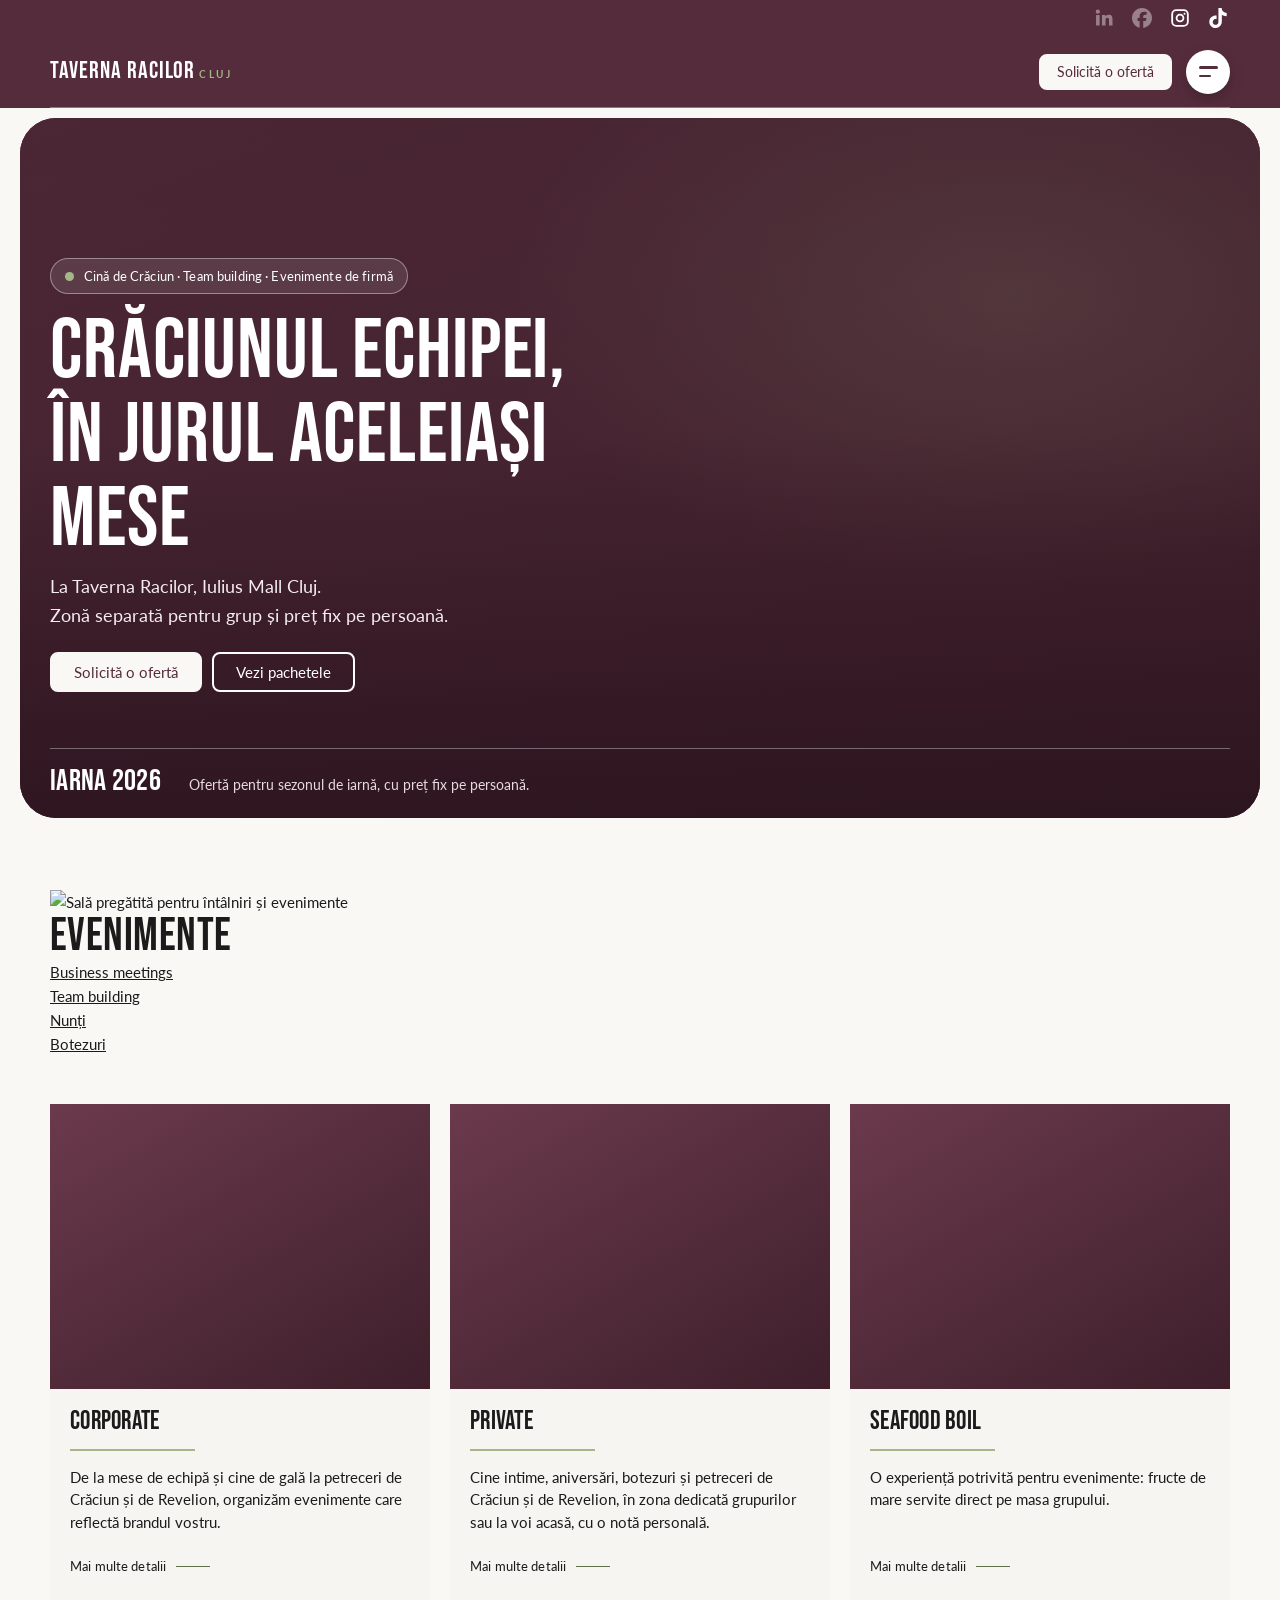
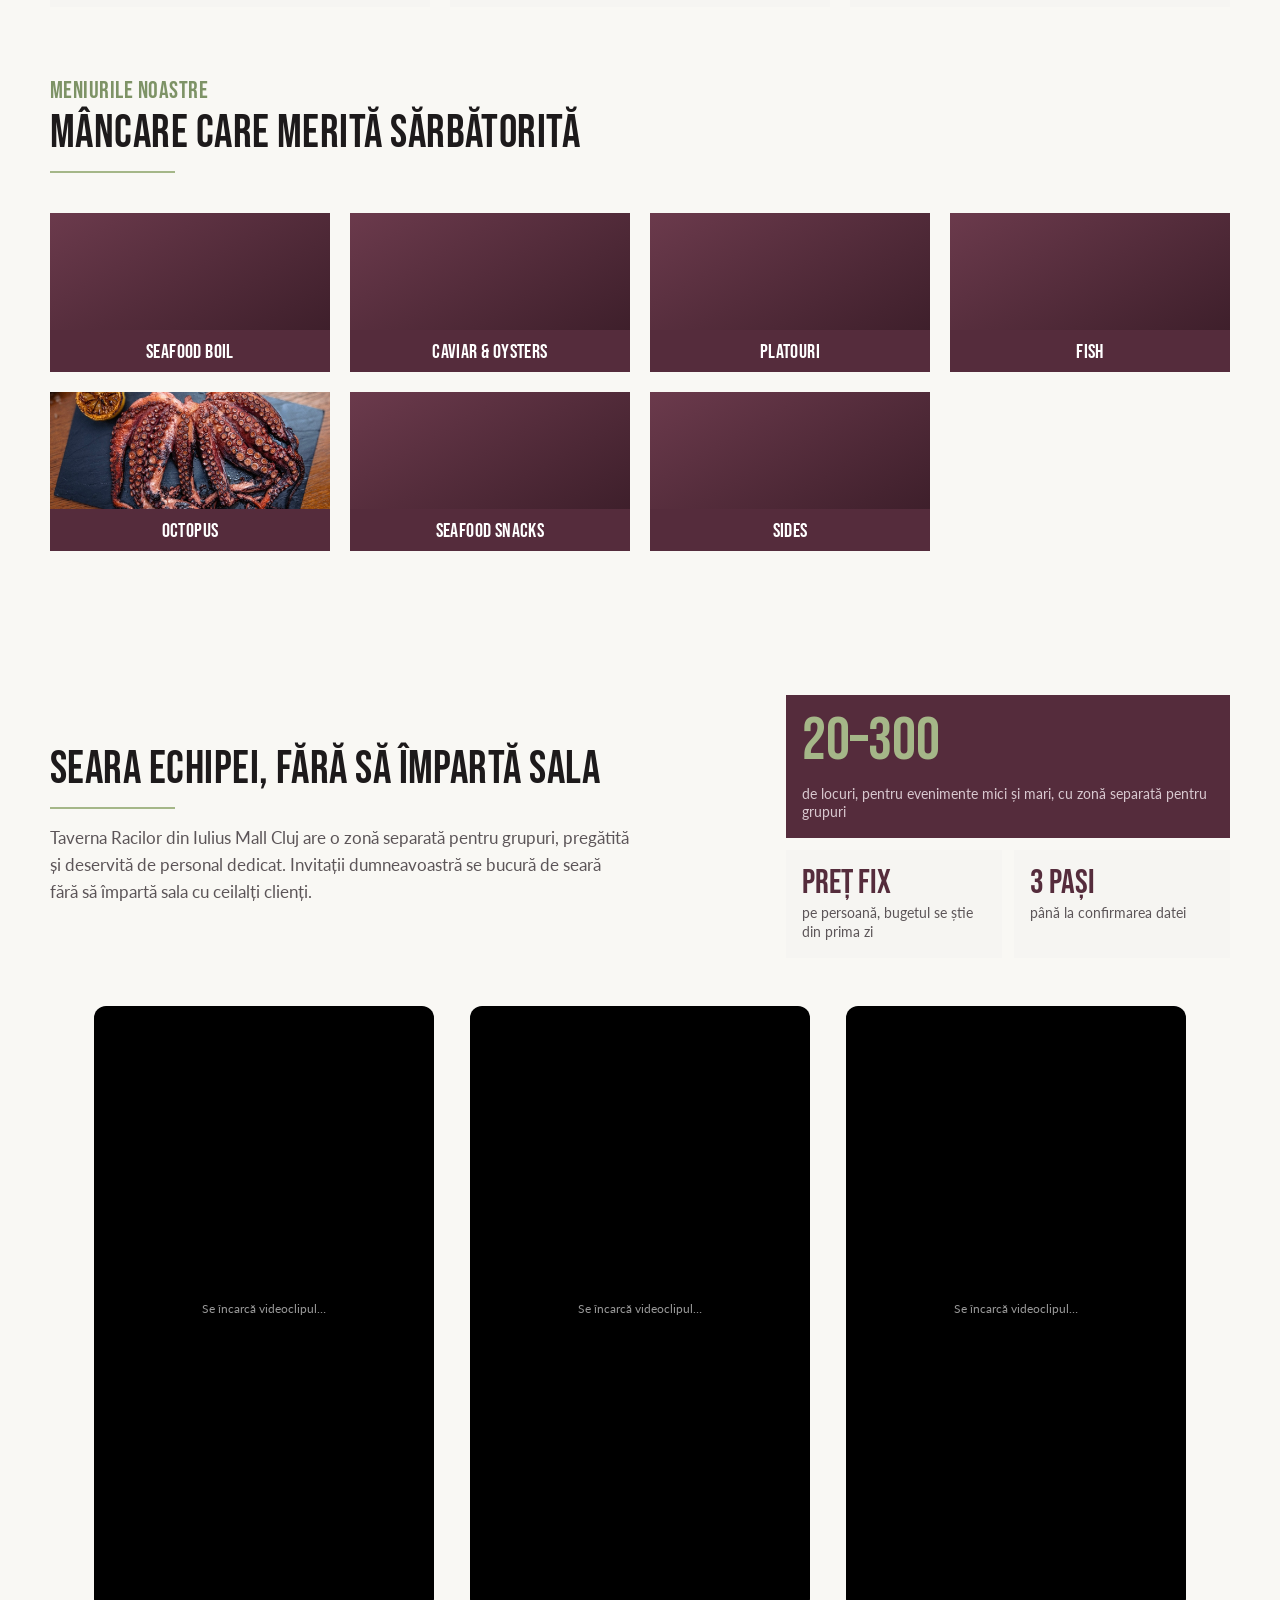
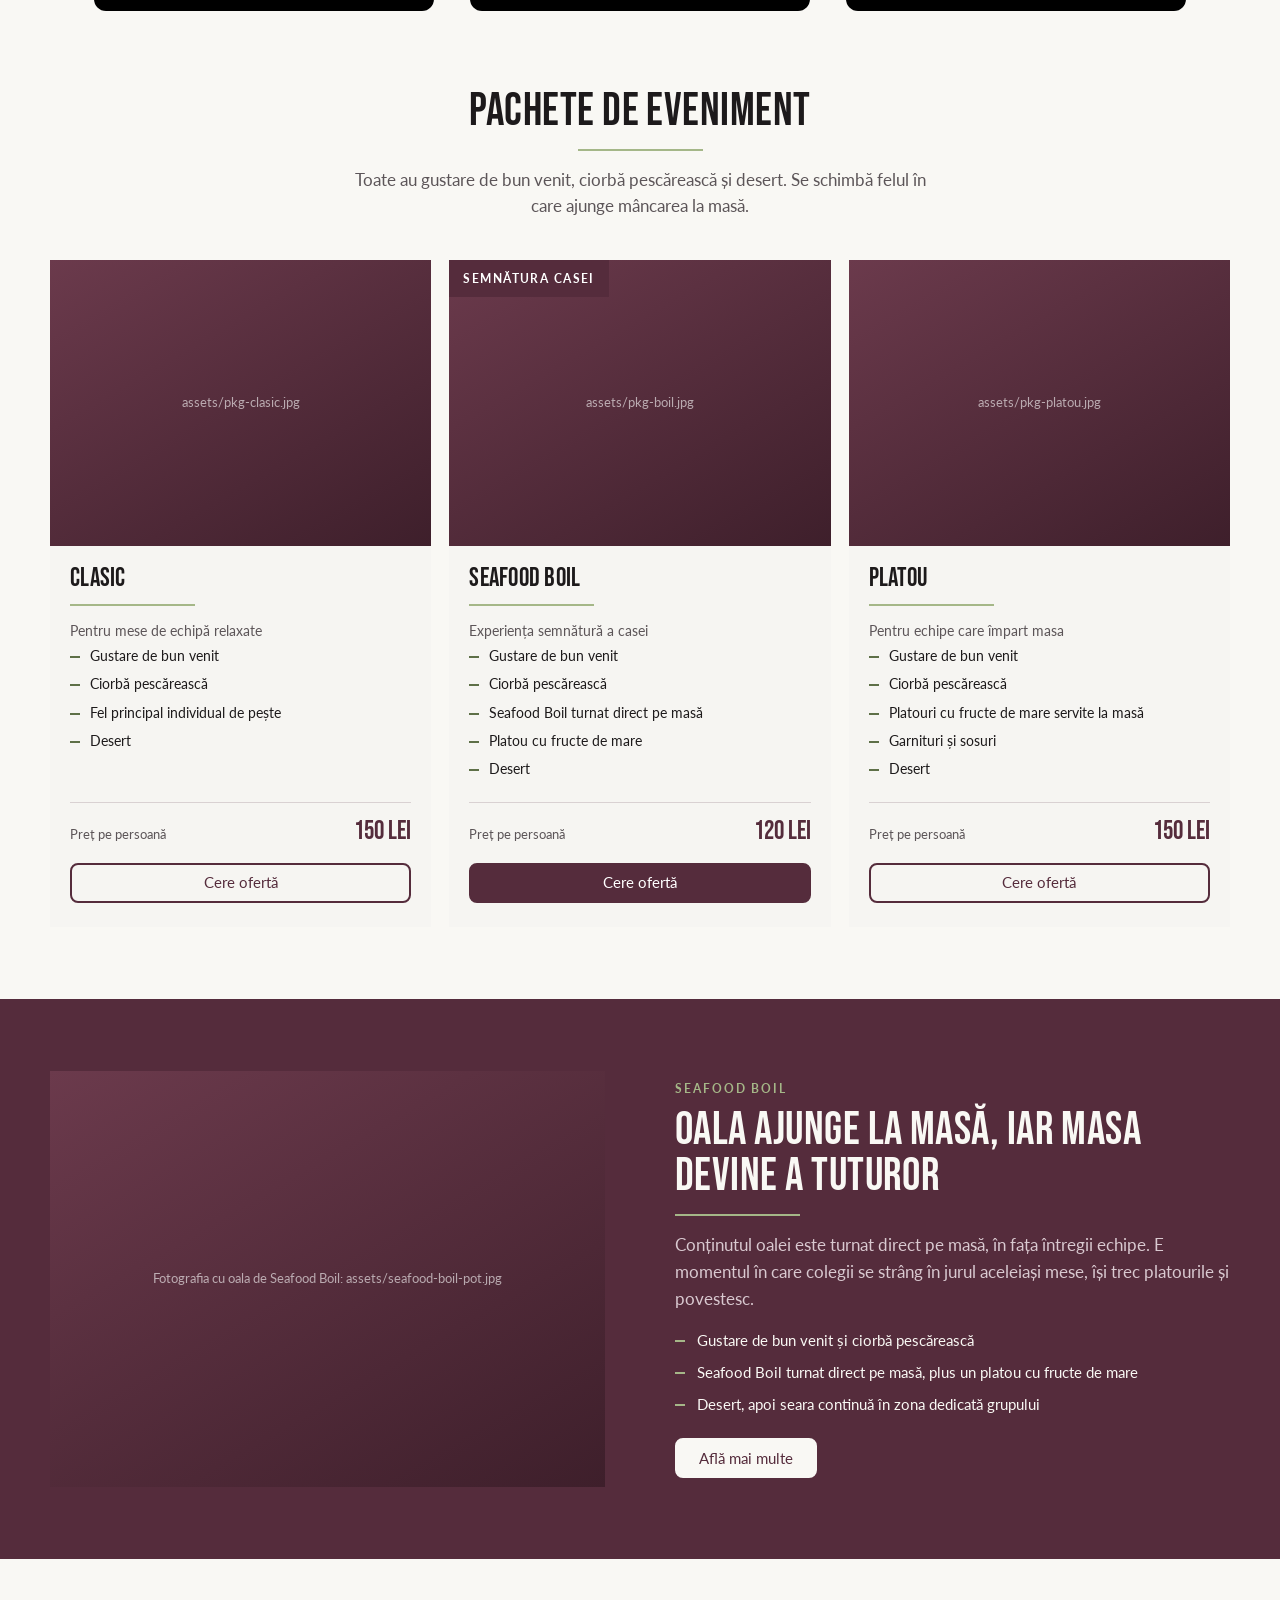
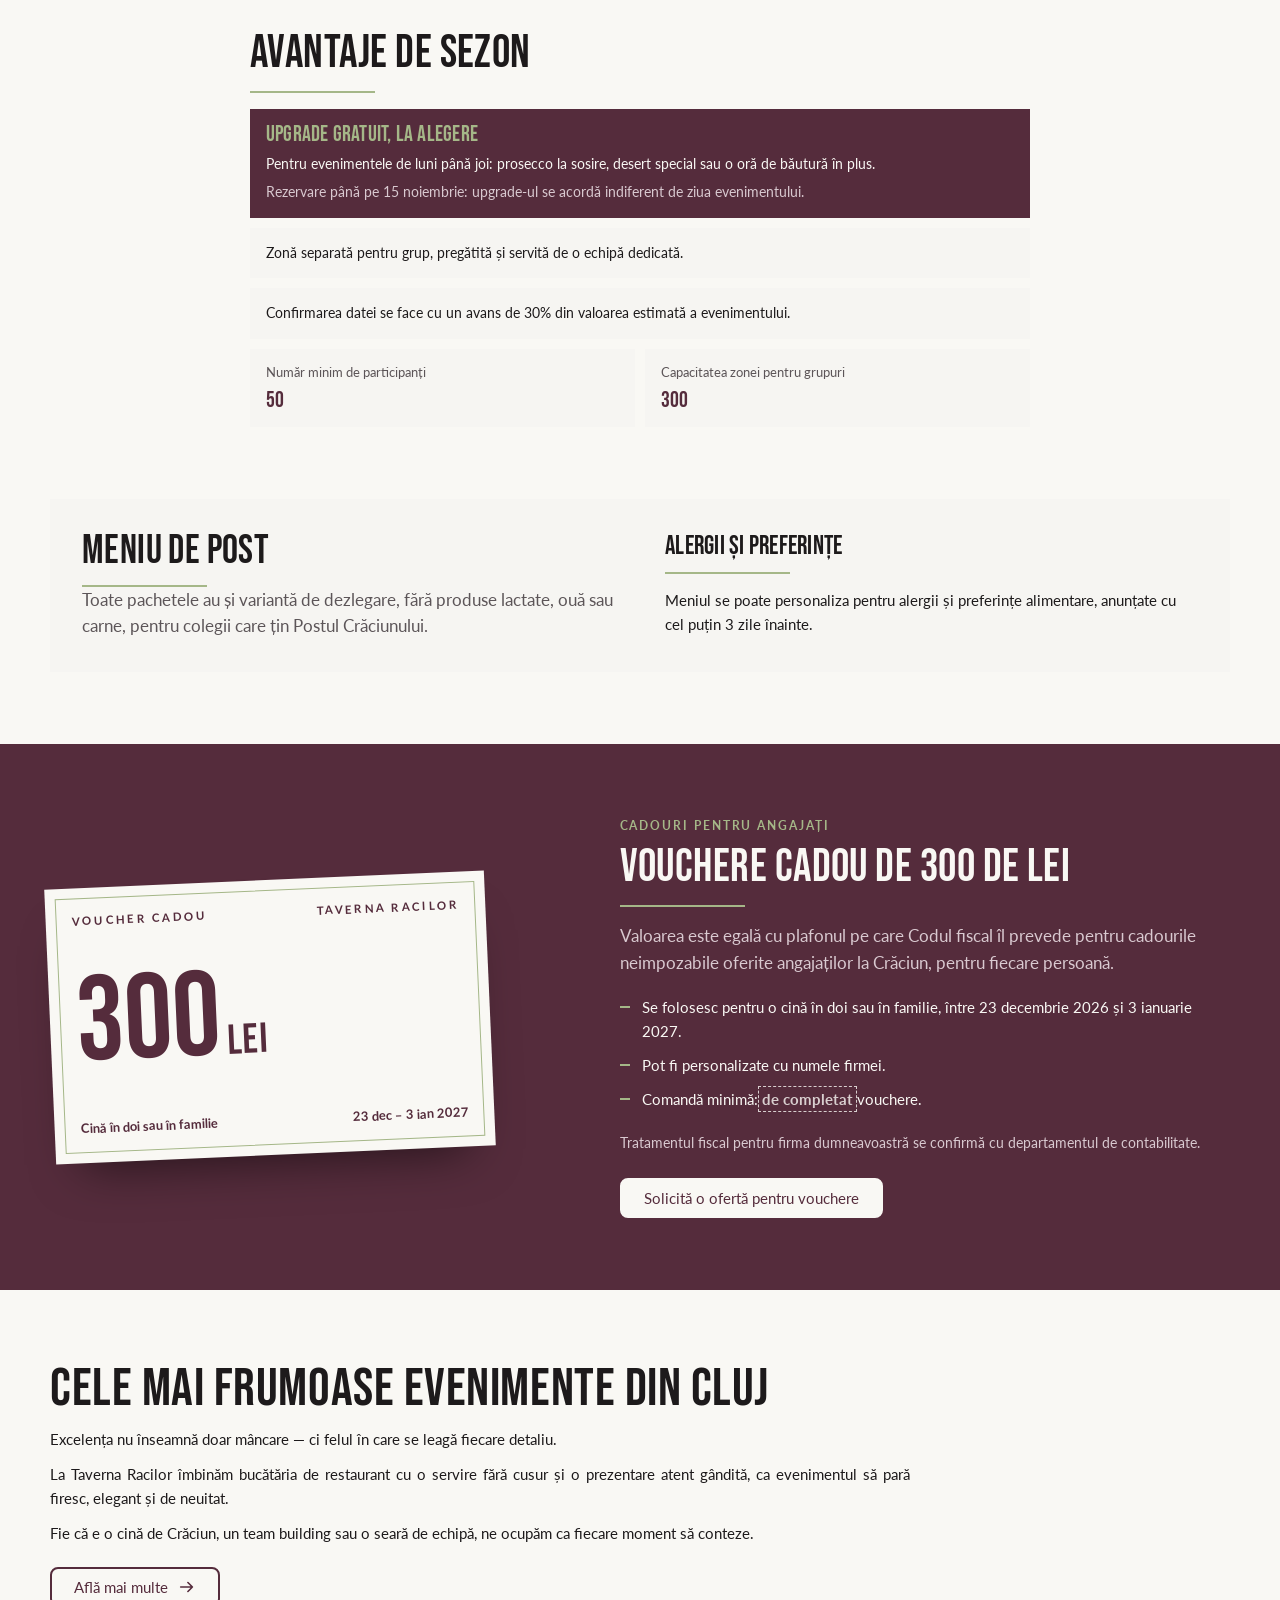
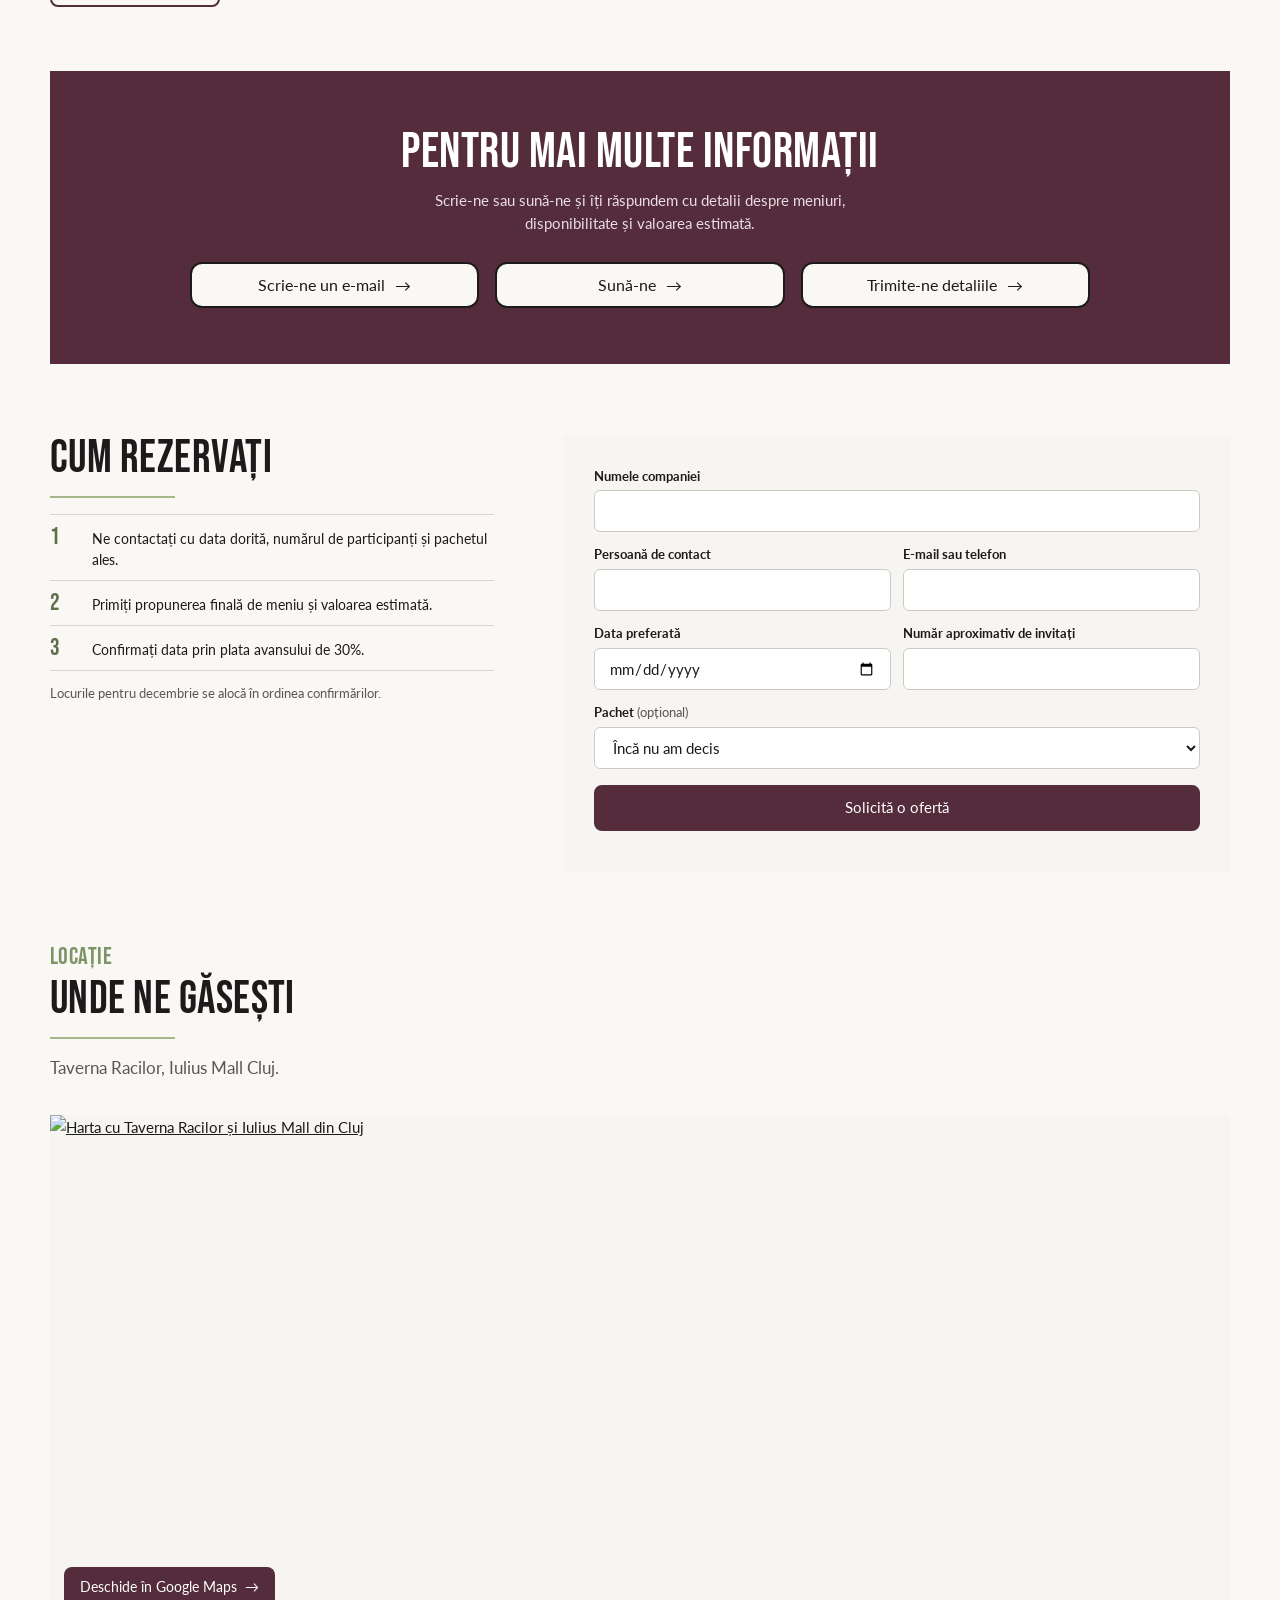
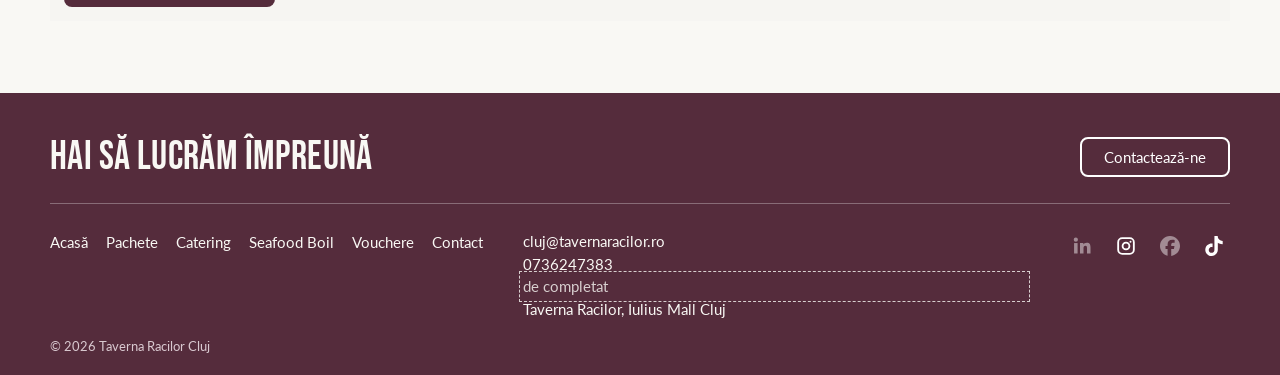
==== index.html @ ae61b293 "Adaugă categorii și Seafood Boil în evenimente" ====
<!doctype html>
<html lang="ro">
<head>
<meta charset="utf-8">
<meta name="viewport" content="width=device-width, initial-scale=1">
<title>Taverna Racilor Cluj · Evenimente de firmă și cină de Crăciun</title>
<meta name="description" content="Cină de Crăciun, mese de echipă și evenimente de firmă la Taverna Racilor, Iulius Mall Cluj. Trei pachete cu preț fix pe persoană, zonă separată pentru grup și vouchere cadou pentru angajați.">
<meta name="theme-color" content="#552C3C">
<meta property="og:title" content="Taverna Racilor Cluj · Evenimente de firmă">
<meta property="og:description" content="Cină de Crăciun și mese de echipă cu Seafood Boil turnat direct pe masă. Zonă separată pentru grup, preț fix pe persoană.">
<meta property="og:type" content="website">
<meta property="og:locale" content="ro_RO">
<link rel="icon" href="data:image/svg+xml,%3Csvg xmlns='http://www.w3.org/2000/svg' viewBox='0 0 32 32'%3E%3Crect width='32' height='32' rx='6' fill='%23552C3C'/%3E%3Cpath d='M9 22c0-7 4-12 11-12M23 22c0-5-3-8-7-8' fill='none' stroke='%23A5B788' stroke-width='2.6' stroke-linecap='round'/%3E%3C/svg%3E">
<link rel="preconnect" href="https://fonts.googleapis.com">
<link rel="preconnect" href="https://fonts.gstatic.com" crossorigin>
<link href="https://fonts.googleapis.com/css2?family=Bebas+Neue&family=Lato:wght@400;700&display=swap" rel="stylesheet">

<link rel="stylesheet" href="assets/style.css">
</head>

<body>
<a class="skip" href="#form">Sari la formularul de ofertă</a>

<svg width="0" height="0" style="position:absolute" aria-hidden="true" focusable="false">
  <defs>
    <symbol id="brushA" viewBox="0 0 1440 100" preserveAspectRatio="none"><path d="M0,100 L0.0,74.9 L4.4,73.9 L8.7,72.7 L14.8,72.6 L16.7,68.6 L19.5,72.6 L19.5,76.0 L24.1,75.2 L32.9,74.2 L41.8,72.7 L43.4,61.1 L45.9,72.7 L45.9,72.9 L50.5,75.4 L55.4,74.5 L61.3,71.9 L65.6,74.1 L71.7,73.3 L78.0,73.7 L85.5,72.1 L92.1,72.1 L97.5,69.1 L103.6,68.6 L110.1,68.0 L112.5,58.3 L116.1,68.0 L116.1,68.9 L124.5,68.4 L131.5,66.6 L139.7,65.7 L147.0,63.8 L149.2,53.7 L152.6,63.8 L152.6,66.1 L160.7,62.7 L168.0,61.2 L169.5,53.6 L171.7,61.2 L171.7,60.4 L176.0,59.9 L181.2,62.3 L185.6,60.6 L194.1,61.0 L199.5,58.5 L207.9,56.9 L212.8,56.9 L219.2,56.6 L223.2,56.7 L230.0,57.7 L236.6,57.3 L240.9,57.5 L249.3,55.7 L255.2,54.2 L256.5,44.8 L258.5,54.2 L258.5,54.3 L263.5,55.3 L267.8,54.0 L269.2,49.4 L271.2,54.0 L271.2,55.4 L275.3,56.4 L280.1,55.4 L285.9,57.5 L294.9,56.2 L299.3,54.3 L300.9,47.9 L303.4,54.3 L303.4,57.9 L308.2,54.5 L310.2,42.0 L313.3,54.5 L313.3,55.5 L320.0,54.9 L322.8,46.6 L326.9,54.9 L326.9,58.9 L334.4,57.2 L339.2,58.1 L347.1,57.1 L355.2,60.0 L363.2,59.8 L368.3,58.4 L372.5,57.0 L374.1,51.2 L376.5,57.0 L376.5,60.0 L385.3,61.1 L394.2,59.0 L399.3,58.3 L404.4,61.1 L412.6,60.1 L420.6,57.5 L423.2,47.9 L427.2,57.5 L427.2,60.3 L435.0,57.6 L442.9,59.8 L451.8,57.8 L460.5,56.3 L465.1,59.0 L473.2,58.1 L482.1,55.5 L488.8,53.7 L497.7,55.0 L506.3,55.6 L514.5,52.5 L519.9,53.3 L525.2,51.1 L533.8,51.7 L540.7,51.0 L549.3,50.9 L555.9,48.7 L557.4,41.3 L559.6,48.7 L559.6,48.1 L567.6,49.6 L575.2,48.7 L581.8,50.3 L586.4,48.0 L591.8,48.9 L598.6,50.5 L604.8,48.9 L611.3,48.7 L618.0,50.8 L625.5,51.0 L630.8,51.3 L639.0,48.4 L645.2,47.9 L646.5,42.5 L648.5,47.9 L648.5,51.2 L656.4,49.7 L664.0,50.3 L672.4,51.4 L681.2,53.4 L690.1,53.1 L696.3,54.5 L701.3,56.6 L705.4,56.0 L709.5,57.2 L716.0,54.7 L718.5,41.9 L722.2,54.7 L722.2,60.1 L726.7,57.0 L734.6,58.3 L740.7,61.7 L746.0,62.7 L752.8,60.2 L757.1,62.0 L761.5,63.3 L769.5,60.7 L770.8,49.2 L772.8,60.7 L772.8,65.3 L779.0,64.6 L787.7,63.5 L794.3,63.9 L799.1,63.5 L800.8,58.4 L803.4,63.5 L803.4,65.2 L811.2,66.4 L816.1,64.6 L821.3,64.5 L823.4,54.2 L826.5,64.5 L826.5,65.6 L832.9,65.4 L841.0,67.0 L849.1,67.0 L856.6,66.3 L864.7,67.4 L870.8,64.9 L875.4,64.7 L877.0,54.3 L879.4,64.7 L879.4,65.1 L883.9,67.8 L891.2,65.0 L896.7,64.5 L902.9,67.5 L911.8,64.2 L920.6,64.4 L924.6,64.7 L931.1,64.6 L935.1,62.8 L941.1,62.4 L942.8,59.2 L945.4,62.4 L945.4,63.1 L952.3,65.0 L959.6,65.4 L965.5,65.7 L970.3,64.4 L974.5,65.3 L981.6,65.1 L986.3,63.9 L994.5,65.3 L1001.4,65.0 L1008.9,62.6 L1013.6,63.1 L1021.7,65.6 L1028.9,65.5 L1032.9,66.8 L1039.4,66.8 L1043.7,65.5 L1048.1,67.8 L1053.1,69.2 L1059.6,67.7 L1067.0,68.9 L1074.2,66.4 L1075.8,62.0 L1078.2,66.4 L1078.2,70.4 L1083.8,68.0 L1088.1,71.0 L1095.5,70.1 L1102.1,71.4 L1106.7,70.7 L1115.6,70.7 L1121.9,75.0 L1128.1,72.4 L1136.9,74.5 L1141.6,76.2 L1146.2,74.7 L1154.7,74.0 L1163.2,73.4 L1167.2,75.2 L1172.7,74.9 L1178.3,73.5 L1186.0,74.0 L1194.7,77.0 L1200.1,74.8 L1209.1,74.3 L1215.2,72.7 L1219.7,73.4 L1228.4,72.8 L1235.0,72.7 L1243.8,73.7 L1250.9,73.5 L1257.7,69.3 L1265.3,71.3 L1272.5,67.7 L1281.2,68.4 L1286.9,68.8 L1295.8,67.4 L1301.3,65.7 L1306.1,64.4 L1314.6,63.4 L1323.2,63.4 L1327.9,61.5 L1333.6,61.1 L1335.2,55.7 L1337.6,61.1 L1337.6,62.4 L1346.1,61.0 L1352.1,60.3 L1357.8,58.8 L1360.6,53.0 L1364.7,58.8 L1364.7,58.4 L1371.2,60.9 L1376.3,58.1 L1382.3,60.7 L1390.5,56.6 L1394.7,60.0 L1401.1,56.2 L1407.0,59.4 L1415.3,57.0 L1419.8,58.1 L1427.2,58.9 L1434.5,58.0 L1441.2,56.1 L1442.8,45.3 L1445.2,56.1 L1440,100 Z"/></symbol>
    <symbol id="brushB" viewBox="0 0 1440 100" preserveAspectRatio="none"><path d="M0,100 L0.0,54.8 L4.4,53.3 L11.1,53.1 L17.3,54.9 L21.4,53.1 L23.3,43.0 L26.1,53.1 L26.1,56.2 L33.8,55.3 L41.7,58.7 L48.8,58.4 L56.6,60.1 L63.9,59.1 L70.3,61.8 L76.5,60.9 L81.4,63.9 L86.4,61.6 L90.6,63.9 L98.7,63.8 L104.1,65.9 L110.9,63.8 L118.8,67.2 L124.0,67.9 L130.9,65.3 L139.8,64.6 L141.0,57.4 L142.9,64.6 L142.9,68.3 L150.3,68.5 L159.1,69.4 L166.8,69.4 L172.7,65.8 L179.0,69.2 L187.8,65.7 L194.4,67.3 L202.5,66.6 L211.0,66.0 L219.5,67.9 L226.9,66.8 L235.1,64.7 L240.5,66.6 L247.3,66.6 L251.9,64.4 L258.7,63.8 L267.4,62.9 L269.5,54.2 L272.6,62.9 L272.6,63.4 L279.4,64.1 L287.0,62.3 L289.4,55.5 L293.1,62.3 L293.1,62.7 L301.5,64.8 L306.3,63.8 L310.7,64.1 L318.2,64.5 L324.8,66.0 L329.2,66.0 L335.7,65.5 L342.8,64.4 L348.5,67.3 L354.2,65.4 L362.3,66.5 L367.6,65.0 L372.7,68.4 L379.2,67.4 L383.8,67.7 L392.1,70.0 L397.3,69.6 L401.5,68.5 L407.3,71.3 L411.8,69.9 L419.2,69.3 L427.7,70.4 L436.6,71.1 L440.7,71.3 L448.4,74.1 L455.2,75.0 L462.2,73.5 L466.9,72.2 L468.4,60.6 L470.7,72.2 L470.7,74.3 L476.3,75.0 L484.6,74.6 L491.9,77.0 L497.4,77.3 L506.3,74.9 L514.2,73.4 L520.2,76.2 L526.9,74.6 L531.2,74.5 L539.3,74.0 L544.5,74.7 L550.7,74.9 L557.6,73.3 L564.7,72.9 L573.3,72.3 L579.5,69.7 L581.3,58.3 L584.0,69.7 L584.0,70.1 L588.3,68.6 L591.1,61.7 L595.2,68.6 L595.2,70.3 L602.8,67.6 L607.6,66.2 L614.5,67.3 L619.2,65.1 L620.6,57.4 L622.7,65.1 L622.7,66.7 L628.3,66.5 L635.3,63.4 L641.1,63.0 L646.5,63.5 L654.4,64.3 L658.5,62.3 L667.0,62.0 L675.8,58.9 L684.4,58.2 L692.5,57.8 L695.0,54.0 L698.7,57.8 L698.7,59.7 L707.5,58.4 L712.9,60.1 L720.1,56.7 L727.8,56.0 L735.9,56.4 L740.2,56.1 L749.0,55.5 L751.5,44.5 L755.1,55.5 L755.1,57.9 L761.9,58.2 L766.6,57.2 L773.6,59.6 L779.6,56.5 L785.3,58.8 L793.4,59.8 L801.4,57.4 L808.3,59.6 L814.5,60.6 L821.1,60.0 L829.7,61.3 L835.1,61.4 L842.6,61.9 L847.3,59.8 L852.3,62.4 L860.2,58.5 L861.9,53.0 L864.6,58.5 L864.6,62.2 L870.9,60.8 L876.2,58.6 L879.0,49.7 L883.1,58.6 L883.1,61.7 L890.8,60.7 L898.0,60.0 L902.3,59.2 L910.0,60.9 L915.6,57.8 L917.6,50.5 L920.6,57.8 L920.6,60.4 L926.6,58.4 L934.2,59.9 L943.0,56.4 L945.4,44.8 L949.1,56.4 L949.1,58.0 L953.6,58.0 L960.7,58.1 L967.9,54.2 L973.4,55.2 L982.2,54.8 L989.3,53.3 L997.0,52.6 L1002.7,50.5 L1008.3,50.3 L1014.8,53.1 L1022.7,52.2 L1028.0,50.8 L1033.2,49.7 L1041.6,47.9 L1048.7,48.2 L1057.4,49.5 L1066.3,47.1 L1073.9,49.3 L1079.6,48.7 L1087.9,46.3 L1089.6,39.6 L1092.1,46.3 L1092.1,49.6 L1096.7,46.4 L1098.1,42.3 L1100.2,46.4 L1100.2,48.3 L1108.5,47.3 L1115.9,49.5 L1123.6,50.6 L1130.7,51.2 L1139.2,50.0 L1145.7,52.6 L1153.4,53.5 L1160.1,51.0 L1166.5,55.2 L1174.7,53.3 L1183.2,54.1 L1187.3,56.2 L1191.9,56.7 L1199.7,56.3 L1206.3,58.5 L1212.5,57.2 L1217.5,57.3 L1223.5,61.4 L1228.4,59.4 L1233.6,60.2 L1238.6,59.0 L1240.1,54.3 L1242.4,59.0 L1242.4,63.5 L1246.6,61.1 L1254.2,60.2 L1256.6,53.5 L1260.2,60.2 L1260.2,61.4 L1266.2,63.7 L1273.4,61.7 L1275.0,50.1 L1277.4,61.7 L1277.4,65.5 L1282.1,62.4 L1283.4,57.4 L1285.4,62.4 L1285.4,63.7 L1290.1,62.7 L1292.2,51.2 L1295.3,62.7 L1295.3,65.1 L1301.8,63.4 L1306.0,63.4 L1312.6,66.8 L1316.6,64.7 L1323.5,63.4 L1326.2,52.9 L1330.3,63.4 L1330.3,65.6 L1337.6,66.6 L1345.7,63.4 L1353.7,65.7 L1359.3,65.2 L1364.8,63.4 L1370.0,62.6 L1378.4,64.3 L1385.8,62.7 L1390.3,62.5 L1396.4,61.8 L1403.2,61.4 L1405.1,55.7 L1407.8,61.4 L1407.8,61.4 L1415.8,61.0 L1423.9,63.6 L1428.2,64.4 L1433.5,61.9 L1440,100 Z"/></symbol>
  </defs>
</svg>

<header class="top" id="top">
  <div class="hwrap">
    <div class="socials" aria-label="Rețele sociale"><a data-social="linkedin" aria-label="LinkedIn" target="_blank" rel="noopener"><svg viewBox="0 0 24 24" aria-hidden="true"><rect x="2.5" y="8.5" width="4.2" height="12.5"/><circle cx="4.6" cy="4.4" r="2.5"/><path d="M9.6 8.5h4v1.8c.7-1.3 2.200-2.200 4.100-2.200 3.800 0 4.500 2.500 4.500 5.700V21h-4.200v-6.200c0-1.500-.1-3.100-1.900-3.100s-2.300 1.300-2.300 3V21H9.600z"/></svg></a><a data-social="facebook" aria-label="Facebook" target="_blank" rel="noopener"><svg viewBox="0 0 24 24" aria-hidden="true"><path d="M9.101 23.691v-7.98H6.627v-3.667h2.474v-1.58c0-4.085 1.848-5.978 5.858-5.978.401 0 .955.042 1.468.103a8.68 8.68 0 0 1 1.141.195v3.325a8.623 8.623 0 0 0-.653-.036 26.805 26.805 0 0 0-.733-.009c-.707 0-1.259.096-1.675.309a1.686 1.686 0 0 0-.679.622c-.258.42-.374.995-.374 1.752v1.297h3.919l-.386 2.103-.287 1.564h-3.246v8.245C19.396 23.238 24 18.179 24 12.044c0-6.627-5.373-12-12-12s-12 5.373-12 12c0 5.628 3.874 10.35 9.101 11.647Z"/></svg></a><a data-social="instagram" aria-label="Instagram" target="_blank" rel="noopener"><svg viewBox="0 0 24 24" aria-hidden="true"><path d="M7.5 1.500h9A6 6 0 0 1 22.500 7.500v9a6 6 0 0 1-6 6h-9a6 6 0 0 1-6-6v-9a6 6 0 0 1 6-6zm0 2.200a3.800 3.800 0 0 0-3.800 3.800v9a3.800 3.800 0 0 0 3.800 3.800h9a3.800 3.800 0 0 0 3.800-3.800v-9a3.800 3.800 0 0 0-3.800-3.800zM12 6.800a5.200 5.200 0 1 1 0 10.400 5.200 5.200 0 0 1 0-10.400zm0 2.200a3 3 0 1 0 0 6 3 3 0 0 0 0-6zm5.400-3.300a1.200 1.200 0 1 1 0 2.400 1.200 1.200 0 0 1 0-2.400z"/></svg></a><a data-social="tiktok" aria-label="TikTok" target="_blank" rel="noopener"><svg viewBox="0 0 24 24" aria-hidden="true"><path d="M12.525.02c1.31-.02 2.61-.01 3.91-.02.08 1.53.63 3.09 1.75 4.17 1.12 1.11 2.7 1.62 4.24 1.79v4.03c-1.44-.05-2.89-.35-4.2-.97-.57-.26-1.1-.59-1.62-.93-.01 2.92.01 5.84-.02 8.75-.08 1.4-.54 2.79-1.35 3.94-1.31 1.92-3.58 3.17-5.91 3.21-1.43.08-2.86-.31-4.08-1.03-2.02-1.19-3.44-3.37-3.65-5.71-.02-.5-.03-1-.01-1.49.18-1.9 1.12-3.72 2.58-4.96 1.66-1.44 3.98-2.13 6.15-1.72.02 1.48-.04 2.96-.04 4.44-.99-.32-2.15-.23-3.02.37-.63.41-1.11 1.04-1.36 1.75-.21.51-.15 1.07-.14 1.61.24 1.64 1.82 3.02 3.5 2.87 1.12-.01 2.19-.66 2.77-1.61.19-.33.4-.67.41-1.06.1-1.79.06-3.57.07-5.36.01-4.03-.01-8.05.02-12.07z"/></svg></a></div>
    <div class="nav">
      <a class="logo" href="#hero" aria-label="Taverna Racilor Cluj, început de pagină">
        <img src="assets/logo.png" alt="Taverna Racilor Cluj" width="63" height="52" onload="this.nextElementSibling.hidden=true" onerror="this.remove()">
        <span><b>Taverna Racilor</b> <small>Cluj</small></span>
      </a>
      <div class="navr">
        <a class="btn btn-sm" href="#form">Solicită o ofertă</a>
        <button class="burger" id="burger" type="button" aria-label="Meniu" aria-expanded="false" aria-controls="menu"><i></i><i></i></button>
      </div>
    </div>
  </div>
</header>
<div class="menu" id="menu" aria-label="Meniu">
  <div class="wrap">
    <ul>
      <li><a href="#pachete">Pachete</a></li><li><a href="catering.html">Catering</a></li><li><a href="seafood-boil.html">Seafood Boil</a></li><li><a href="#vouchere">Vouchere</a></li><li><a href="#contact">Contact</a></li>
    </ul>
    <a class="btn btn-light" href="#form">Solicită o ofertă</a>
  </div>
</div>

<main id="main">

<section class="hero" id="hero">
  <div class="hero-media">
    <video autoplay muted loop playsinline preload="auto" aria-hidden="true" data-hero><source src="assets/video-1.mp4" type="video/mp4"></video>
  </div>
  <div class="wrap">
    <div class="hero-in">
      <div class="hero-top">
        <span class="pill rv">Cină de Crăciun · Team building · Evenimente de firmă</span>
        <h1 class="rv">Crăciunul echipei, în jurul aceleiași mese</h1>
      </div>
      <div class="hero-bottom">
        <p class="lead rv">La Taverna Racilor, Iulius Mall Cluj.<br>Zonă separată pentru grup și preț fix pe persoană.</p>
        <div class="cta-row rv">
          <a class="btn btn-light" href="#form">Solicită o ofertă</a>
          <a class="btn btn-line" href="#pachete">Vezi pachetele</a>
        </div>
      </div>
    </div>
    <div class="hero-foot"><b>Iarna 2026</b><span>Ofertă pentru sezonul de iarnă, cu preț fix pe persoană.</span></div>
  </div>
</section>

<section class="sec" id="evenimente">
  <div class="wrap">
    <div class="event-cover rv">
      <img src="assets/event-corporate.jpg" alt="Sală pregătită pentru întâlniri și evenimente" loading="lazy" decoding="async">
      <div class="event-cover-content">
        <h2>Evenimente</h2>
        <ul class="event-types" aria-label="Tipuri de evenimente">
          <li><a href="conferinte.html">Business meetings</a></li>
          <li><a href="corporate.html">Team building</a></li>
          <li><a href="nunti.html">Nunți</a></li>
          <li><a href="private.html">Botezuri</a></li>
        </ul>
      </div>
    </div>
    <div class="evgrid">
      <article class="ev rv">
        <figure><img src="assets/event-corporate.jpg" alt="Sală cu mese rotunde și aranjamente florale, pregătită pentru un eveniment de firmă" loading="lazy" decoding="async" onerror="this.remove()"></figure>
        <div class="cbody">
          <h3>Corporate</h3><span class="rule" style="margin:14px 0 16px"></span>
          <p>De la mese de echipă și cine de gală la petreceri de Crăciun și de Revelion, organizăm evenimente care reflectă brandul vostru.</p>
          <a class="link" data-go="corporate" href="#form">Mai multe detalii</a>
        </div>
      </article>
      <article class="ev rv">
        <figure><img src="assets/event-private.jpg" alt="Masă lungă pregătită pentru un eveniment privat, cu echipa de servire aliniată" loading="lazy" decoding="async" onerror="this.remove()"></figure>
        <div class="cbody">
          <h3>Private</h3><span class="rule" style="margin:14px 0 16px"></span>
          <p>Cine intime, aniversări, botezuri și petreceri de Crăciun și de Revelion, în zona dedicată grupurilor sau la voi acasă, cu o notă personală.</p>
          <a class="link" data-go="private" href="#form">Mai multe detalii</a>
        </div>
      </article>
      <article class="ev rv">
        <figure><img src="assets/pkg-boil.jpg" alt="Seafood Boil servit la un eveniment" loading="lazy" decoding="async" onerror="this.remove()"></figure>
        <div class="cbody">
          <h3>Seafood Boil</h3><span class="rule" style="margin:14px 0 16px"></span>
          <p>O experiență potrivită pentru evenimente: fructe de mare servite direct pe masa grupului.</p>
          <a class="link" href="seafood-boil.html">Mai multe detalii</a>
        </div>
      </article>
    </div>
  </div>
</section>

<section class="sec" id="meniuri" style="padding-top:0">
  <div class="wrap">
    <div class="rv">
      <span class="kicker">Meniurile noastre</span>
      <h2>Mâncare care merită sărbătorită</h2><span class="rule"></span>
    </div>
    <div class="mgrid">
      <a class="mtile rv" href="seafood-boil.html"><figure><img src="assets/menu-seafood-boil.jpg" alt="Seafood Boil" loading="lazy" decoding="async" onerror="this.remove()"></figure><span class="mlabel">Seafood Boil</span></a>
      <a class="mtile rv" href="oyster-bar.html"><figure><img src="assets/menu-caviar-oysters.jpg" alt="Caviar &amp; Oysters" loading="lazy" decoding="async" onerror="this.remove()"></figure><span class="mlabel">Caviar &amp; Oysters</span></a>
      <a class="mtile rv" data-menu href="#form"><figure><img src="assets/menu-platouri.jpg" alt="Platouri" loading="lazy" decoding="async" onerror="this.remove()"></figure><span class="mlabel">Platouri</span></a>
      <a class="mtile rv" data-menu href="#form"><figure><img src="assets/menu-fish.jpg" alt="Fish" loading="lazy" decoding="async" onerror="this.remove()"></figure><span class="mlabel">Fish</span></a>
      <a class="mtile rv" data-menu href="#form"><figure><img src="assets/menu-octopus.jpg" alt="Octopus" loading="lazy" decoding="async" onerror="this.remove()"></figure><span class="mlabel">Octopus</span></a>
      <a class="mtile rv" data-menu href="#form"><figure><img src="assets/menu-seafood-snacks.jpg" alt="Seafood Snacks" loading="lazy" decoding="async" onerror="this.remove()"></figure><span class="mlabel">Seafood Snacks</span></a>
      <a class="mtile rv" data-menu href="#form"><figure><img src="assets/menu-sides.jpg" alt="Sides" loading="lazy" decoding="async" onerror="this.remove()"></figure><span class="mlabel">Sides</span></a>
    </div>
  </div>
</section>

<section class="sec" id="locatie">
  <div class="wrap">
    <div class="intro-grid">
      <div class="rv">
        <h2>Seara echipei, fără să împartă sala</h2>
        <span class="rule"></span>
        <p class="lead">Taverna Racilor din Iulius Mall Cluj are o zonă separată pentru grupuri, pregătită și deservită de personal dedicat. Invitații dumneavoastră se bucură de seară fără să împartă sala cu ceilalți clienți.</p>
      </div>
      <div class="facts rv">
        <div class="fact"><strong>20–300</strong><span>de locuri, pentru evenimente mici și mari, cu zonă separată pentru grupuri</span></div>
        <div class="fact"><strong>Preț fix</strong><span>pe persoană, bugetul se știe din prima zi</span></div>
        <div class="fact"><strong>3 pași</strong><span>până la confirmarea datei</span></div>
      </div>
    </div>
    <div class="vrow">
      <div class="vcell rv"><span class="note">Se încarcă videoclipul…</span>
        <video muted loop playsinline preload="none" aria-label="Videoclip cu Seafood Boil, Taverna Racilor" data-lazy><source src="assets/video-2.mp4" type="video/mp4"></video></div>
      <div class="vcell rv"><span class="note">Se încarcă videoclipul…</span>
        <video muted loop playsinline preload="none" aria-label="Videoclipul din prima secțiune, Taverna Racilor" data-lazy><source src="assets/video-1.mp4" type="video/mp4"></video></div>
      <div class="vcell rv"><span class="note">Se încarcă videoclipul…</span>
        <video muted loop playsinline preload="none" aria-label="Videoclip cu prezentarea Seafood Boil, Taverna Racilor" data-lazy><source src="assets/video-3.mp4" type="video/mp4"></video></div>
    </div>
  </div>
</section>

<section class="sec" id="pachete" style="padding-top:0">
  <div class="wrap">
    <div class="center rv">
      <h2>Pachete de eveniment</h2><span class="rule"></span>
      <p class="lead" style="margin-inline:auto">Toate au gustare de bun venit, ciorbă pescărească și desert. Se schimbă felul în care ajunge mâncarea la masă.</p>
    </div>
    <div class="cards">
      <article class="card rv">
        <figure data-label="assets/pkg-clasic.jpg"><img src="assets/pkg-clasic.jpg" alt="Fel principal individual de pește" loading="lazy" decoding="async" onerror="this.parentNode.classList.add('missing');this.remove()"></figure>
        <div class="cbody">
          <h3>Clasic</h3><span class="rule" style="margin:12px 0 14px"></span>
          <p class="for">Pentru mese de echipă relaxate</p>
          <ul><li>Gustare de bun venit</li><li>Ciorbă pescărească</li><li>Fel principal individual de pește</li><li>Desert</li></ul>
          <div class="price"><small>Preț pe persoană</small><strong data-price="clasic"></strong></div>
          <a class="btn btn-line" href="#form" data-pack="Clasic">Cere ofertă</a>
        </div>
      </article>
      <article class="card rv">
        <figure data-label="assets/pkg-boil.jpg"><span class="badge">Semnătura casei</span><img src="assets/pkg-boil.jpg" alt="Seafood Boil turnat direct pe masă" loading="lazy" decoding="async" onerror="this.parentNode.classList.add('missing');this.remove()"></figure>
        <div class="cbody">
          <h3>Seafood Boil</h3><span class="rule" style="margin:12px 0 14px"></span>
          <p class="for">Experiența semnătură a casei</p>
          <ul><li>Gustare de bun venit</li><li>Ciorbă pescărească</li><li>Seafood Boil turnat direct pe masă</li><li>Platou cu fructe de mare</li><li>Desert</li></ul>
          <div class="price"><small>Preț pe persoană</small><strong data-price="boil"></strong></div>
          <a class="btn btn-fill" href="#form" data-pack="Seafood Boil">Cere ofertă</a>
        </div>
      </article>
      <article class="card rv">
        <figure data-label="assets/pkg-platou.jpg"><img src="assets/pkg-platou.jpg" alt="Platou cu fructe de mare servit la masă" loading="lazy" decoding="async" onerror="this.parentNode.classList.add('missing');this.remove()"></figure>
        <div class="cbody">
          <h3>Platou</h3><span class="rule" style="margin:12px 0 14px"></span>
          <p class="for">Pentru echipe care împart masa</p>
          <ul><li>Gustare de bun venit</li><li>Ciorbă pescărească</li><li>Platouri cu fructe de mare servite la masă</li><li>Garnituri și sosuri</li><li>Desert</li></ul>
          <div class="price"><small>Preț pe persoană</small><strong data-price="platou"></strong></div>
          <a class="btn btn-line" href="#form" data-pack="Platou">Cere ofertă</a>
        </div>
      </article>
    </div>
    <div class="dots" id="pdots" aria-hidden="true"><i class="on"></i><i></i><i></i></div>
  </div>
</section>

<section class="sec on-plum" id="seafood-boil">
  <div class="wrap boil-grid">
    <!-- Prima imagine din secțiune: fotografia cu persoana care ține oala -->
    <figure class="potfig rv" id="potPhoto" data-label="Fotografia cu oala de Seafood Boil: assets/seafood-boil-pot.jpg">
      <img src="assets/seafood-boil-pot.jpg" alt="Un om ține oala cu Seafood Boil înainte de a o turna pe masă" loading="lazy" decoding="async" onerror="this.parentNode.classList.add('missing');this.remove()">
    </figure>
    <div class="rv">
      <span class="eyebrow">Seafood Boil</span>
      <h2>Oala ajunge la masă, iar masa devine a tuturor</h2>
      <span class="rule"></span>
      <p class="lead">Conținutul oalei este turnat direct pe masă, în fața întregii echipe. E momentul în care colegii se strâng în jurul aceleiași mese, își trec platourile și povestesc.</p>
      <ul class="steps">
        <li>Gustare de bun venit și ciorbă pescărească</li>
        <li>Seafood Boil turnat direct pe masă, plus un platou cu fructe de mare</li>
        <li>Desert, apoi seara continuă în zona dedicată grupului</li>
      </ul>
      <div class="cta-row"><a class="btn btn-light" href="seafood-boil.html">Află mai multe</a></div>
    </div>
  </div>
</section>

<section class="sec" id="avantaje">
  <div class="wrap advantages-only">
    <div class="rv">
      <h2>Avantaje de sezon</h2><span class="rule"></span>
      <div class="perk hl">
        <b>Upgrade gratuit, la alegere</b>
        <p>Pentru evenimentele de luni până joi: prosecco la sosire, desert special sau o oră de băutură în plus.</p>
        <p>Rezervare până pe 15 noiembrie: upgrade-ul se acordă indiferent de ziua evenimentului.</p>
      </div>
      <div class="perk">Zonă separată pentru grup, pregătită și servită de o echipă dedicată.</div>
      <div class="perk">Confirmarea datei se face cu un avans de 30% din valoarea estimată a evenimentului.</div>
      <div class="details">
        <div><small>Număr minim de participanți</small><strong data-val="minGuests"></strong></div>
        <div><small>Capacitatea zonei pentru grupuri</small><strong data-val="groupCap"></strong></div>
      </div>
    </div>
  </div>
</section>

<section class="sec" id="post" style="padding-top:0">
  <div class="wrap">
    <div class="band rv">
      <div>
        <h2>Meniu de post</h2><span class="rule"></span>
        <p class="lead">Toate pachetele au și variantă de dezlegare, fără produse lactate, ouă sau carne, pentru colegii care țin Postul Crăciunului.</p>
      </div>
      <div>
        <h3>Alergii și preferințe</h3><span class="rule" style="margin:12px 0 14px"></span>
        <p>Meniul se poate personaliza pentru alergii și preferințe alimentare, anunțate cu cel puțin 3 zile înainte.</p>
      </div>
    </div>
  </div>
</section>

<section class="sec on-plum" id="vouchere">
  <div class="wrap vouch">
    <div class="rv" aria-hidden="true">
      <div class="vcard">
        <div class="t"><span>Voucher cadou</span><span>Taverna Racilor</span></div>
        <div class="amt">300<small>lei</small></div>
        <div class="b"><span>Cină în doi sau în familie</span><span>23 dec – 3 ian 2027</span></div>
      </div>
    </div>
    <div class="rv">
      <span class="eyebrow">Cadouri pentru angajați</span>
      <h2>Vouchere cadou de 300 de lei</h2><span class="rule"></span>
      <p class="lead">Valoarea este egală cu plafonul pe care Codul fiscal îl prevede pentru cadourile neimpozabile oferite angajaților la Crăciun, pentru fiecare persoană.</p>
      <ul>
        <li>Se folosesc pentru o cină în doi sau în familie, între 23 decembrie 2026 și 3 ianuarie 2027.</li>
        <li>Pot fi personalizate cu numele firmei.</li>
        <li>Comandă minimă:&nbsp;<strong data-val="minVouchers"></strong>&nbsp;vouchere.</li>
      </ul>
      <p class="fine">Tratamentul fiscal pentru firma dumneavoastră se confirmă cu departamentul de contabilitate.</p>
      <a class="btn btn-light" href="#form" data-pack="Vouchere cadou">Solicită o ofertă pentru vouchere</a>
    </div>
  </div>
</section>

<section class="sec" id="despre" style="padding-bottom:0">
  <div class="wrap">
    <div class="evintro rv">
      <h2>Cele mai frumoase evenimente din Cluj</h2>
      <p>Excelența nu înseamnă doar mâncare — ci felul în care se leagă fiecare detaliu.</p>
      <p>La Taverna Racilor îmbinăm bucătăria de restaurant cu o servire fără cusur și o prezentare atent gândită, ca evenimentul să pară firesc, elegant și de neuitat.</p>
      <p>Fie că e o cină de Crăciun, un team building sau o seară de echipă, ne ocupăm ca fiecare moment să conteze.</p>
      <a class="btn btn-line" href="#pachete">Află mai multe <svg viewBox="0 0 20 20" fill="none" stroke="currentColor" stroke-width="1.8" stroke-linecap="round" stroke-linejoin="round" aria-hidden="true"><path d="M3 10h13M11 5l5 5-5 5"/></svg></a>
    </div>
    <div class="ready rv">
      <h2>Pentru mai multe informații</h2>
      <p>Scrie-ne sau sună-ne și îți răspundem cu detalii despre meniuri, disponibilitate și valoarea estimată.</p>
      <div class="ready-btns">
        <a class="rbtn" data-link="mail" data-val="email" data-keep href="#form">Scrie-ne un e-mail <i>→</i></a>
        <a class="rbtn" data-link="tel" data-val="phone" data-keep href="#form">Sună-ne <i>→</i></a>
        <a class="rbtn" href="#form">Trimite-ne detaliile <i>→</i></a>
      </div>
    </div>
  </div>
</section>

<section class="sec" id="form">
  <div class="wrap form-grid">
    <div class="rv">
      <h2>Cum rezervați</h2><span class="rule"></span>
      <ol class="how">
        <li><b>1</b><span>Ne contactați cu data dorită, numărul de participanți și pachetul ales.</span></li>
        <li><b>2</b><span>Primiți propunerea finală de meniu și valoarea estimată.</span></li>
        <li><b>3</b><span>Confirmați data prin plata avansului de 30%.</span></li>
      </ol>
      <p class="hint">Locurile pentru decembrie se alocă în ordinea confirmărilor.</p>
    </div>
    <form id="enquiry" class="rv" novalidate>
      <div class="fields">
        <div class="full"><label for="company">Numele companiei</label><input id="company" name="company" type="text" autocomplete="organization" required></div>
        <div><label for="person">Persoană de contact</label><input id="person" name="person" type="text" autocomplete="name" required></div>
        <div><label for="contact">E-mail sau telefon</label><input id="contact" name="contact" type="text" autocomplete="email" required></div>
        <div><label for="date">Data preferată</label><input id="date" name="date" type="date" required></div>
        <div><label for="guests">Număr aproximativ de invitați</label><input id="guests" name="guests" type="number" min="1" inputmode="numeric" required></div>
        <div class="full"><label for="pack">Pachet <i>(opțional)</i></label>
          <select id="pack" name="pack"><option value="">Încă nu am decis</option><option>Clasic</option><option>Seafood Boil</option><option>Platou</option><option>Vouchere cadou</option></select></div>
      </div>
      <button class="btn btn-fill" type="submit">Solicită o ofertă</button>
      <p class="status" id="status" role="status" aria-live="polite"></p>
    </form>
  </div>
</section>

<section class="sec" id="harta" style="padding-top:0">
  <div class="wrap">
    <div class="rv">
      <span class="kicker">Locație</span>
      <h2>Unde ne găsești</h2><span class="rule"></span>
      <p class="lead">Taverna Racilor, Iulius Mall Cluj.</p>
    </div>
    <a class="mapfig rv" href="https://www.google.com/maps/search/?api=1&query=Taverna+Racilor+Iulius+Mall+Cluj" target="_blank" rel="noopener" aria-label="Deschide locația în Google Maps">
      <img src="assets/harta.jpg" alt="Harta cu Taverna Racilor și Iulius Mall din Cluj" loading="lazy" decoding="async" width="1510" height="1041">
      <span class="maplink">Deschide în Google Maps <i>→</i></span>
    </a>
  </div>
</section>

<section class="on-plum contact" id="contact">
  <div class="wrap">
    <div class="fgrid">
      <div class="fhead"><h2>Hai să lucrăm împreună</h2><a class="btn btn-line" href="#form">Contactează-ne</a></div>
      <div class="fcol">
        <ul class="flinks">
          <li><a href="#hero">Acasă</a></li><li><a href="#pachete">Pachete</a></li><li><a href="catering.html">Catering</a></li><li><a href="seafood-boil.html">Seafood Boil</a></li><li><a href="#vouchere">Vouchere</a></li><li><a href="#form">Contact</a></li>
        </ul>
        <div class="fcontact">
          <a data-link="mail" data-val="email"></a>
          <a data-link="tel" data-val="phone"></a>
          <span class="v" data-val="contactName"></span>
          <a href="https://www.google.com/maps/search/?api=1&query=Taverna+Racilor+Iulius+Mall+Cluj" target="_blank" rel="noopener">Taverna Racilor, Iulius Mall Cluj</a>
        </div>
        <div class="fsoc" aria-label="Rețele sociale"><a data-social="linkedin" aria-label="LinkedIn" target="_blank" rel="noopener"><svg viewBox="0 0 24 24" aria-hidden="true"><rect x="2.5" y="8.5" width="4.2" height="12.5"/><circle cx="4.6" cy="4.4" r="2.5"/><path d="M9.6 8.5h4v1.8c.7-1.3 2.200-2.200 4.100-2.200 3.800 0 4.500 2.500 4.500 5.700V21h-4.200v-6.200c0-1.500-.1-3.100-1.900-3.100s-2.300 1.300-2.300 3V21H9.600z"/></svg></a><a data-social="instagram" aria-label="Instagram" target="_blank" rel="noopener"><svg viewBox="0 0 24 24" aria-hidden="true"><path d="M7.5 1.500h9A6 6 0 0 1 22.500 7.500v9a6 6 0 0 1-6 6h-9a6 6 0 0 1-6-6v-9a6 6 0 0 1 6-6zm0 2.200a3.800 3.800 0 0 0-3.800 3.800v9a3.800 3.800 0 0 0 3.800 3.800h9a3.800 3.800 0 0 0 3.800-3.800v-9a3.800 3.800 0 0 0-3.800-3.800zM12 6.800a5.200 5.200 0 1 1 0 10.400 5.200 5.200 0 0 1 0-10.400zm0 2.200a3 3 0 1 0 0 6 3 3 0 0 0 0-6zm5.400-3.300a1.200 1.200 0 1 1 0 2.400 1.200 1.200 0 0 1 0-2.400z"/></svg></a><a data-social="facebook" aria-label="Facebook" target="_blank" rel="noopener"><svg viewBox="0 0 24 24" aria-hidden="true"><path d="M9.101 23.691v-7.98H6.627v-3.667h2.474v-1.58c0-4.085 1.848-5.978 5.858-5.978.401 0 .955.042 1.468.103a8.68 8.68 0 0 1 1.141.195v3.325a8.623 8.623 0 0 0-.653-.036 26.805 26.805 0 0 0-.733-.009c-.707 0-1.259.096-1.675.309a1.686 1.686 0 0 0-.679.622c-.258.42-.374.995-.374 1.752v1.297h3.919l-.386 2.103-.287 1.564h-3.246v8.245C19.396 23.238 24 18.179 24 12.044c0-6.627-5.373-12-12-12s-12 5.373-12 12c0 5.628 3.874 10.35 9.101 11.647Z"/></svg></a><a data-social="tiktok" aria-label="TikTok" target="_blank" rel="noopener"><svg viewBox="0 0 24 24" aria-hidden="true"><path d="M12.525.02c1.31-.02 2.61-.01 3.91-.02.08 1.53.63 3.09 1.75 4.17 1.12 1.11 2.7 1.62 4.24 1.79v4.03c-1.44-.05-2.89-.35-4.2-.97-.57-.26-1.1-.59-1.62-.93-.01 2.92.01 5.84-.02 8.75-.08 1.4-.54 2.79-1.35 3.94-1.31 1.92-3.58 3.17-5.91 3.21-1.43.08-2.86-.31-4.08-1.03-2.02-1.19-3.44-3.37-3.65-5.71-.02-.5-.03-1-.01-1.49.18-1.9 1.12-3.72 2.58-4.96 1.66-1.44 3.98-2.13 6.15-1.72.02 1.48-.04 2.96-.04 4.44-.99-.32-2.15-.23-3.02.37-.63.41-1.11 1.04-1.36 1.75-.21.51-.15 1.07-.14 1.61.24 1.64 1.82 3.02 3.5 2.87 1.12-.01 2.19-.66 2.77-1.61.19-.33.4-.67.41-1.06.1-1.79.06-3.57.07-5.36.01-4.03-.01-8.05.02-12.07z"/></svg></a></div>
      </div>
    </div>
    <p class="copy">© 2026 Taverna Racilor Cluj</p>
  </div>
</section>
</main>

<div class="bar" id="bar"><a class="btn btn-fill" href="#form">Solicită o ofertă</a></div>

<script src="assets/config.js"></script>
<script src="assets/site.js"></script>
</body>
</html>
---- assets/style.css ----
:root{
  --plum:#552C3C; --plum-d:#3E1F2B; --bg:#F9F8F4; --card:#F6F5F2; --sage:#A5B788; --sage-d:#5E7048;
  --text:#1D1A1B; --muted:#5C5558; --line:rgba(85,44,60,.18);
  --on-plum:#F9F8F4; --on-plum-muted:#D9C9D0;
  --head:"Bebas Neue","Arial Narrow",Impact,sans-serif;
  --sans:"Lato",system-ui,-apple-system,"Segoe UI",Roboto,sans-serif;
  --wrap:1180px;
}
*{box-sizing:border-box}
html{scroll-behavior:smooth;-webkit-text-size-adjust:100%}
body{margin:0;font-family:var(--sans);font-size:17px;line-height:1.65;color:var(--text);background:var(--bg);-webkit-font-smoothing:antialiased}
img,video,svg{display:block;max-width:100%}
a{color:inherit}
h1,h2,h3{font-family:var(--head);font-weight:400;text-transform:uppercase;line-height:1;letter-spacing:.01em;margin:0}
p{margin:0} ul,ol{margin:0;padding:0;list-style:none}
:focus-visible{outline:3px solid var(--sage);outline-offset:3px}
.skip{position:absolute;left:-999px;top:8px;background:#fff;color:var(--plum);padding:10px 16px;z-index:100;font-weight:700}
.skip:focus{left:8px}
.wrap{width:min(100% - 40px,var(--wrap));margin-inline:auto}
section{position:relative}
.sec{padding:clamp(56px,8vw,96px) 0}
section[id]{scroll-margin-top:100px}
h2{font-size:clamp(40px,6vw,64px)}
h3{font-size:34px}
.rule{display:block;width:125px;height:2px;background:var(--sage);margin:18px 0 20px}
.center{text-align:center}.center .rule{margin-inline:auto}
.lead{font-size:clamp(17px,1.6vw,19px);color:var(--muted);max-width:58ch}
.on-plum{background:var(--plum);color:var(--on-plum)}
.on-plum .lead{color:var(--on-plum-muted)}
.eyebrow{font-size:13px;font-weight:700;letter-spacing:.16em;text-transform:uppercase;color:var(--sage-d);margin-bottom:10px;display:block}
.on-plum .eyebrow{color:var(--sage)}

/* buttons */
.btn{white-space:nowrap;display:inline-flex;align-items:center;justify-content:center;gap:10px;min-height:52px;padding:0 28px;border-radius:10px;border:2px solid var(--plum);font:400 17px/1 var(--sans);text-decoration:none;cursor:pointer;transition:background .2s,color .2s,border-color .2s}
.btn svg{width:18px;height:18px}
.btn-fill{background:var(--plum);color:#fff}
.btn-fill:hover{background:var(--plum-d);border-color:var(--plum-d)}
.btn-line{background:transparent;color:var(--plum)}
.btn-line:hover{background:var(--plum);color:#fff}
.on-plum .btn-line,.hero .btn-line{border-color:#fff;color:#fff}
.on-plum .btn-line:hover,.hero .btn-line:hover{background:#fff;color:var(--plum)}
.btn-light{background:var(--bg);color:var(--plum);border-color:var(--bg)}
.btn-light:hover{background:#fff;border-color:#fff}
.btn-sm{min-height:44px;padding:0 20px;font-size:16px}
.link{display:inline-flex;align-items:center;gap:12px;font-size:16px;font-weight:400;letter-spacing:.02em;text-transform:uppercase;text-decoration:none;color:var(--text);padding:6px 0}
.link::after{content:"";width:50px;height:1px;background:var(--sage-d);transition:width .25s}
.link:hover::after{width:70px}
.ph{outline:1.5px dashed currentColor;outline-offset:3px;opacity:.8}

/* header */
header.top{position:fixed;inset:0 0 auto 0;z-index:50;background:var(--plum)}
.hwrap{width:min(100% - 40px,var(--wrap));margin-inline:auto}
.socials{display:flex;justify-content:flex-end;gap:14px;height:40px;align-items:center;overflow:hidden;transition:height .3s,opacity .3s}
.socials a{color:#fff;display:grid;place-items:center;width:24px;height:24px;transition:opacity .2s,transform .2s}
.socials a:hover{transform:translateY(-2px)}
.socials a.off{opacity:.4;pointer-events:none}
.socials svg{width:20px;height:20px;fill:currentColor}
header.compact .socials{height:0;opacity:0}
.nav{display:flex;align-items:center;justify-content:space-between;gap:12px;height:84px;border-bottom:1px solid rgba(255,255,255,.35);transition:height .3s}
header.compact .nav{height:68px}
.logo{display:flex;align-items:center;gap:10px;text-decoration:none;color:#fff;min-width:0}
.logo img{height:52px;width:auto}
header.compact .logo img{height:42px}
.logo b{font:400 28px/1 var(--head);letter-spacing:.04em;white-space:nowrap}
.logo small{font-size:11px;font-weight:700;letter-spacing:.24em;text-transform:uppercase;color:var(--sage)}
.navr{display:flex;align-items:center;gap:14px}
.burger{width:52px;height:52px;border-radius:50%;border:0;background:#fff;box-shadow:0 6px 18px -6px rgba(0,0,0,.45);display:grid;place-content:center;gap:7px;cursor:pointer;transition:transform .2s}
.burger:hover{transform:scale(1.05)}
.burger i{display:block;height:2.5px;border-radius:2px;background:var(--plum);transition:transform .3s,width .3s}
.burger i:first-child{width:22px}.burger i:last-child{width:14px}
.burger[aria-expanded=true] i:first-child{width:22px;transform:translateY(4.7px) rotate(45deg)}
.burger[aria-expanded=true] i:last-child{width:22px;transform:translateY(-4.7px) rotate(-45deg)}
header .btn{background:var(--bg);color:var(--plum);border-color:var(--bg)}
header .btn:hover{background:#fff}
.menu{position:fixed;inset:0;z-index:45;background:var(--plum-d);padding:170px 0 40px;overflow:auto;opacity:0;visibility:hidden;transition:opacity .3s,visibility .3s}
.menu.open{opacity:1;visibility:visible}
.menu ul{display:grid;gap:4px}
.menu li a{display:block;font:400 clamp(44px,9vw,84px)/1.05 var(--head);text-transform:uppercase;color:#fff;text-decoration:none;padding:6px 0;border-bottom:1px solid rgba(255,255,255,.14)}
.menu li a:hover{color:var(--sage)}
.menu .btn{margin-top:30px}

/* hero: rounded card with video background and translucent overlay */
.hero{position:relative;margin:128px 12px 0;border-radius:28px;min-height:min(84svh,780px);display:flex;align-items:flex-end;color:#fff;background:var(--plum-d);overflow:hidden;isolation:isolate}
@media(min-width:900px){.hero{margin:134px 20px 0;border-radius:36px;min-height:min(82svh,800px)}}
.hero-media{position:absolute;inset:0;z-index:-2;background:radial-gradient(60% 60% at 80% 25%,rgba(165,183,136,.22),transparent 70%),linear-gradient(160deg,var(--plum),var(--plum-d))}
.hero-media video{width:100%;height:100%;object-fit:cover;opacity:0;transition:opacity .9s}
.hero-media video.vready{opacity:1}
.hero::after{content:"";position:absolute;inset:0;z-index:-1;background:linear-gradient(180deg,rgba(62,31,43,.45) 0%,rgba(62,31,43,.35) 45%,rgba(40,18,28,.78) 100%)}
.hero .wrap{padding:clamp(40px,6vw,70px) 0 0}
.hero-in{padding-bottom:clamp(36px,5vw,56px)}
.hero h1{font-size:clamp(50px,8vw,104px);max-width:17ch;margin:22px 0 14px}
.hero .lead{color:#F4ECEF;max-width:48ch}
.cta-row{display:flex;flex-wrap:wrap;gap:14px;margin-top:28px}
.pill{display:inline-flex;align-items:center;gap:10px;padding:8px 16px;border:1px solid rgba(255,255,255,.4);border-radius:999px;background:rgba(255,255,255,.1);backdrop-filter:blur(6px);-webkit-backdrop-filter:blur(6px);font-size:14px;letter-spacing:.01em}
.pill::before{content:"";width:9px;height:9px;border-radius:50%;background:var(--sage)}
.hero-foot{display:flex;flex-wrap:wrap;align-items:baseline;gap:6px 28px;padding:20px 0 clamp(22px,3vw,34px);border-top:1px solid rgba(255,255,255,.35);font-size:17px}
.hero-foot b{font:400 clamp(26px,3.4vw,40px)/1.1 var(--head);letter-spacing:.01em;text-transform:uppercase}
.hero-foot span{color:#E7DAE0}

/* brush */
.brush{position:absolute;left:0;width:100%;top:0;height:clamp(36px,6vw,84px);transform:translateY(-99%);fill:currentColor;pointer-events:none;z-index:2}
.brush.c-bg{color:var(--bg)}

/* event types (LK-style) */
.evintro{max-width:860px}
.evintro h2{font-size:clamp(42px,7vw,72px)}
.evintro p{font-size:clamp(17px,1.7vw,19px);line-height:1.6;margin-top:16px;text-align:justify;hyphens:auto}
.evintro .btn{margin-top:28px}
.evgrid{display:grid;gap:26px;margin-top:clamp(40px,6vw,64px)}
@media(min-width:900px){.evgrid{grid-template-columns:repeat(3,1fr);gap:24px}}
.ev{display:flex;flex-direction:column;background:var(--card)}
.ev figure{margin:0;aspect-ratio:2/1;overflow:hidden;background:linear-gradient(150deg,#6b3a4c,var(--plum-d))}
@media(min-width:900px){.ev figure{aspect-ratio:4/3}}
.ev figure img{width:100%;height:100%;object-fit:cover;transition:transform .6s}
.ev:hover figure img{transform:scale(1.03)}
.ev .cbody{padding:24px 24px 28px}
.ev h3{font-size:36px}
.ev p{margin-bottom:22px;font-size:17px;line-height:1.65}
.ev .link{margin-top:auto}

/* menu tiles (LK "our menus") */
.kicker{display:block;font:400 clamp(24px,3vw,30px)/1 var(--head);letter-spacing:.02em;text-transform:uppercase;color:#7E9366;margin-bottom:12px}
.mgrid{display:grid;gap:18px;margin-top:clamp(32px,5vw,52px)}
@media(min-width:640px){.mgrid{grid-template-columns:1fr 1fr}}
@media(min-width:1100px){.mgrid{grid-template-columns:repeat(4,1fr)}}
.mtile{display:block;background:var(--plum);color:#fff;text-decoration:none}
.mtile figure{margin:0;aspect-ratio:2/1;overflow:hidden;background:linear-gradient(150deg,#6b3a4c,var(--plum-d))}
@media(min-width:1100px){.mtile figure{aspect-ratio:4/3}}
.mtile img{width:100%;height:100%;object-fit:cover;transition:transform .6s}
.mtile:hover img{transform:scale(1.04)}
.mlabel{display:block;padding:20px 12px 18px;text-align:center;font:400 clamp(26px,3vw,30px)/1 var(--head);letter-spacing:.02em;text-transform:uppercase}

/* intro + facts */
.intro-grid{display:grid;gap:36px}
@media(min-width:900px){.intro-grid{grid-template-columns:1.2fr .8fr;gap:70px;align-items:center}}
.facts{display:grid;grid-template-columns:1fr 1fr;gap:12px}
.fact{padding:20px;background:var(--card)}
.fact:first-child{grid-column:1/-1;background:var(--plum);color:#fff;display:flex;align-items:baseline;gap:14px;flex-wrap:wrap}
.fact strong{display:block;font:400 clamp(36px,4.5vw,48px)/1 var(--head);color:var(--plum)}
.fact:first-child strong{color:var(--sage);font-size:clamp(56px,7vw,76px)}
.fact span{display:block;font-size:15px;line-height:1.4;color:var(--muted);margin-top:4px}
.fact:first-child span{color:var(--on-plum-muted);margin:0}

/* video stages */
.stages{margin-top:clamp(32px,5vw,56px)}
.stage{position:relative;overflow:hidden;aspect-ratio:4/5;isolation:isolate}
@media(min-width:760px){.stage{aspect-ratio:21/9}}
.stage.s1{background:var(--plum)}
.stage.s2{background:var(--sage-d)}
.stage video{position:absolute;top:0;left:50%;transform:translateX(-50%);width:auto;height:100%;aspect-ratio:9/16;object-fit:cover;background:#000;opacity:0;transition:opacity .6s}
.stage video.vready{opacity:1}
.stage .note{position:absolute;inset:0;display:grid;place-items:center;text-align:center;color:rgba(255,255,255,.7);font-size:13px;z-index:-1}

/* package cards (image on top, flat) */
.cards{display:grid;gap:22px;margin-top:clamp(32px,5vw,52px)}
@media(min-width:980px){.cards{grid-template-columns:repeat(3,1fr)}}
.card{display:flex;flex-direction:column;background:var(--card)}
.card figure{position:relative;margin:0;aspect-ratio:4/3;overflow:hidden;background:linear-gradient(150deg,#6b3a4c,var(--plum-d))}
.card figure img{width:100%;height:100%;object-fit:cover;transition:transform .6s}
.card:hover figure img{transform:scale(1.03)}
.badge{position:absolute;top:0;left:0;z-index:2;background:var(--plum);color:#fff;font-size:12px;font-weight:700;letter-spacing:.12em;text-transform:uppercase;padding:9px 14px}
.cbody{display:flex;flex-direction:column;flex:1;padding:26px 28px 30px}
.cbody .for{color:var(--muted);font-size:16px}
.cbody ul{display:grid;align-content:start;gap:8px;margin:4px 0 22px;flex:1}
.cbody li{position:relative;padding-left:20px;font-size:16px;line-height:1.5}
.cbody li::before{content:"";position:absolute;left:0;top:.7em;width:10px;height:2px;background:var(--sage-d)}
.price{display:flex;align-items:baseline;justify-content:space-between;gap:10px;padding-top:16px;border-top:1px solid var(--line);margin-bottom:18px}
.price small{font-size:14px;color:var(--muted)}
.price strong{font:400 32px/1 var(--head);color:var(--plum)}
.cbody .btn{width:100%}

/* boil */
.missing::before{content:attr(data-label);position:absolute;inset:0;display:grid;place-items:center;text-align:center;padding:24px;font-size:13px;color:rgba(255,255,255,.6);z-index:1}
.boil-grid{display:grid;gap:34px;align-items:center}
@media(min-width:900px){.boil-grid{grid-template-columns:1fr 1fr;gap:70px}}
.potfig{position:relative;margin:0;aspect-ratio:4/3;overflow:hidden;background:linear-gradient(150deg,#6b3a4c,var(--plum-d))}
.potfig img{width:100%;height:100%;object-fit:cover}
.steps{display:grid;gap:12px;margin:22px 0 28px}
.steps li{padding-left:22px;position:relative}
.steps li::before{content:"";position:absolute;left:0;top:.75em;width:10px;height:2px;background:var(--sage)}

/* two-column info */
.two{display:grid;gap:40px}
@media(min-width:900px){.two{grid-template-columns:1fr 1fr;gap:70px}}
.drinks{border-top:1px solid var(--line);margin-top:6px}
.drinks li{display:flex;justify-content:space-between;align-items:center;gap:16px;padding:16px 0;border-bottom:1px solid var(--line)}
.drinks b{display:block;font-size:18px}
.drinks .d{font-size:15px;color:var(--muted)}
.drinks .p{text-align:right;white-space:nowrap;font:400 26px/1 var(--head);color:var(--plum)}
.drinks .p small{display:block;margin-top:6px;font:400 12px var(--sans);color:var(--muted)}
.perk{padding:18px 22px;background:var(--card);margin-top:10px;font-size:16px}
.perk.hl{background:var(--plum);color:var(--on-plum);margin-top:0}
.perk.hl b{display:block;font:400 28px/1.1 var(--head);color:var(--sage);margin-bottom:6px;letter-spacing:.01em}
.perk.hl p+p{margin-top:6px;color:var(--on-plum-muted)}
.details{margin-top:10px;display:grid;grid-template-columns:1fr 1fr;gap:10px}
.details div{padding:14px 16px;background:var(--card)}
.details small{display:block;font-size:13px;color:var(--muted)}
.details strong{font:400 28px/1.1 var(--head);color:var(--plum)}

/* fasting band */
.band{display:grid;gap:18px;padding:clamp(26px,4vw,40px);background:var(--card)}
@media(min-width:900px){.band{grid-template-columns:1fr 1fr;gap:50px;align-items:center}}
.band h2{font-size:clamp(34px,4.5vw,48px)}
.band .rule{margin:14px 0 0}

/* voucher */
.vouch{display:grid;gap:40px;align-items:center}
@media(min-width:900px){.vouch{grid-template-columns:.9fr 1.1fr;gap:70px}}
.vcard{max-width:440px;aspect-ratio:1.6;background:var(--bg);color:var(--plum);padding:24px 26px;display:flex;flex-direction:column;justify-content:space-between;position:relative;transform:rotate(-2.5deg);box-shadow:0 30px 50px -28px rgba(0,0,0,.6)}
.vcard::before{content:"";position:absolute;inset:10px;border:1px solid var(--sage)}
.vcard .t{display:flex;justify-content:space-between;font-size:11.5px;font-weight:700;letter-spacing:.2em;text-transform:uppercase;position:relative}
.vcard .amt{font:400 clamp(80px,12vw,120px)/.85 var(--head);position:relative}
.vcard .amt small{font-size:.35em;margin-left:6px;letter-spacing:.04em}
.vcard .b{display:flex;justify-content:space-between;gap:10px;font-size:13px;font-weight:700;position:relative}
.vouch ul{margin:18px 0 22px;display:grid;gap:10px}
.vouch li{padding-left:22px;position:relative}
.vouch li::before{content:"";position:absolute;left:0;top:.75em;width:10px;height:2px;background:var(--sage)}
.vouch .fine{font-size:15px;color:var(--on-plum-muted);margin-bottom:24px}

/* form */
.form-grid{display:grid;gap:36px}
@media(min-width:960px){.form-grid{grid-template-columns:.8fr 1.2fr;gap:70px;align-items:start}}
.how{margin:22px 0 0;display:grid}
.how li{display:grid;grid-template-columns:38px 1fr;gap:12px;padding:14px 0;border-top:1px solid var(--line);align-items:baseline}
.how li:last-child{border-bottom:1px solid var(--line)}
.how b{font:400 30px/1 var(--head);color:var(--sage-d)}
form{background:var(--card);padding:clamp(22px,4vw,38px)}
.fields{display:grid;gap:16px}
@media(min-width:620px){.fields{grid-template-columns:1fr 1fr}.fields .full{grid-column:1/-1}}
label{display:block;font-size:14px;font-weight:700;margin-bottom:6px}
label i{font-style:normal;font-weight:400;color:var(--muted)}
input,select{width:100%;min-height:50px;padding:0 14px;border:1.5px solid #CFC9C5;border-radius:8px;background:#fff;font:400 16px var(--sans);color:var(--text)}
input:focus,select:focus{outline:none;border-color:var(--plum);box-shadow:0 0 0 3px rgba(165,183,136,.5)}
form .btn{width:100%;margin-top:20px;min-height:56px}
.hint{margin-top:12px;font-size:14px;color:var(--muted)}
form .hint{text-align:center}
.status{margin-top:12px;font-size:15px;font-weight:700;text-align:center;color:var(--plum)}

/* footer / contact */
.contact{padding:clamp(56px,8vw,96px) 0 34px}
.contact h2{font-size:clamp(44px,7vw,72px);max-width:12ch;margin-bottom:clamp(34px,5vw,50px)}
.fgrid{display:grid;gap:0}
@media(min-width:900px){.fgrid{grid-template-columns:1fr 1fr;gap:70px;align-items:start}}
.fcol{border-top:2px solid rgba(255,255,255,.35);padding-top:clamp(30px,4vw,44px);margin-top:clamp(34px,5vw,50px)}
@media(min-width:900px){.fcol{border-top:0;margin-top:0;padding-top:8px}}
.flinks{display:grid;gap:6px;margin-bottom:34px}
.flinks a,.fcontact a,.fcontact span.v{font-size:clamp(20px,2vw,24px);line-height:1.5;text-decoration:none;word-break:break-word}
.flinks a:hover,.fcontact a:hover{text-decoration:underline;text-underline-offset:5px;text-decoration-color:var(--sage)}
.fcontact{display:grid;gap:2px;margin-bottom:34px}
.fsoc{display:flex;gap:12px;margin-bottom:34px}
.fsoc a{color:#fff;width:32px;height:32px;display:grid;place-items:center;transition:transform .2s}
.fsoc a:hover{transform:translateY(-2px)}
.fsoc a.off{opacity:.45;pointer-events:none}
.fsoc svg{width:20px;height:20px;fill:currentColor}
.copy{font-size:clamp(17px,1.8vw,20px);color:var(--on-plum);margin-top:6px}

/* mobile bar */
.bar{position:fixed;left:10px;right:10px;bottom:10px;z-index:60;display:none;gap:10px;padding:10px;background:var(--plum);box-shadow:0 14px 34px -10px rgba(0,0,0,.5);transform:translateY(140%);transition:transform .35s}
.bar.on{transform:none}
.bar .btn{flex:1;min-height:46px;padding:0 14px;font-size:15px}
.bar .btn-line{flex:0 0 auto}
@media(max-width:760px){.bar{display:flex}body{padding-bottom:78px}.nav .btn{display:none}.logo b{font-size:24px}.logo img{height:44px}.nav{height:74px}}

.js .rv{opacity:0;transform:translateY(18px);transition:opacity .7s ease,transform .7s ease}
.js .rv.in{opacity:1;transform:none}
@media(prefers-reduced-motion:reduce){html{scroll-behavior:auto}.js .rv{opacity:1;transform:none;transition:none}}

/* type scale + spacing: proportions closer to London Kitchen (smaller text, tighter layout) */
body{font-size:15px;line-height:1.6}
h2{font-size:clamp(30px,4.6vw,46px)}
h3{font-size:26px}
.sec{padding:clamp(40px,6vw,72px) 0}
section[id]{scroll-margin-top:90px}
.rule{width:125px;margin:14px 0 16px}
.lead{font-size:clamp(15px,1.3vw,17px);line-height:1.6}
.btn{min-height:40px;padding:0 22px;font-size:15px;border-radius:8px}
.btn-sm{min-height:36px;padding:0 16px;font-size:14px}
.link{font-size:14px;gap:10px}
.link::after{width:42px}
.eyebrow{font-size:12px}
.kicker{font-size:clamp(20px,2.4vw,24px);margin-bottom:8px}
.logo b{font-size:24px}
.logo small{font-size:10px}
.burger{width:44px;height:44px;gap:6px}
.burger i:first-child{width:19px}.burger i:last-child{width:12px}
.nav{height:68px}
header.compact .nav{height:58px}
.socials{height:36px}
.menu{padding-top:150px}
.menu li a{font-size:clamp(34px,7vw,60px)}
.hero{margin-top:112px;min-height:min(78svh,700px)}
@media(min-width:900px){.hero{margin-top:118px}}
.hero h1{font-size:clamp(40px,7vw,84px);margin:16px 0 10px}
.hero .lead{font-size:clamp(15px,1.5vw,18px)}
.pill{font-size:13px;padding:7px 14px}
.hero-foot{font-size:14px;padding:16px 0 20px}
.hero-foot b{font-size:clamp(22px,2.6vw,30px)}
.cta-row{margin-top:22px;gap:10px}
.evintro h2{font-size:clamp(32px,5.2vw,54px)}
.evintro p{font-size:15px;line-height:1.55;margin-top:12px}
.evintro .btn{margin-top:22px}
.evgrid{gap:20px;margin-top:clamp(28px,4vw,48px)}
.ev .cbody{padding:20px 20px 24px}
.ev h3{font-size:26px}
.ev p{font-size:14.5px;line-height:1.55;margin-bottom:16px}
.mgrid{gap:14px;margin-top:clamp(24px,4vw,40px)}
.mlabel{font-size:clamp(20px,2.4vw,24px);padding:16px 10px 14px}
.fact{padding:16px}
.fact strong{font-size:clamp(26px,3.4vw,34px)}
.fact:first-child strong{font-size:clamp(44px,5.4vw,60px)}
.fact span{font-size:13.5px}
.cards{gap:18px;margin-top:clamp(24px,4vw,40px)}
.cbody{padding:20px 20px 24px}
.cbody .for{font-size:14px}
.cbody li{font-size:14px;line-height:1.45}
.price strong{font-size:26px}
.price small{font-size:13px}
.steps{gap:8px;margin:16px 0 22px}
.drinks li{padding:12px 0}
.drinks b{font-size:15.5px}.drinks .d{font-size:13.5px}
.drinks .p{font-size:22px}
.perk{font-size:14px;padding:14px 16px}
.perk.hl b{font-size:22px}
.details strong{font-size:22px}.details small{font-size:12.5px}
.band{padding:clamp(20px,3vw,32px)}
.band h2{font-size:clamp(28px,3.6vw,40px)}
.vouch .fine{font-size:13.5px}
.how{margin-top:14px}
.how li{padding:10px 0;grid-template-columns:30px 1fr;font-size:14px;line-height:1.5}
.how b{font-size:24px}
.hint{font-size:13px}
form{padding:clamp(18px,3vw,30px)}
.fields{gap:12px}
label{font-size:13px;margin-bottom:4px}
input,select{min-height:42px;font-size:15px;border-radius:6px}
form .btn{min-height:46px;margin-top:16px}
.contact{padding:clamp(40px,6vw,72px) 0 28px}
.contact h2{font-size:clamp(34px,6vw,56px);margin-bottom:26px}
.fcol{padding-top:24px;margin-top:26px}
.flinks{gap:2px;margin-bottom:24px}
.flinks a,.fcontact a,.fcontact span.v{font-size:17px;line-height:1.5}
.fcontact{margin-bottom:24px}
.fsoc{margin-bottom:24px}
.copy{font-size:14px}
/* floating CTA: small, shows only between the location section and the form */
.bar{left:50%;right:auto;bottom:14px;padding:0;background:none;box-shadow:none;transform:translate(-50%,170%)}
.bar.on{transform:translate(-50%,0)}
.bar .btn{flex:none;min-height:38px;padding:0 20px;font-size:14px;box-shadow:0 8px 20px -6px rgba(0,0,0,.45)}
@media(max-width:760px){body{padding-bottom:0}.logo b{font-size:22px}}

/* "ready to get started" card (London Kitchen style) */
.ready{margin-top:clamp(40px,6vw,64px);background:var(--plum);color:var(--on-plum);padding:clamp(32px,5vw,56px) 18px clamp(34px,5vw,56px);text-align:center}
.ready h2{color:#fff;font-size:clamp(34px,6vw,50px)}
.ready p{max-width:48ch;margin:12px auto 0;font-size:15px;line-height:1.55;color:#EADDE3}
.ready-btns{display:grid;gap:12px;max-width:300px;margin:26px auto 0}
@media(min-width:760px){.ready-btns{grid-template-columns:repeat(3,1fr);max-width:900px;gap:16px}}
.rbtn{display:flex;align-items:center;justify-content:center;gap:10px;min-height:46px;padding:0 18px;background:var(--bg);color:var(--text);border:2px solid var(--text);border-radius:12px;font-size:16px;text-decoration:none;transition:background .2s}
.rbtn i{font-style:normal}
.rbtn:hover{background:#fff}
.potfig img{object-position:40% 50%}

/* seafood boil page */
.hero-media img{width:100%;height:100%;object-fit:cover;object-position:40% 50%}
.boil-two{display:grid;gap:28px;align-items:center}
@media(min-width:900px){.boil-two{grid-template-columns:1fr 1fr;gap:64px}}
.boilfig{position:relative;margin:0;aspect-ratio:3/2;overflow:hidden;background:linear-gradient(150deg,#6b3a4c,var(--plum-d))}
.boilfig img{width:100%;height:100%;object-fit:cover}
.stepcards{display:grid;gap:14px;margin-top:clamp(24px,4vw,40px)}
@media(min-width:900px){.stepcards{grid-template-columns:repeat(3,1fr);gap:20px}}
.stepcard{background:var(--card);padding:22px 22px 26px}
.stepcard .no{font:400 30px/1 var(--head);color:#7E9366}
.stepcard h3{font-size:26px;margin:8px 0 6px}
.stepcard p{font-size:14.5px;line-height:1.55}
.knows{display:grid;gap:10px;margin-top:clamp(24px,4vw,40px)}
@media(min-width:760px){.knows{grid-template-columns:1fr 1fr}}
.knows .perk{margin-top:0}

/* logo image in header/footer */
.logo img{height:56px;width:auto}
header.compact .logo img{height:46px}
.nav{height:72px}
header.compact .nav{height:60px}
@media(max-width:760px){.logo img{height:48px}.nav{height:66px}}
.flogo{height:clamp(84px,12vw,110px);width:auto;margin-bottom:clamp(26px,4vw,40px)}
/* map */
.mapfig{position:relative;display:block;margin-top:clamp(22px,3vw,34px);aspect-ratio:3/2;overflow:hidden;background:var(--card)}
@media(min-width:900px){.mapfig{aspect-ratio:21/9}}
.mapfig img{width:100%;height:100%;object-fit:cover;transition:transform .6s}
.mapfig:hover img{transform:scale(1.02)}
.maplink{position:absolute;left:14px;bottom:14px;display:inline-flex;gap:8px;align-items:center;padding:9px 16px;background:var(--plum);color:#fff;font-size:14px;border-radius:8px}
.maplink i{font-style:normal}
/* wide photo band */
.widefig{margin:0;aspect-ratio:4/3;overflow:hidden;background:linear-gradient(150deg,#6b3a4c,var(--plum-d))}
@media(min-width:900px){.widefig{aspect-ratio:21/9}}
.widefig img{width:100%;height:100%;object-fit:cover;object-position:50% 35%}

/* event pages (London Kitchen "corporate events" layout) */
.pghero{margin:0;padding-top:96px;background:var(--plum)}
.pghero img{width:100%;aspect-ratio:16/9;max-height:62vh;object-fit:cover;display:block}
@media(min-width:900px){.pghero{padding-top:104px}.pghero img{aspect-ratio:21/9}}
.pgh1{font-size:clamp(30px,4.6vw,46px)}
.evintro p{text-align:justify;hyphens:auto}
.ocards{display:grid;gap:14px;margin-top:clamp(26px,4vw,44px)}
@media(min-width:1000px){.ocards{grid-template-columns:repeat(3,1fr);gap:18px}}
.ocard{display:grid;grid-template-columns:42% 1fr;gap:14px;padding:12px;border:1px solid var(--plum);background:var(--bg);color:var(--text);text-decoration:none;transition:background .25s}
a.ocard:hover{background:#fff}
@media(min-width:1000px){.ocard{grid-template-columns:1fr}}
.ocard figure{margin:0;overflow:hidden;min-height:150px;background:linear-gradient(150deg,#6b3a4c,var(--plum-d))}
@media(min-width:1000px){.ocard figure{aspect-ratio:4/3;min-height:0}}
.ocard img{width:100%;height:100%;object-fit:cover;transition:transform .6s}
a.ocard:hover img{transform:scale(1.04)}
.obody{display:flex;flex-direction:column;gap:8px;padding:2px 2px 4px}
.obody h3{font-size:24px}
.obody p{font-size:13.5px;line-height:1.5;color:var(--muted)}
.olink{margin-top:auto;font-size:12.5px;text-transform:uppercase;letter-spacing:.04em;text-decoration:underline;text-underline-offset:4px}
.olink i{font-style:normal}
/* scroll animation: cards rise and unveil bottom-to-top, one after another */
.js .ocard{opacity:0;transform:translateY(46px);transition:opacity .8s ease,transform .8s cubic-bezier(.2,.7,.2,1),background .25s}
.js .ocard>*{clip-path:inset(0 0 100% 0);transition:clip-path .95s cubic-bezier(.2,.7,.2,1) .1s}
.js .ocard.in{opacity:1;transform:none}
.js .ocard.in>*{clip-path:inset(0 0 0 0)}
@media(prefers-reduced-motion:reduce){.js .ocard,.js .ocard>*{opacity:1;transform:none;clip-path:none;transition:none}}

/* phone: match London Kitchen's small, tight proportions */
@media(max-width:760px){
  body{font-size:14px;line-height:1.55}
  .wrap,.hwrap{width:min(100% - 32px,var(--wrap))}
  h2{font-size:26px}
  h3,.ev h3,.cbody h3{font-size:21px}
  .pgh1{font-size:26px}
  .rule{width:90px;margin:10px 0 12px}
  .sec{padding:36px 0}
  .lead,.evintro p,.evintro p+p{font-size:14px;line-height:1.55}
  .btn{min-height:36px;padding:0 16px;font-size:13.5px}
  .btn-sm{min-height:32px;padding:0 12px;font-size:13px}
  .link{font-size:12.5px}.link::after{width:34px}
  .logo img{height:40px}
  header.compact .logo img{height:34px}
  .nav{height:56px}header.compact .nav{height:50px}
  .socials{height:30px;gap:12px}.socials svg{width:17px;height:17px}.socials a{width:20px;height:20px}
  .burger{width:38px;height:38px;gap:5px}.burger i:first-child{width:16px}.burger i:last-child{width:10px}
  .hero{margin:92px 10px 0;border-radius:20px;min-height:min(70svh,560px)}
  .hero h1{font-size:36px;margin:12px 0 8px}
  .hero .lead{font-size:14px}
  .pill{font-size:12px;padding:6px 12px}
  .hero-foot{font-size:13px;padding:12px 0 16px}.hero-foot b{font-size:20px}
  .pghero{padding-top:76px}
  .evintro h2{font-size:28px}
  .ev h3{font-size:21px}.ev p,.obody p{font-size:13px;line-height:1.5}
  .ev .cbody,.cbody{padding:16px 16px 20px}
  .cbody li{font-size:13px}.cbody .for{font-size:13px}
  .price strong{font-size:22px}
  .mlabel{font-size:19px;padding:12px 8px 10px}
  .kicker{font-size:18px;margin-bottom:6px}
  .fact{padding:12px}.fact strong{font-size:24px}.fact:first-child strong{font-size:40px}.fact span{font-size:12.5px}
  .obody h3{font-size:20px}
  .ready h2{font-size:30px}.ready p{font-size:13.5px}
  .rbtn{min-height:40px;font-size:14px}
  .ready{padding:28px 16px 30px}
  .contact h2{font-size:32px}
  .flinks a,.fcontact a,.fcontact span.v{font-size:15px}
  .copy{font-size:13px}
  .how li{font-size:13px}
  label{font-size:12.5px}input,select{min-height:38px;font-size:14px}
  .perk,.perk.hl{font-size:13px}.perk.hl b{font-size:19px}
  .drinks b{font-size:14.5px}.drinks .p{font-size:19px}
  .menu li a{font-size:34px}
  .bar .btn{min-height:34px;font-size:13px}
}

/* packages: compact swipeable row on phones/tablets, 3 columns on desktop */
@media(max-width:979px){
  #pachete .wrap{width:100%}
  #pachete .center{padding-inline:16px}
  .cards{display:flex;gap:12px;overflow-x:auto;scroll-snap-type:x mandatory;-webkit-overflow-scrolling:touch;padding:4px 16px 14px;scroll-padding-left:16px;scrollbar-width:none}
  .cards::-webkit-scrollbar{display:none}
  .cards .card{flex:0 0 74%;max-width:300px;scroll-snap-align:start}
  .cards .card figure{aspect-ratio:16/10}.cards .card figure img{object-position:50% 60%}
  .cards .cbody{padding:14px 14px 16px}
  .cards .cbody h3{font-size:20px}
  .cards .cbody .rule{margin:8px 0 10px!important;width:70px}
  .cards .cbody .for{font-size:12.5px;margin-bottom:6px}
  .cards .cbody ul{gap:4px;margin:2px 0 14px}
  .cards .cbody li{font-size:12.5px;line-height:1.4;padding-left:16px}
  .cards .price{padding-top:10px;margin-bottom:12px}
  .cards .price strong{font-size:20px}.cards .price small{font-size:12px}
  .cards .btn{min-height:34px;font-size:13px}
  .cards .badge{font-size:10.5px;padding:6px 10px}
}
.dots{display:none;justify-content:center;gap:7px;margin-top:4px}
@media(max-width:979px){.dots{display:flex}}
.dots i{width:7px;height:7px;border-radius:50%;background:rgba(85,44,60,.25);transition:background .2s,width .2s}
.dots i.on{background:var(--plum);width:18px;border-radius:4px}

/* menu tiles: very thin landscape photos (London Kitchen "our menus") */
.mgrid{grid-template-columns:1fr;gap:14px}
.mtile figure{aspect-ratio:4.4/1}
@media(min-width:640px){.mgrid{grid-template-columns:1fr 1fr}.mtile figure{aspect-ratio:3.2/1}}
@media(min-width:1100px){.mgrid{grid-template-columns:repeat(4,1fr)}.mtile figure{aspect-ratio:2.4/1}}
.mtile img{object-position:50% 50%}
@media(max-width:760px){.mlabel{padding:10px 8px 9px;font-size:18px}.mgrid{gap:12px}}

@media(min-width:900px) and (max-width:1099px){.evgrid{grid-template-columns:1fr 1fr}}
@media(min-width:1100px){.evgrid{grid-template-columns:repeat(4,1fr)}}

/* compact footer */
.contact{padding:clamp(28px,4vw,44px) 0 18px}
.fgrid{display:block}
.fhead{display:flex;flex-wrap:wrap;align-items:center;justify-content:space-between;gap:14px 24px;padding-bottom:clamp(18px,3vw,26px);border-bottom:1px solid rgba(255,255,255,.3)}
.contact .fhead h2{margin:0;max-width:none;font-size:clamp(26px,4vw,40px)}
.fcol{border:0;margin:0;padding:clamp(18px,3vw,26px) 0 0;display:grid;gap:18px 40px}
@media(min-width:900px){.fcol{grid-template-columns:auto 1fr auto;align-items:start}}
.flinks,.fcontact,.fsoc{margin:0}
.flinks{display:flex;flex-wrap:wrap;gap:4px 18px}
.flinks a,.fcontact a,.fcontact span.v{font-size:15px}
.fcontact{gap:0}
.fsoc{gap:12px}
.copy{margin-top:16px;font-size:13px;color:var(--on-plum-muted)}
@media(max-width:760px){.contact .fhead h2{font-size:24px}.contact .fhead .btn{min-height:34px;padding:0 14px}.fcol{gap:12px}}

.mtile figure{aspect-ratio:3/1}
@media(min-width:1100px){.mtile figure{aspect-ratio:2.6/1}}

@media(min-width:900px){.evgrid{grid-template-columns:repeat(3,1fr)}}

/* menu tiles on desktop: one row of 7 near-square photos, like London Kitchen */
@media(min-width:1100px){
  .mgrid{grid-template-columns:repeat(7,1fr);gap:12px}
  .mtile{border-radius:8px;overflow:hidden}
  .mtile figure{aspect-ratio:1/.97}
  .mlabel{font-size:20px;padding:14px 6px 12px}
}
@media(min-width:640px) and (max-width:1099px){.mtile figure{aspect-ratio:2/1}}

/* three vertical videos with space between them */
.vrow{display:flex;gap:14px;margin-top:clamp(28px,4vw,48px);overflow-x:auto;overflow-y:hidden;overscroll-behavior-x:contain;overscroll-behavior-y:none;scroll-snap-type:x mandatory;padding-bottom:6px;scrollbar-width:none}
.vrow::-webkit-scrollbar{display:none}
.vcell{position:relative;flex:0 0 62%;max-width:280px;aspect-ratio:9/16;overflow:hidden;background:#000;border-radius:12px;scroll-snap-align:start;isolation:isolate}
.js .vrow .vcell.rv{transform:none;transition:opacity .7s ease}
@media(min-width:760px){.vrow{overflow:visible;justify-content:center;gap:clamp(18px,3vw,36px)}.vcell{flex:1 1 0;max-width:340px}}
.vcell video{position:absolute;inset:0;width:100%;height:100%;object-fit:cover;opacity:0;transition:opacity .6s;pointer-events:none;-webkit-user-drag:none;user-select:none}
.vcell video.vready{opacity:1}
.vcell .note{position:absolute;inset:0;display:grid;place-items:center;color:rgba(255,255,255,.6);font-size:12px;z-index:-1}
.vsoon{display:grid;place-items:center}
.vplay{width:58px;height:58px;border-radius:50%;border:2px solid rgba(255,255,255,.85);position:relative}
.vplay::after{content:"";position:absolute;left:50%;top:50%;transform:translate(-35%,-50%);border-style:solid;border-width:10px 0 10px 16px;border-color:transparent transparent transparent #fff}

.details small{margin-bottom:6px}
.details strong{display:block}

/* seafood boil page: bold photo hero, lively band, white brush edges */
:root{--hot:#C8472B}
.bhero{position:relative;min-height:min(86svh,780px);display:flex;align-items:flex-end;color:#fff;background:var(--plum-d);overflow:hidden;isolation:isolate}
.bhero>img{position:absolute;inset:0;width:100%;height:100%;object-fit:cover;object-position:60% 40%;z-index:-2}
.bhero::after{content:"";position:absolute;inset:0;z-index:-1;background:linear-gradient(180deg,rgba(40,18,28,.45),rgba(40,18,28,.15) 40%,rgba(40,18,28,.85))}
.bhero-in{padding:150px 0 clamp(80px,10vw,120px)}
.bhero h1{font-size:clamp(64px,13vw,150px);line-height:.9;margin:14px 0 10px}
.bhero .lead{color:#F4ECEF;max-width:44ch}
.bprice{display:inline-flex;align-items:baseline;gap:12px;margin-top:18px;padding:10px 18px;background:var(--hot);border-radius:10px}
.bprice b{font:400 clamp(32px,5vw,46px)/1 var(--head)}
.bprice span{font-size:14px}
.bwhite{background:var(--bg)}
.brush.c-white{color:var(--bg)}
.bhot{background:var(--hot);color:#fff}
.bhot .kicker{color:#FFE2B8}
.bhot h2{color:#fff}
.brush.c-hot{color:var(--hot)}
.bwhite+.bhot,.bhot+.bwhite{margin-top:0}
.incl{display:grid;gap:12px;margin-top:clamp(22px,4vw,40px)}
@media(min-width:760px){.incl{grid-template-columns:repeat(3,1fr)}}
@media(min-width:1100px){.incl{grid-template-columns:repeat(5,1fr)}}
.inc{background:rgba(255,255,255,.12);border:1px solid rgba(255,255,255,.35);padding:18px 18px 22px;border-radius:10px}
.inc span{font:400 30px/1 var(--head);color:#FFE2B8}
.inc h3{font-size:24px;margin:6px 0 4px;color:#fff}
.inc p{font-size:14px;line-height:1.5;color:#FFF3E6}
.bhot{padding-bottom:clamp(60px,8vw,96px)}
.bwhite .widefig{aspect-ratio:4/3}
@media(min-width:900px){.bwhite .widefig{aspect-ratio:21/9}}
@media(max-width:760px){.bhero h1{font-size:64px}.bhero-in{padding-top:120px}.inc h3{font-size:21px}}

.iconband{margin-top:clamp(28px,4vw,48px);color:#FFE2B8;opacity:.9;height:70px;overflow:hidden}
.iconband svg{width:100%;height:100%}
.boil-two{position:relative}
.stamp{position:absolute;width:clamp(90px,11vw,130px);color:var(--hot);right:clamp(8px,2vw,20px);top:-20px;z-index:3;transform:rotate(-10deg);background:var(--bg);border-radius:50%}
@media(max-width:899px){.stamp{right:6px;top:auto;bottom:-30px}}

/* ===== Seafood Boil page: bucket colours (black, orange-red, yellow, navy) ===== */
.bp{--paper:#F5ECD9;--sand:#EFE2C6;--bo:#E2512B;--br:#A5281B;--by:#F2B33D;--bn:#1B3A66;--bk:#14110F}
.bp-paper{background:var(--paper)}.bp-sand{background:var(--sand)}.bp-orange{background:var(--bo);color:#fff}
.bp-intro{padding-top:28px}
.bp-intro .polaroid{margin-top:0}
.brush.c-paper{color:var(--paper)}.brush.c-sand{color:var(--sand)}.brush.c-orange{color:var(--bo)}
.bp .btn{border-radius:10px;font-family:"Fredoka",var(--sans);font-weight:600;letter-spacing:.06em;text-transform:uppercase;font-size:14px}
.btn-yel{background:#F2B33D;color:#1B3A66;border-color:#F2B33D}
.btn-yel:hover{background:#FFC857;border-color:#FFC857}
.btn-navy{background:#1B3A66;color:#fff;border-color:#1B3A66}.btn-navy:hover{background:#14294a}
.bhero .pill::before{background:#F2B33D}
.bhero h1{font-family:"Fredoka",var(--head);font-weight:700;text-transform:uppercase;line-height:.95;letter-spacing:0}
.bp-center{text-align:center;display:grid;justify-items:center;gap:16px}
.roundstamp{width:clamp(110px,14vw,150px)}
.bp-h{font-family:"Fredoka",var(--head);font-weight:700;text-transform:uppercase;line-height:1.02;font-size:clamp(30px,6vw,60px);letter-spacing:0}
.bp-h span{display:block}.bp-h .o{color:var(--bo)}.bp-h .r{color:var(--br)}
.bp-p{max-width:60ch;font-size:15px;line-height:1.65;color:#2B2724}
.bp-p.w{color:#FFF3E6}
.bp-k{font:600 13px/1 "Fredoka",var(--sans);letter-spacing:.16em;text-transform:uppercase;color:var(--br)}
.bp-h2{font-family:"Fredoka",var(--head);font-weight:700;text-transform:uppercase;font-size:clamp(26px,4.6vw,44px);line-height:1.05;color:var(--bn);letter-spacing:0}
.bp-h2.w{color:#fff}
.bp-script{font-family:"Fredoka",var(--head);font-weight:700;font-style:italic;font-size:clamp(28px,5vw,46px);color:var(--bn);text-transform:none;letter-spacing:0}
.polaroid{position:relative;margin:clamp(30px,5vw,50px) auto 0;background:#fff;padding:12px 12px 36px;max-width:min(88%,460px);box-shadow:0 18px 30px -14px rgba(0,0,0,.4)}
.polaroid img{width:100%;display:block;aspect-ratio:4/3;object-fit:cover}
.polaroid .tape{position:absolute;width:90px;height:34px;background:rgba(242,179,61,.55);top:-14px;left:-20px;transform:rotate(-38deg)}
.pl-a{transform:rotate(-3deg)}
.pl-b{transform:rotate(-4deg)}.pl-b img{aspect-ratio:3/4}
.pl-c{transform:rotate(3deg)}
.pls{display:grid;gap:0;margin-top:10px}
@media(min-width:760px){.pls{grid-template-columns:1fr 1fr;gap:30px;align-items:center}.pl-b,.pl-c{margin-top:30px}}
.incard{max-width:640px;margin:0 auto;padding:clamp(24px,4vw,40px);border:3px solid #F2B33D;border-radius:26px;background:rgba(255,255,255,.35)}
.inlist{display:grid;gap:8px;margin:14px 0 18px}
.inlist li{font-family:"Fredoka",var(--sans);font-weight:600;text-transform:uppercase;letter-spacing:.04em;color:var(--bn);font-size:clamp(15px,2.2vw,18px)}
.inprice{display:flex;align-items:baseline;gap:10px;padding:14px 0;border-top:2px dashed rgba(27,58,102,.3);border-bottom:2px dashed rgba(27,58,102,.3)}
.inprice b{font:700 clamp(34px,5vw,48px)/1 "Fredoka",var(--head);color:var(--bo)}
.inprice span{font-size:14px;color:#2B2724}
.innote{margin-top:14px;font-size:14px;line-height:1.55;color:#2B2724}
.steps3{display:grid;gap:26px;margin:clamp(22px,4vw,36px) 0;counter-reset:s}
@media(min-width:860px){.steps3{grid-template-columns:repeat(3,1fr)}}
.steps3 li{text-align:center;display:grid;justify-items:center;gap:6px;position:relative}
.steps3 b{width:78px;height:78px;border-radius:50%;background:var(--bo);color:#fff;display:grid;place-items:center;font:700 38px/1 "Fredoka",sans-serif;box-shadow:inset 0 0 0 5px rgba(255,255,255,.25)}
.steps3 h3{font:600 20px/1.2 "Fredoka",sans-serif;color:var(--bn);text-transform:uppercase;letter-spacing:.04em}
.steps3 p{font-size:14px;color:#2B2724;max-width:30ch}
.steps3 li:not(:last-child)::after{content:"";width:8px;height:8px;border-radius:50%;background:#F2B33D;box-shadow:0 14px 0 #F2B33D,0 28px 0 #F2B33D;margin:6px 0 34px}
@media(min-width:860px){.steps3 li:not(:last-child)::after{display:none}}
.bp-orange{padding-bottom:clamp(50px,8vw,80px)}
.bp-orange .iconband{color:#FFD08A}
.bp .perk{background:#fff;border:2px solid rgba(27,58,102,.15);border-radius:14px}
.bp .ready{background:#1B3A66}
.totop{position:fixed;right:14px;bottom:80px;z-index:55;width:44px;height:52px;border-radius:12px;background:#F2B33D;color:#1B3A66;display:grid;place-items:center;box-shadow:0 8px 20px -8px rgba(0,0,0,.5)}
.totop svg{width:22px;height:22px}
@media(min-width:900px){.totop{bottom:24px}}
.polaroid img{height:auto}
.bp-script{font-style:normal}

/* booking form (Delmarva-style) */
.bk-wrap{max-width:640px}
.bk-h{font-family:"Fredoka",var(--head);font-weight:700;text-transform:uppercase;color:var(--bo,#E2512B);font-size:clamp(40px,8vw,72px);line-height:1;letter-spacing:0}
.bk-sub{font-size:clamp(17px,2.4vw,22px);font-weight:700;margin:8px 0 22px;color:#14110F}
.bk-form{display:grid;gap:6px}
.bk-form label{font:700 15px/1.3 var(--sans);color:#14110F;margin:10px 0 2px}
.bk-form label i{font-style:normal}
.bk-form label em{font-weight:400;font-style:normal;color:var(--muted)}
.bk-form input,.bk-form textarea{width:100%;min-height:48px;padding:10px 14px;border:2px solid #14110F;border-radius:12px;background:#fff;font:400 16px var(--sans);color:var(--text)}
.bk-form textarea{resize:vertical}
.bk-form input:focus,.bk-form textarea:focus{outline:none;border-color:#1B3A66;box-shadow:0 0 0 4px rgba(242,179,61,.5)}
.bk-form .btn{margin-top:18px;min-height:52px;width:100%}
.bk-form .status{color:#1B3A66}

/* butoane card eveniment: text mai mic, mai natural */
.ev .link{font-size:13px;text-transform:none;letter-spacing:.01em;gap:10px}
.ev .link::after{width:34px}
@media(max-width:600px){.ev .link{font-size:12px}.ev .link::after{width:28px}}


/* Categorii de meniu: proporții compacte, inspirate de referința London Kitchen */
.mgrid{grid-template-columns:1fr;gap:18px}
.mtile{border-radius:0;overflow:hidden}
.mtile figure{aspect-ratio:4.4/1}
.mlabel{padding:12px 10px 10px;font-size:20px;line-height:1}
@media(min-width:640px){
  .mgrid{grid-template-columns:1fr 1fr;gap:20px}
  .mtile figure{aspect-ratio:3.2/1}
}
@media(min-width:1100px){
  .mgrid{grid-template-columns:repeat(4,minmax(0,1fr));gap:20px}
  .mtile figure{aspect-ratio:2.4/1}
}

/* Mobil: headerul nu rămâne peste listă, iar cardurile urmează proporțiile London Kitchen. */
@media(max-width:760px){
  header.top{position:fixed;transition:transform .25s ease}
  header.top.header-hidden{transform:translateY(-100%)}
  .socials{display:none}
  .nav{height:56px}
  .mlabel{padding:8px 8px 7px;font-size:13px;line-height:1}
  .mgrid{gap:14px}
  .hero-in{min-height:min(58svh,560px);display:flex;flex-direction:column;justify-content:space-between;padding-bottom:54px}
  .hero-top{margin-top:-8px}
  .hero-bottom{margin-top:36px}
  .hero .lead{margin-top:24px}
  .hero .cta-row{position:relative;top:10px}
  .ev figure{aspect-ratio:2.2/1}
}

/* Păstrează avantajele ca secțiune separată după eliminarea prețurilor băuturilor. */
.advantages-only{max-width:780px}

/* Cardurile pachetelor nu se mai deplasează vertical la prima apariție pe mobil. */
@media(max-width:979px){
  .js .cards .card.rv{transform:none;transition:opacity .7s ease}
}
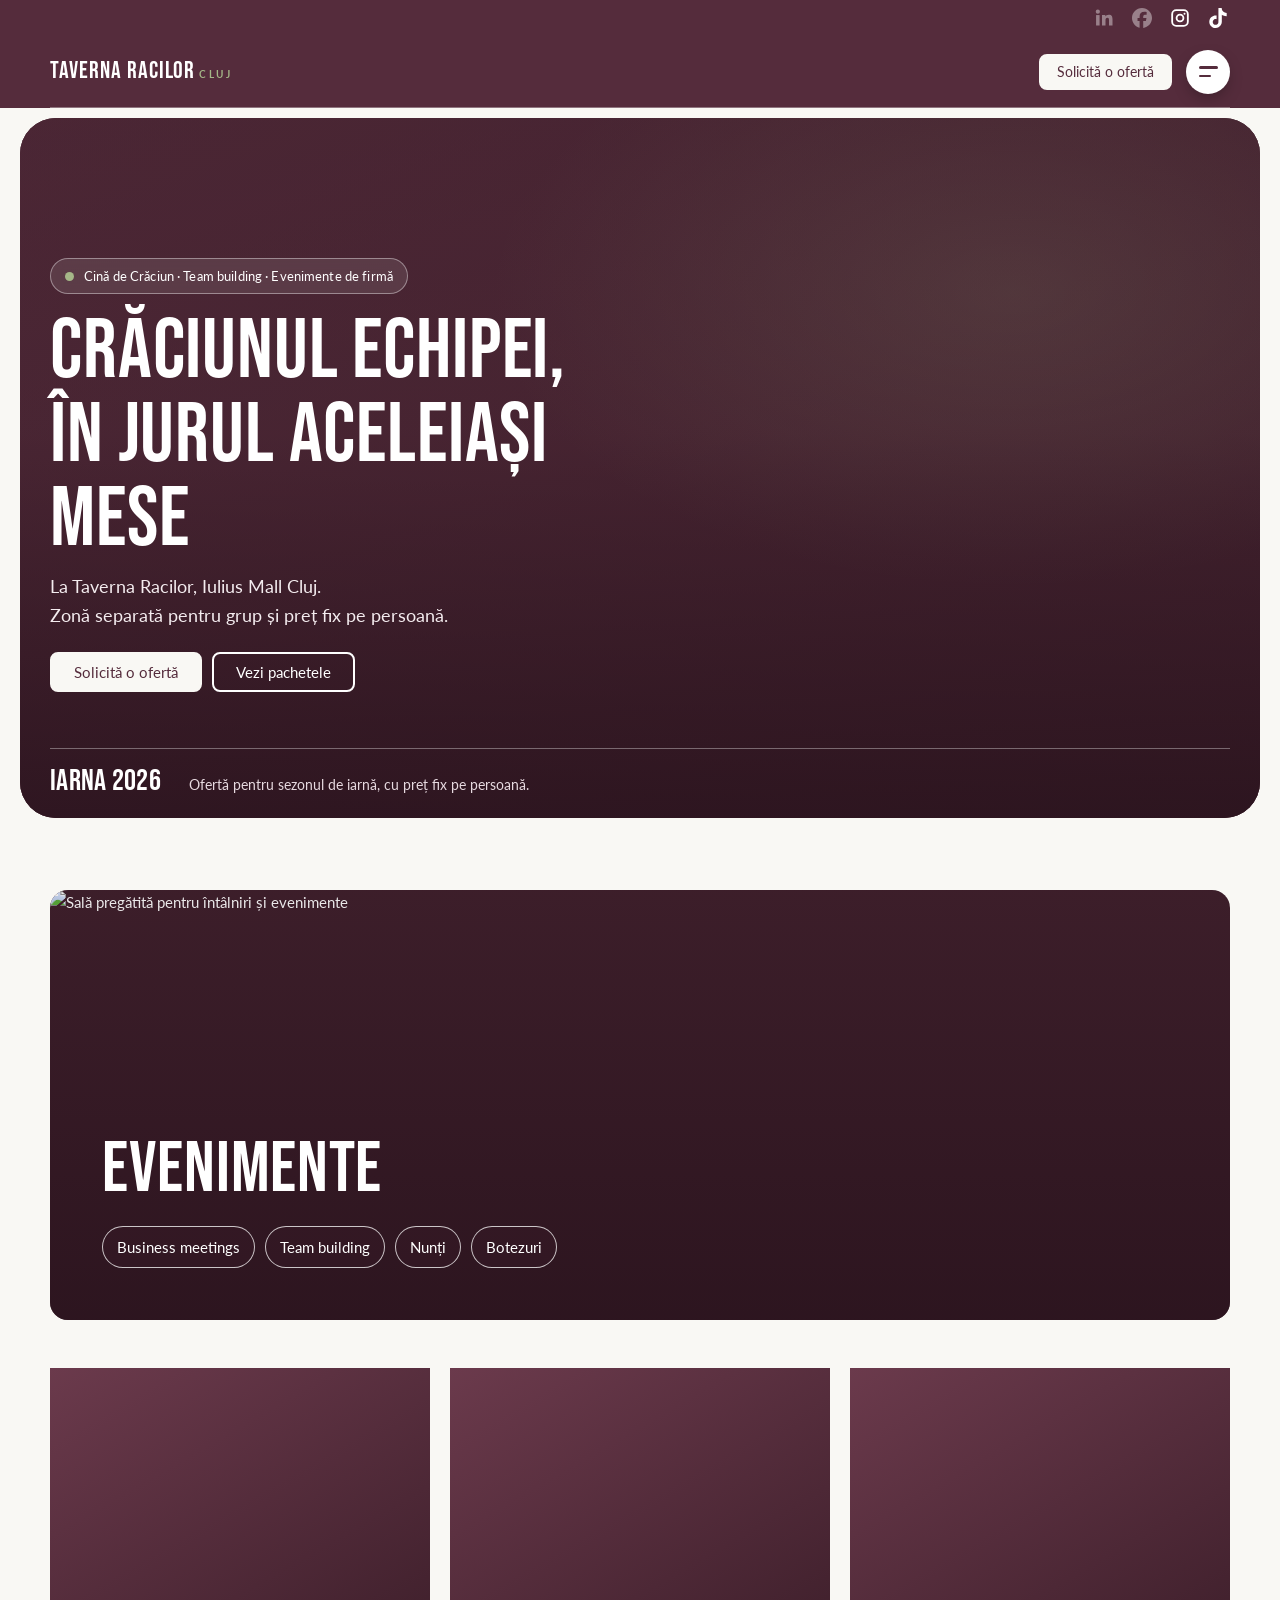
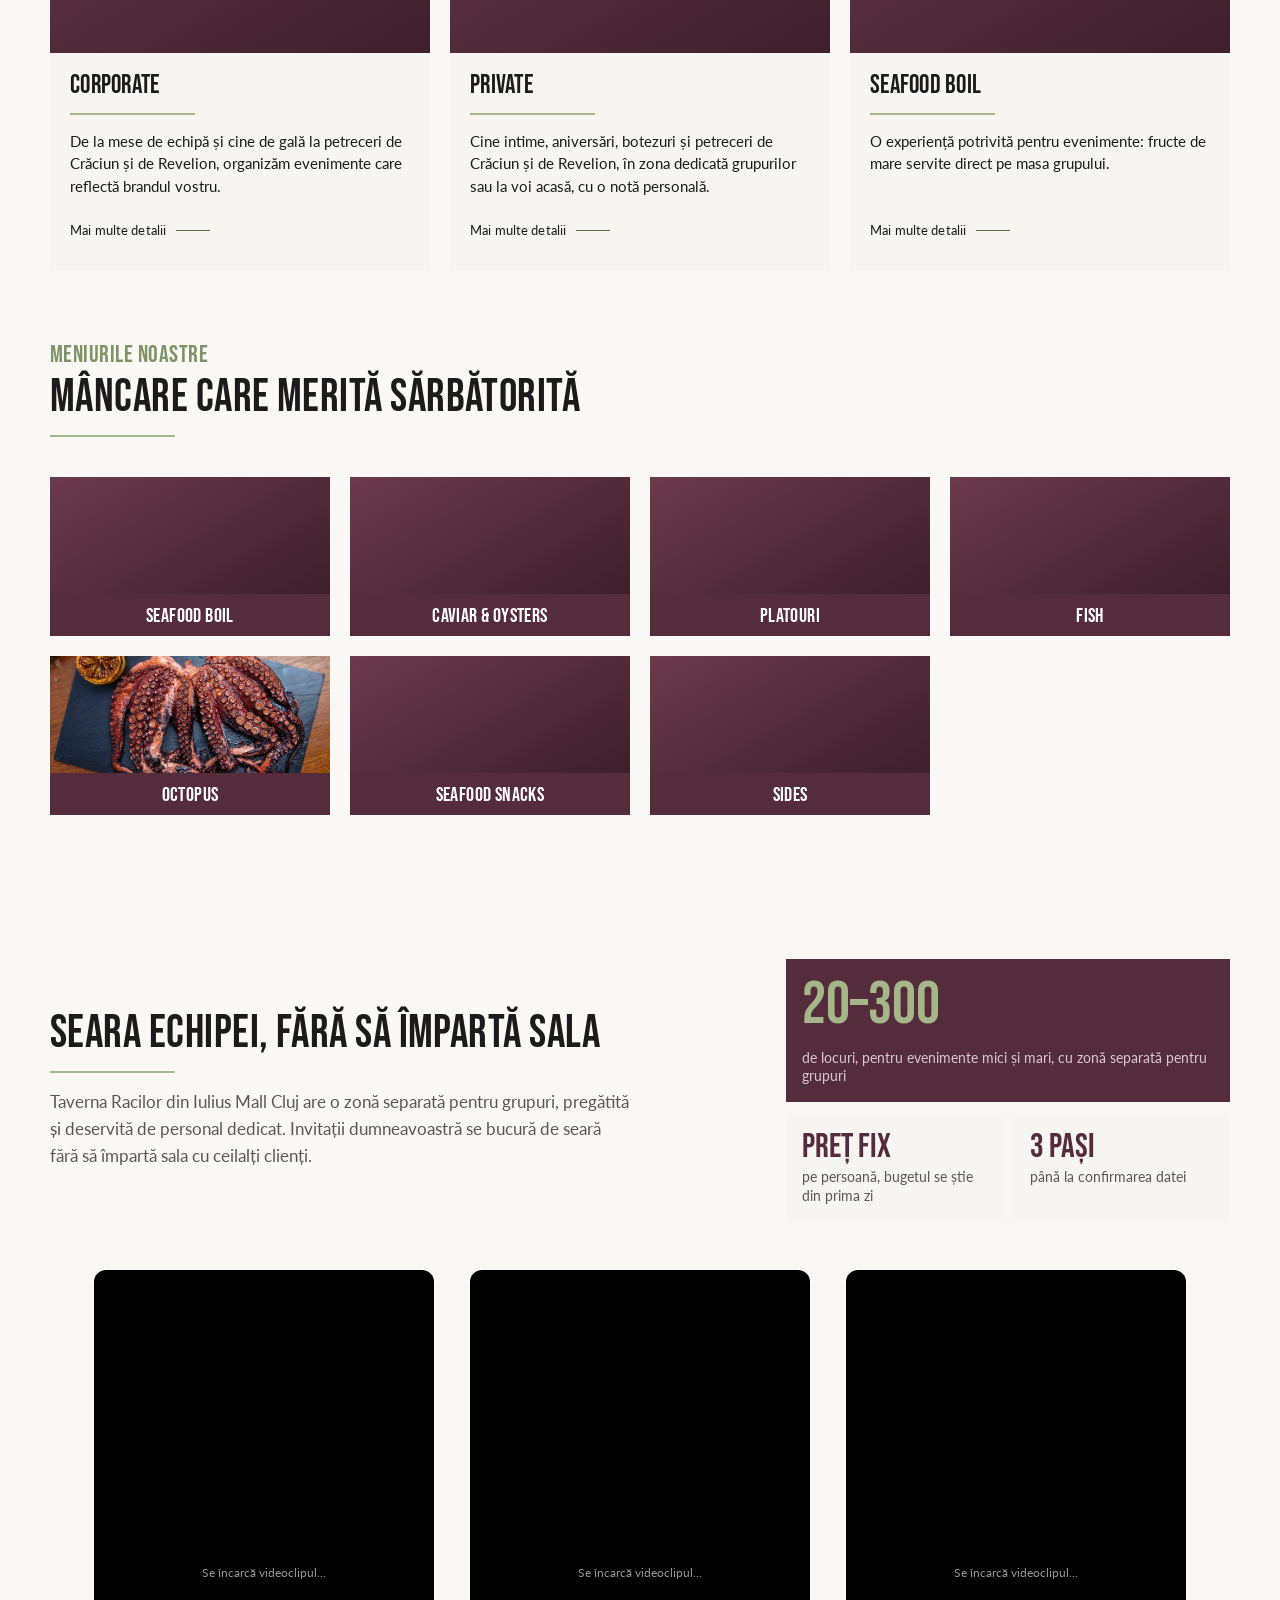
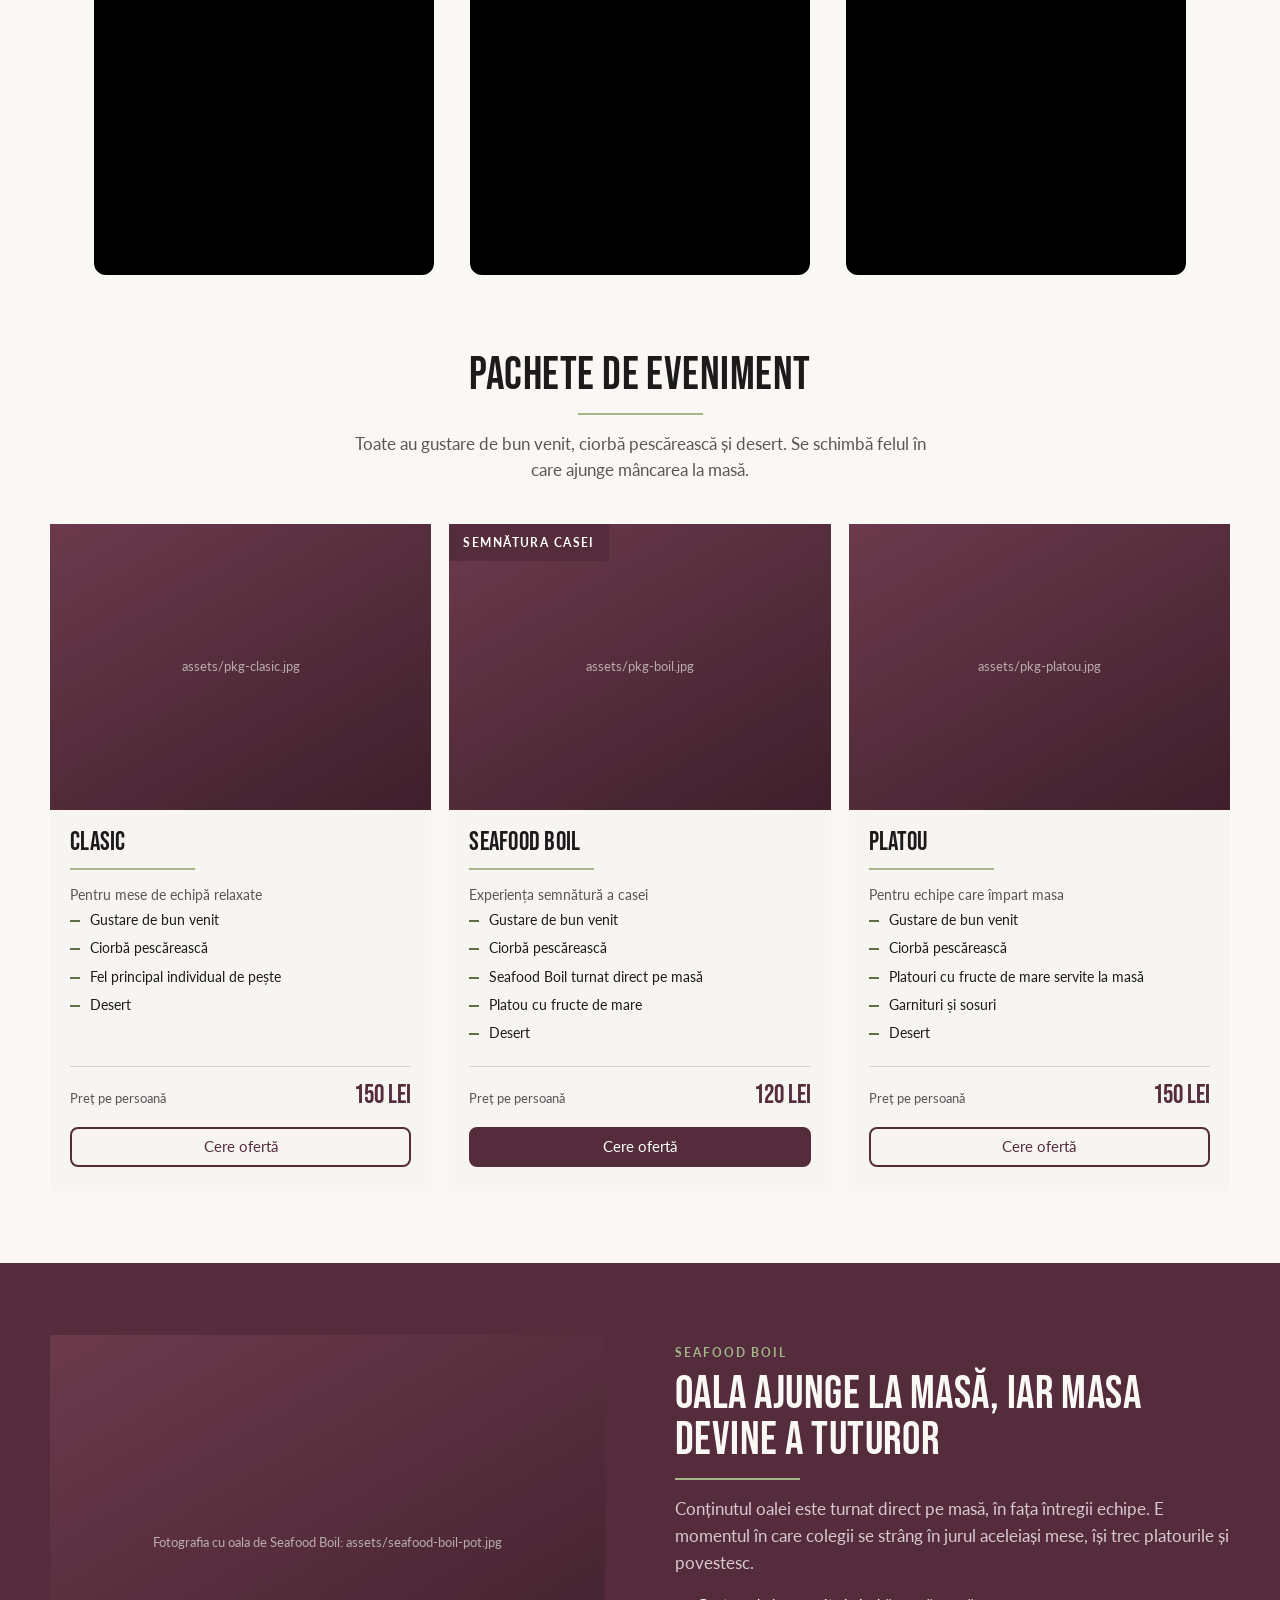
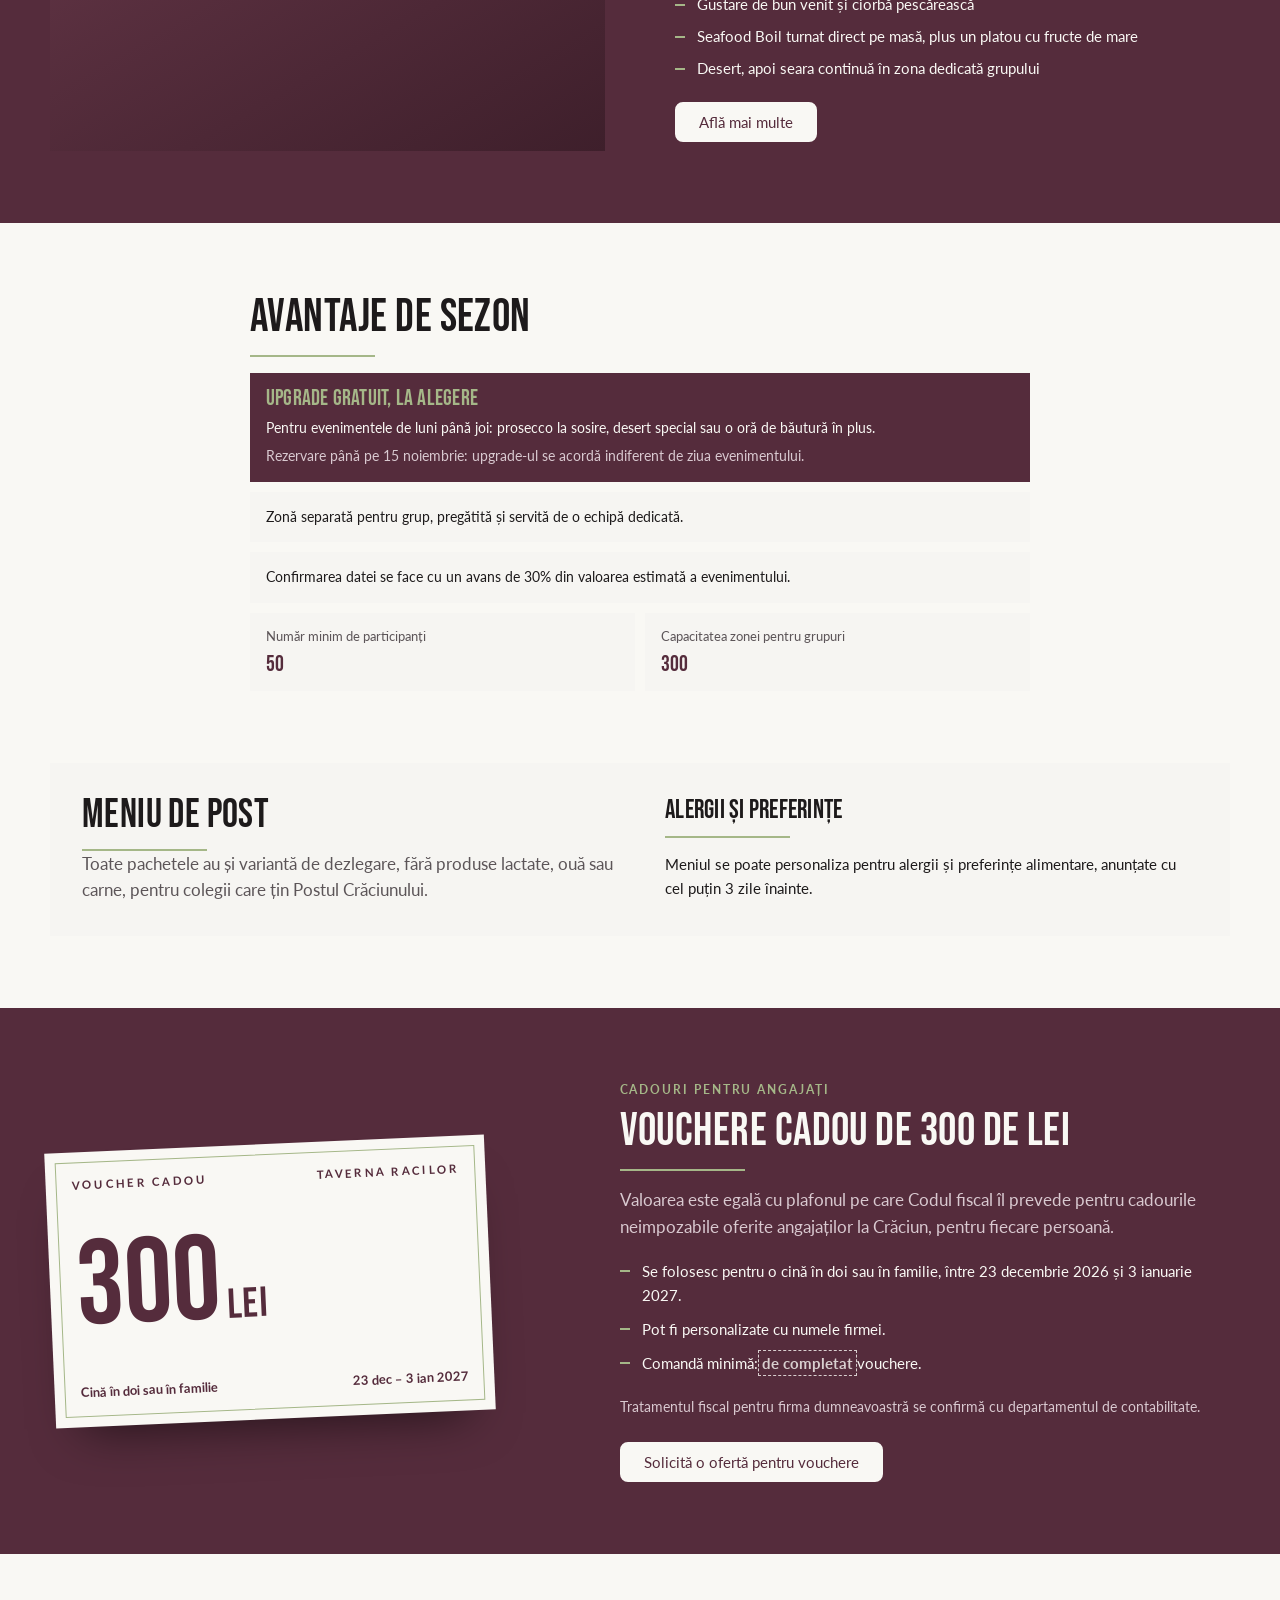
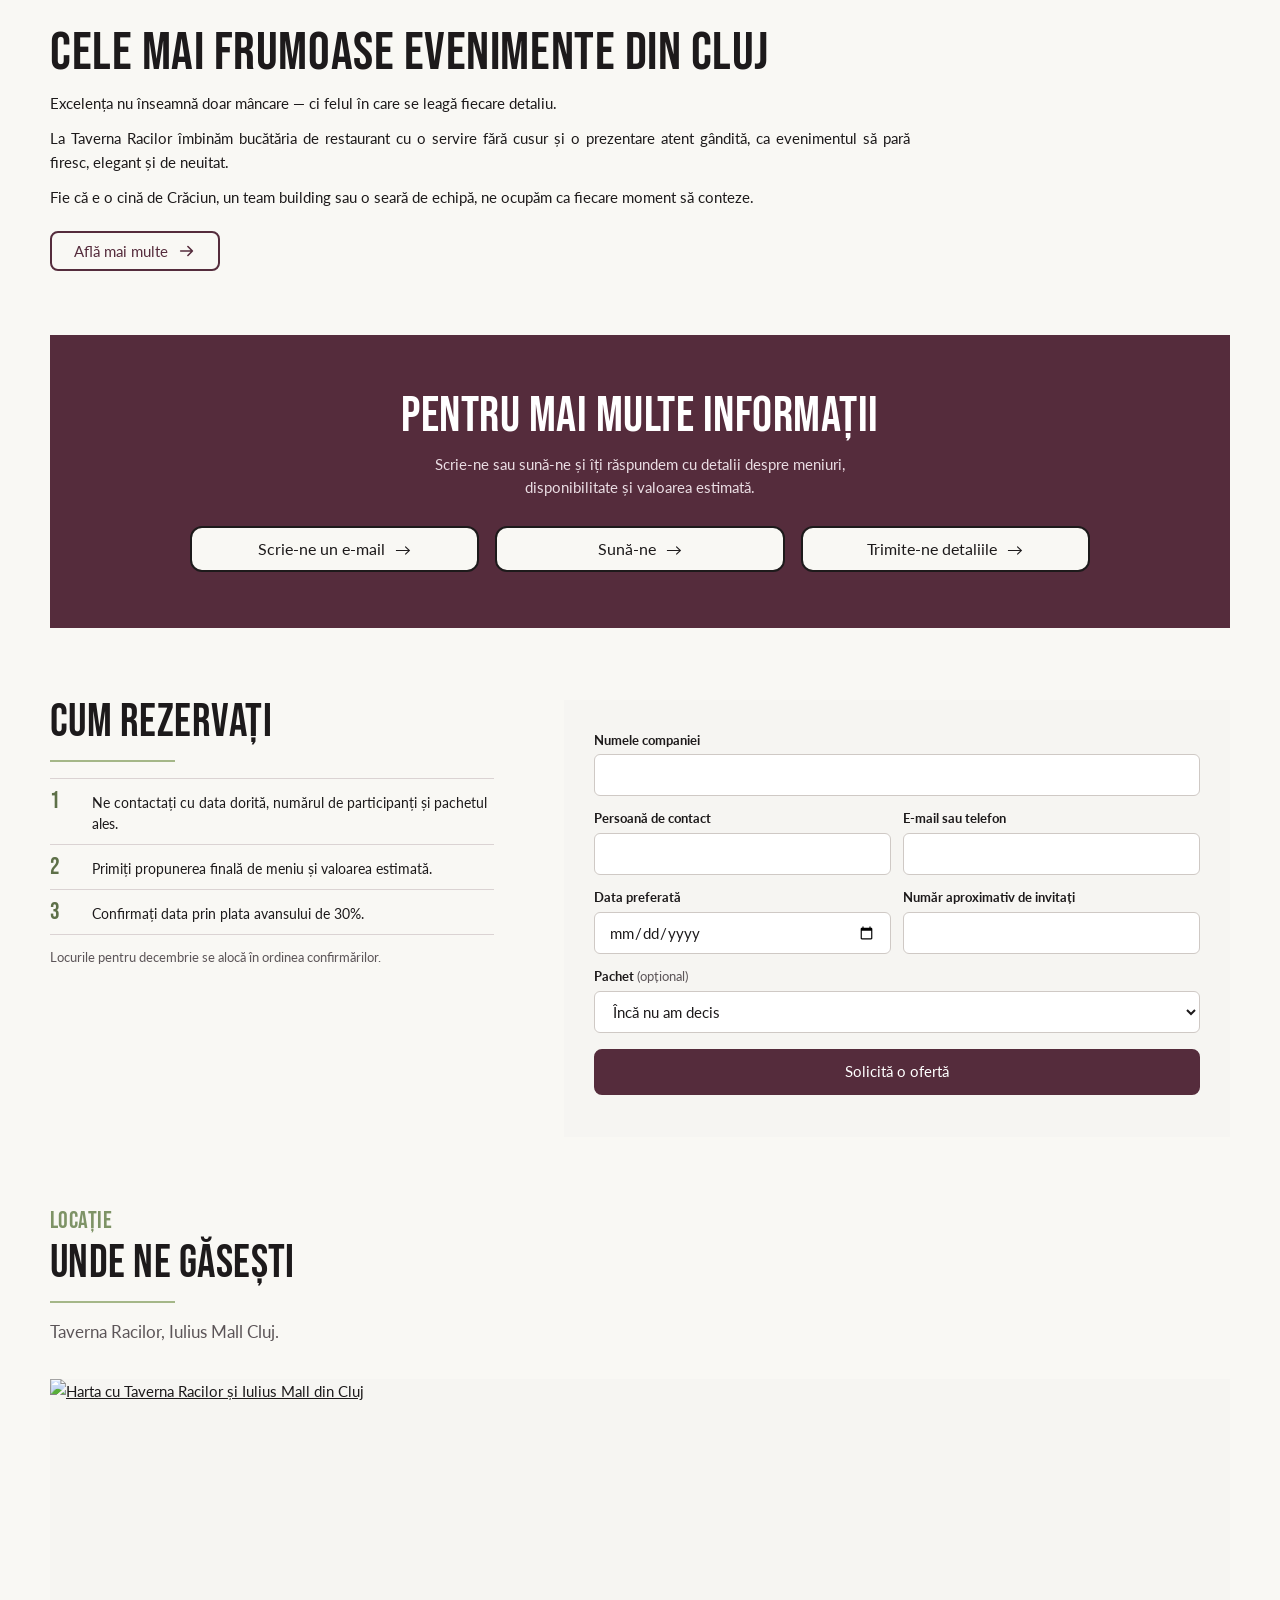
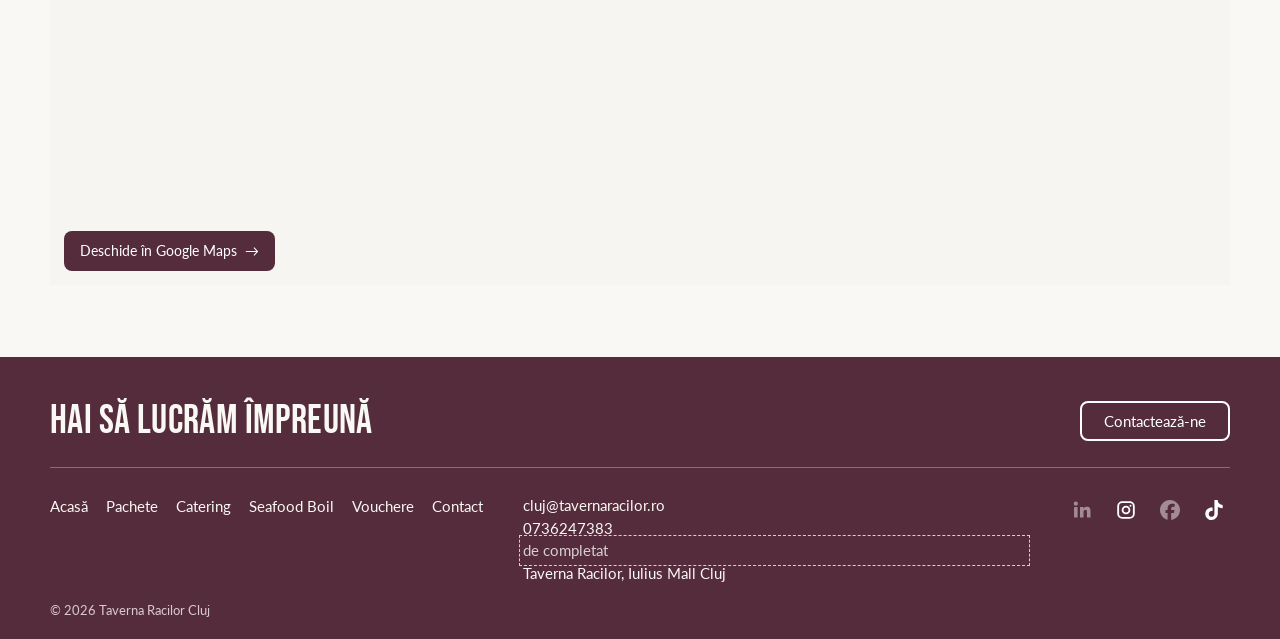
==== commit 593aca41: "Leagă categoriile de preparate la paginile dedicate" ====
--- a/index.html
+++ b/index.html
@@ -128,11 +128,11 @@
     <div class="mgrid">
       <a class="mtile rv" href="seafood-boil.html"><figure><img src="assets/menu-seafood-boil.jpg" alt="Seafood Boil" loading="lazy" decoding="async" onerror="this.remove()"></figure><span class="mlabel">Seafood Boil</span></a>
       <a class="mtile rv" href="oyster-bar.html"><figure><img src="assets/menu-caviar-oysters.jpg" alt="Caviar &amp; Oysters" loading="lazy" decoding="async" onerror="this.remove()"></figure><span class="mlabel">Caviar &amp; Oysters</span></a>
-      <a class="mtile rv" data-menu href="#form"><figure><img src="assets/menu-platouri.jpg" alt="Platouri" loading="lazy" decoding="async" onerror="this.remove()"></figure><span class="mlabel">Platouri</span></a>
-      <a class="mtile rv" data-menu href="#form"><figure><img src="assets/menu-fish.jpg" alt="Fish" loading="lazy" decoding="async" onerror="this.remove()"></figure><span class="mlabel">Fish</span></a>
-      <a class="mtile rv" data-menu href="#form"><figure><img src="assets/menu-octopus.jpg" alt="Octopus" loading="lazy" decoding="async" onerror="this.remove()"></figure><span class="mlabel">Octopus</span></a>
-      <a class="mtile rv" data-menu href="#form"><figure><img src="assets/menu-seafood-snacks.jpg" alt="Seafood Snacks" loading="lazy" decoding="async" onerror="this.remove()"></figure><span class="mlabel">Seafood Snacks</span></a>
-      <a class="mtile rv" data-menu href="#form"><figure><img src="assets/menu-sides.jpg" alt="Sides" loading="lazy" decoding="async" onerror="this.remove()"></figure><span class="mlabel">Sides</span></a>
+      <a class="mtile rv" href="https://tavernaracilor.ro/restaurant-herastrau/platouri/"><figure><img src="assets/menu-platouri.jpg" alt="Platouri" loading="lazy" decoding="async" onerror="this.remove()"></figure><span class="mlabel">Platouri</span></a>
+      <a class="mtile rv" href="https://tavernaracilor.ro/restaurant-herastrau/peste/"><figure><img src="assets/menu-fish.jpg" alt="Fish" loading="lazy" decoding="async" onerror="this.remove()"></figure><span class="mlabel">Fish</span></a>
+      <a class="mtile rv" href="https://tavernaracilor.ro/restaurant-herastrau/caracatita-lui-pescobar/"><figure><img src="assets/menu-octopus.jpg" alt="Octopus" loading="lazy" decoding="async" onerror="this.remove()"></figure><span class="mlabel">Octopus</span></a>
+      <a class="mtile rv" href="https://tavernaracilor.ro/restaurant-herastrau/seafood-snacks/"><figure><img src="assets/menu-seafood-snacks.jpg" alt="Seafood Snacks" loading="lazy" decoding="async" onerror="this.remove()"></figure><span class="mlabel">Seafood Snacks</span></a>
+      <a class="mtile rv" href="https://tavernaracilor.ro/restaurant-herastrau/garnituri/"><figure><img src="assets/menu-sides.jpg" alt="Sides" loading="lazy" decoding="async" onerror="this.remove()"></figure><span class="mlabel">Sides</span></a>
     </div>
   </div>
 </section>
--- a/assets/style.css
+++ b/assets/style.css
@@ -102,6 +102,14 @@
 .brush.c-bg{color:var(--bg)}
 
 /* event types (LK-style) */
+.event-cover{position:relative;min-height:clamp(240px,38vw,430px);overflow:hidden;border-radius:18px;display:flex;align-items:flex-end;margin-bottom:clamp(28px,4vw,44px);background:var(--plum-d);color:#fff;isolation:isolate}
+.event-cover>img{position:absolute;inset:0;width:100%;height:100%;object-fit:cover;z-index:-2}
+.event-cover::after{content:"";position:absolute;inset:0;z-index:-1;background:linear-gradient(180deg,rgba(40,18,28,.08),rgba(40,18,28,.78))}
+.event-cover-content{width:100%;padding:clamp(24px,5vw,52px)}
+.event-cover h2{font-size:clamp(42px,7vw,72px);margin-bottom:20px}
+.event-types{display:flex;flex-wrap:wrap;gap:10px}
+.event-types a{display:inline-flex;padding:8px 14px;border:1px solid rgba(255,255,255,.75);border-radius:999px;color:#fff;text-decoration:none;background:rgba(62,31,43,.28)}
+.event-types a:hover{background:#fff;color:var(--plum)}
 .evintro{max-width:860px}
 .evintro h2{font-size:clamp(42px,7vw,72px)}
 .evintro p{font-size:clamp(17px,1.7vw,19px);line-height:1.6;margin-top:16px;text-align:justify;hyphens:auto}
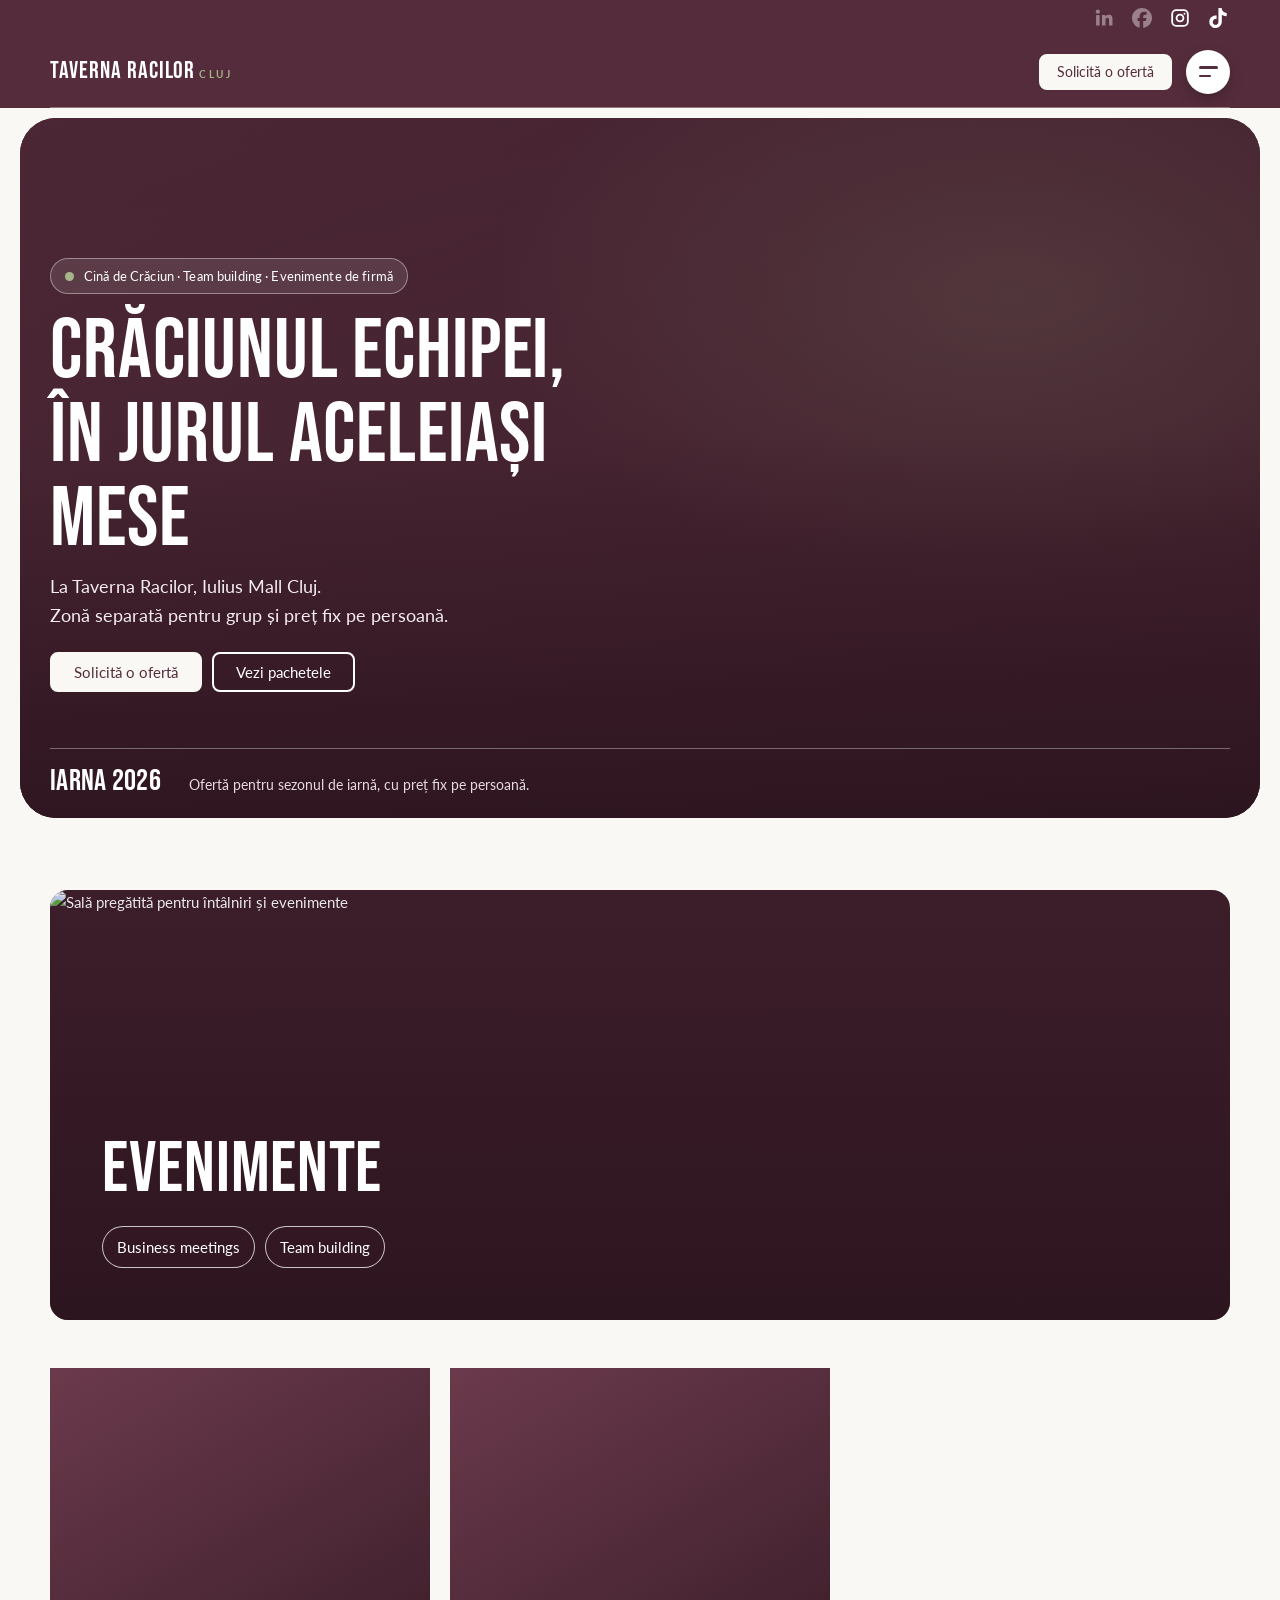
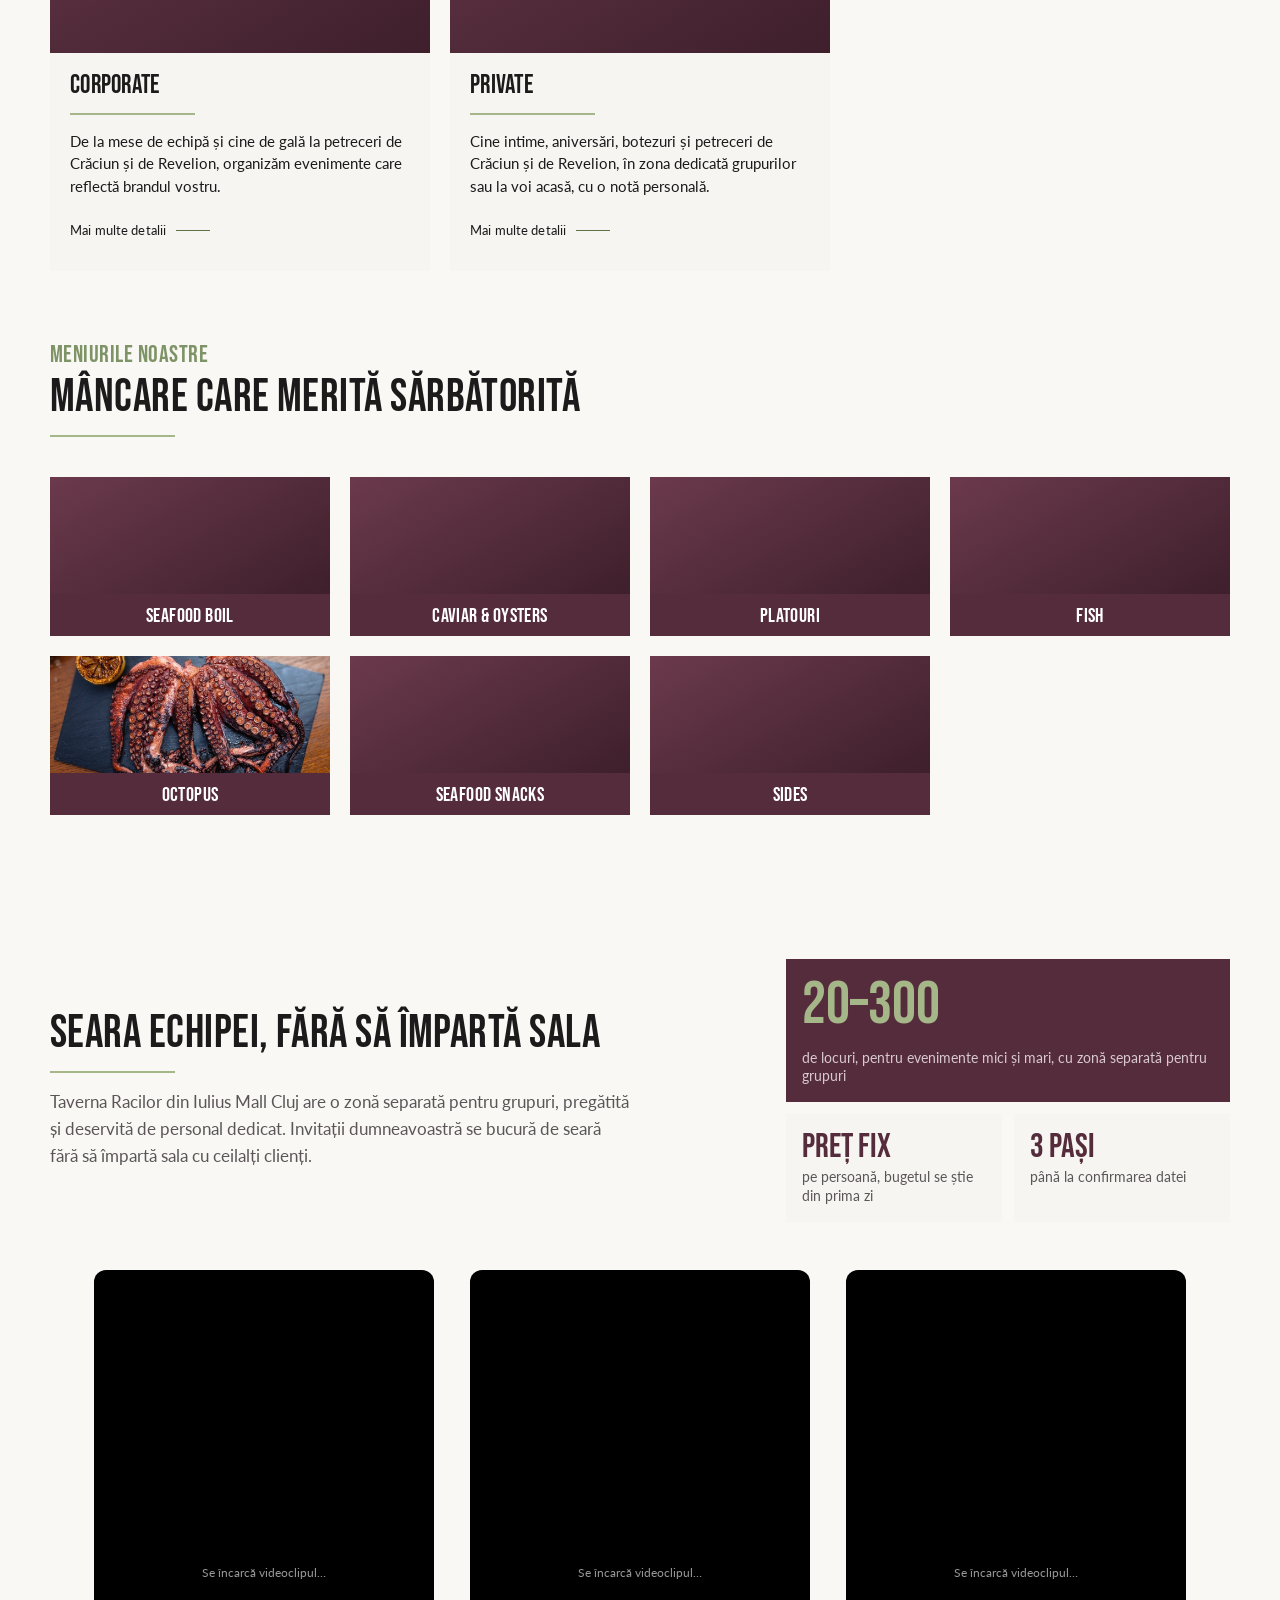
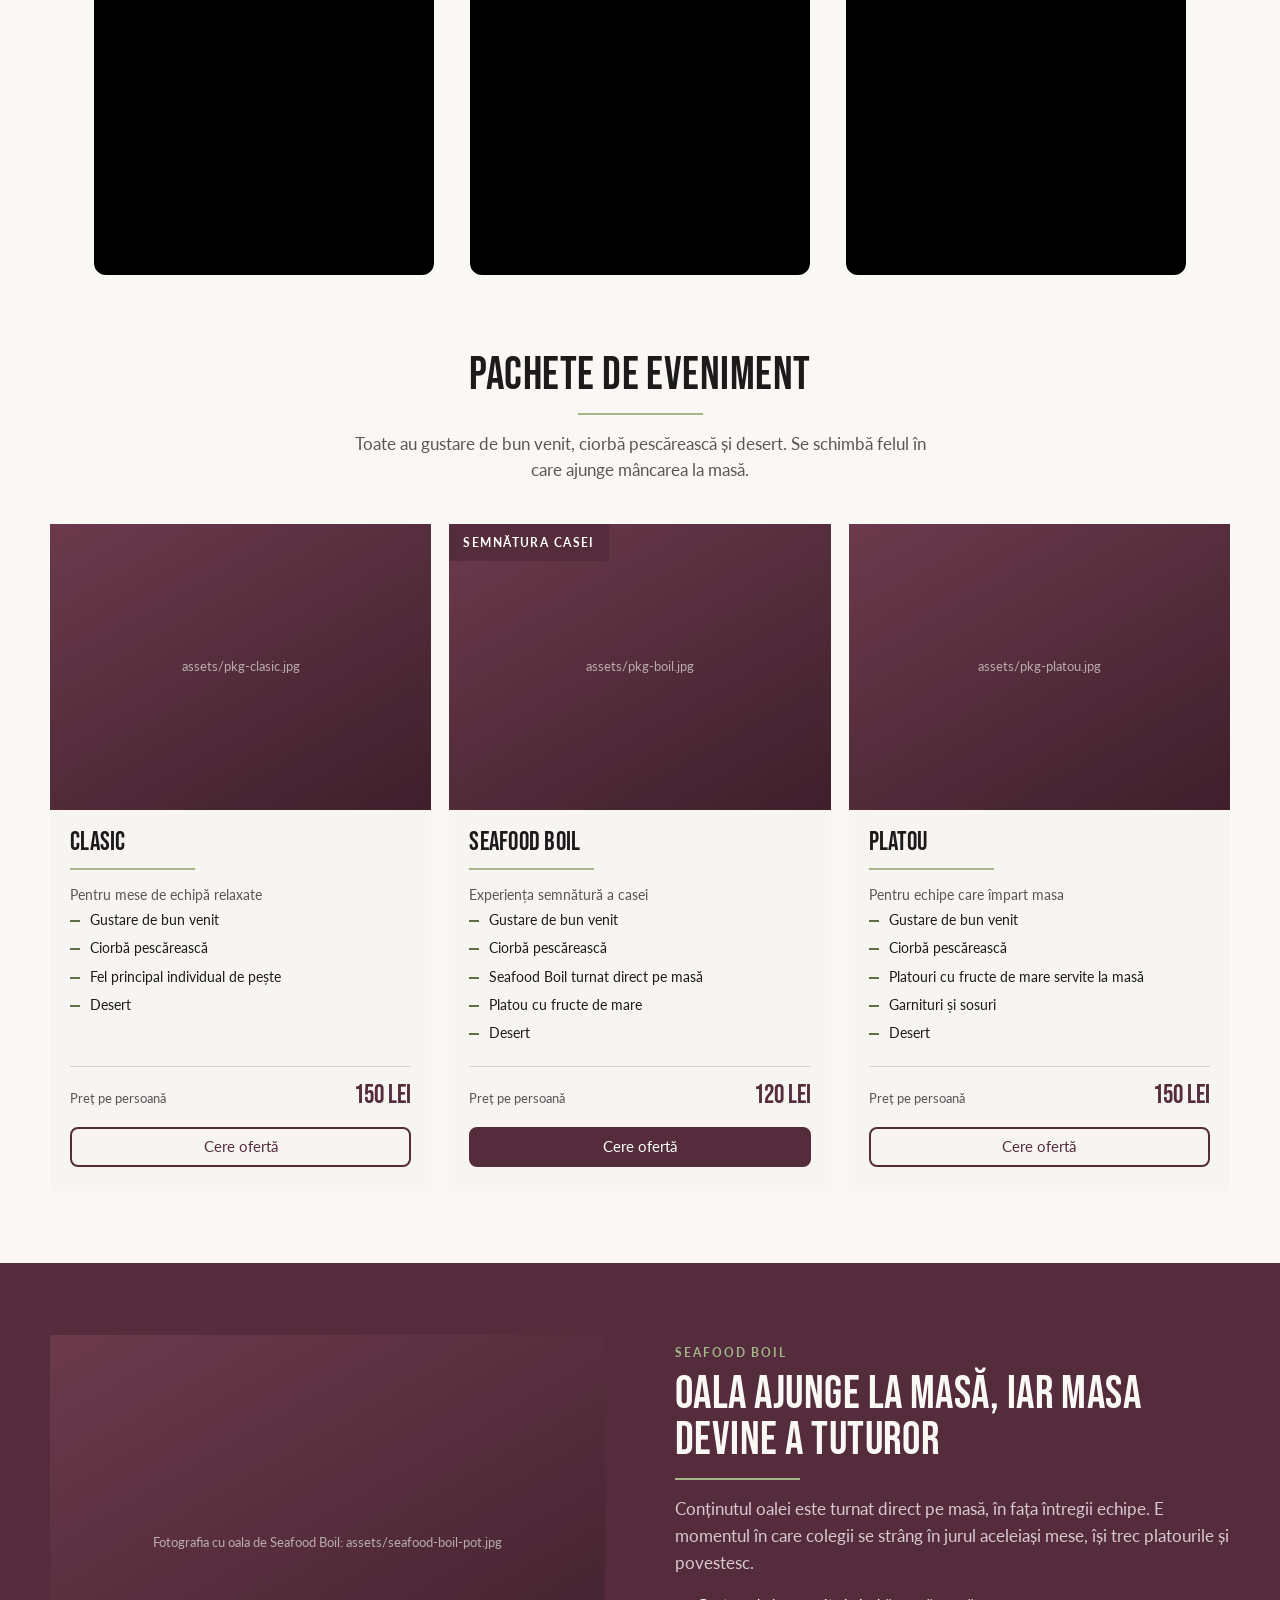
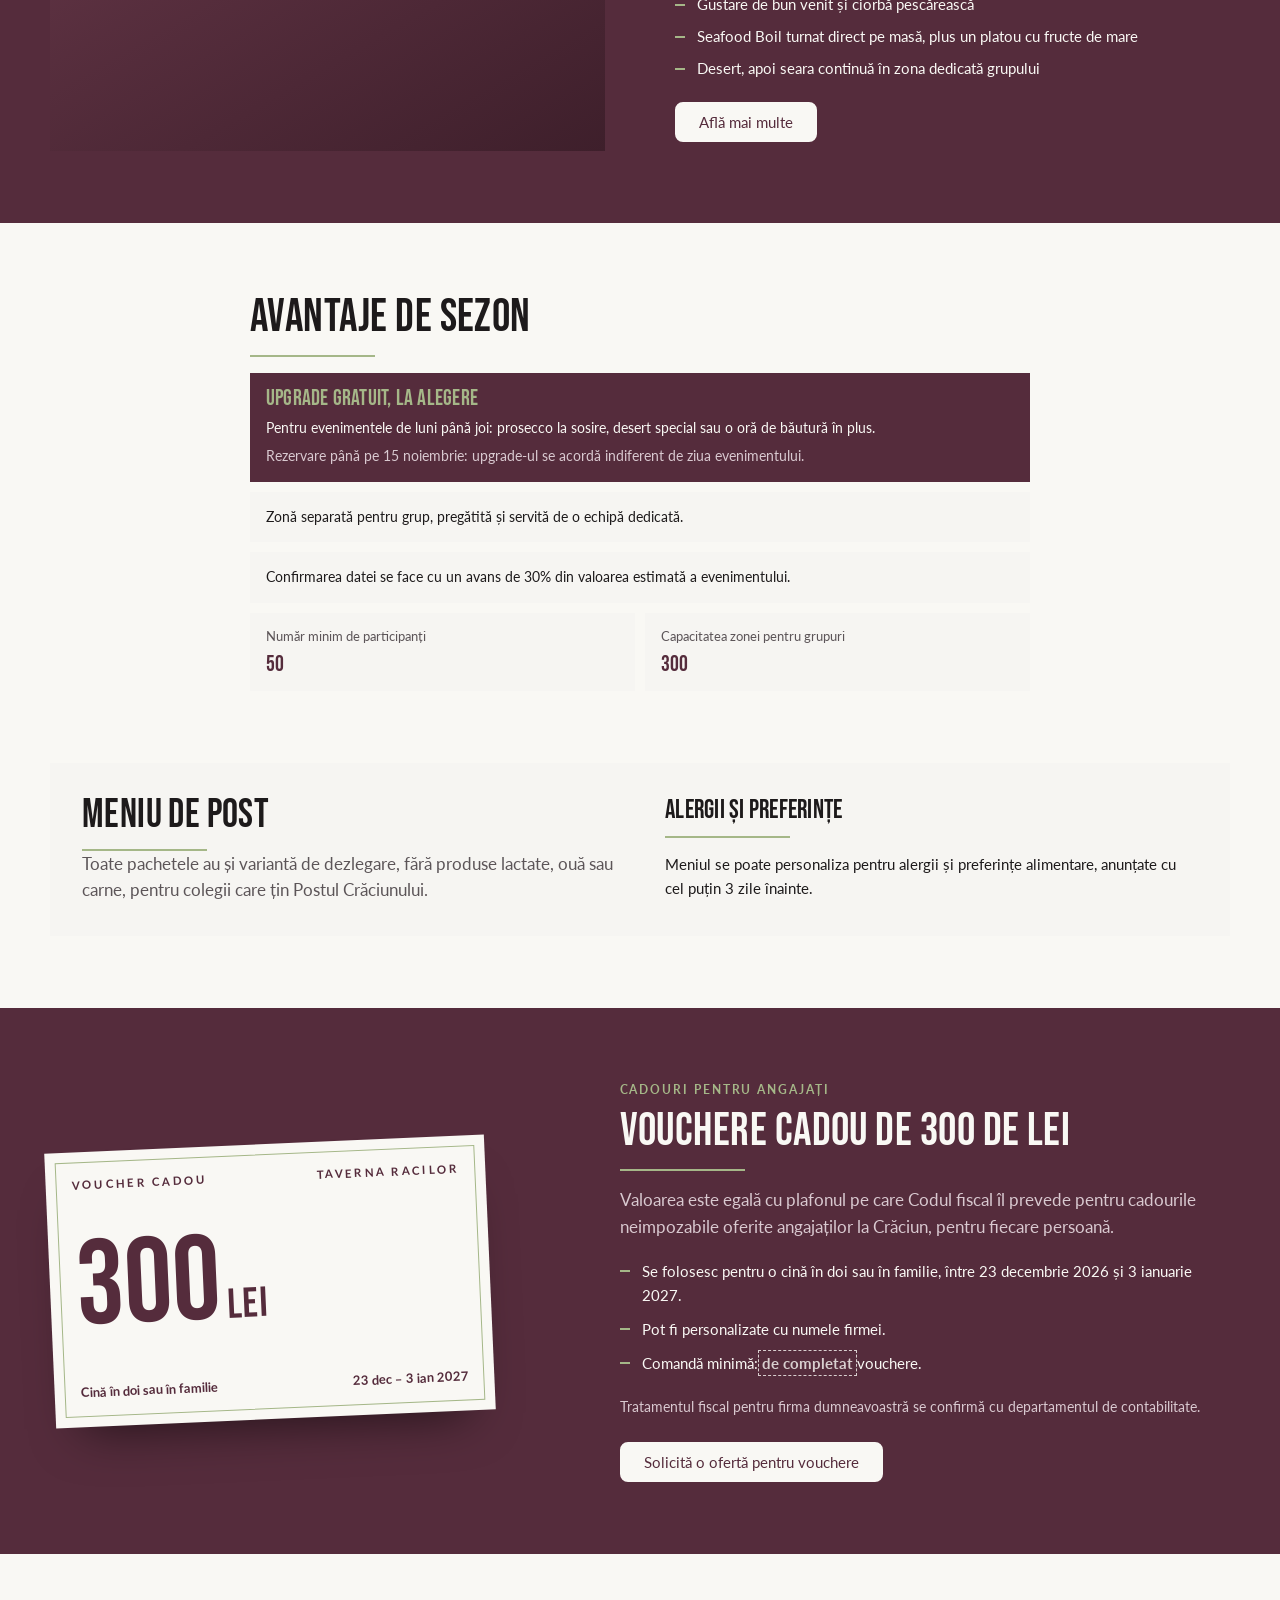
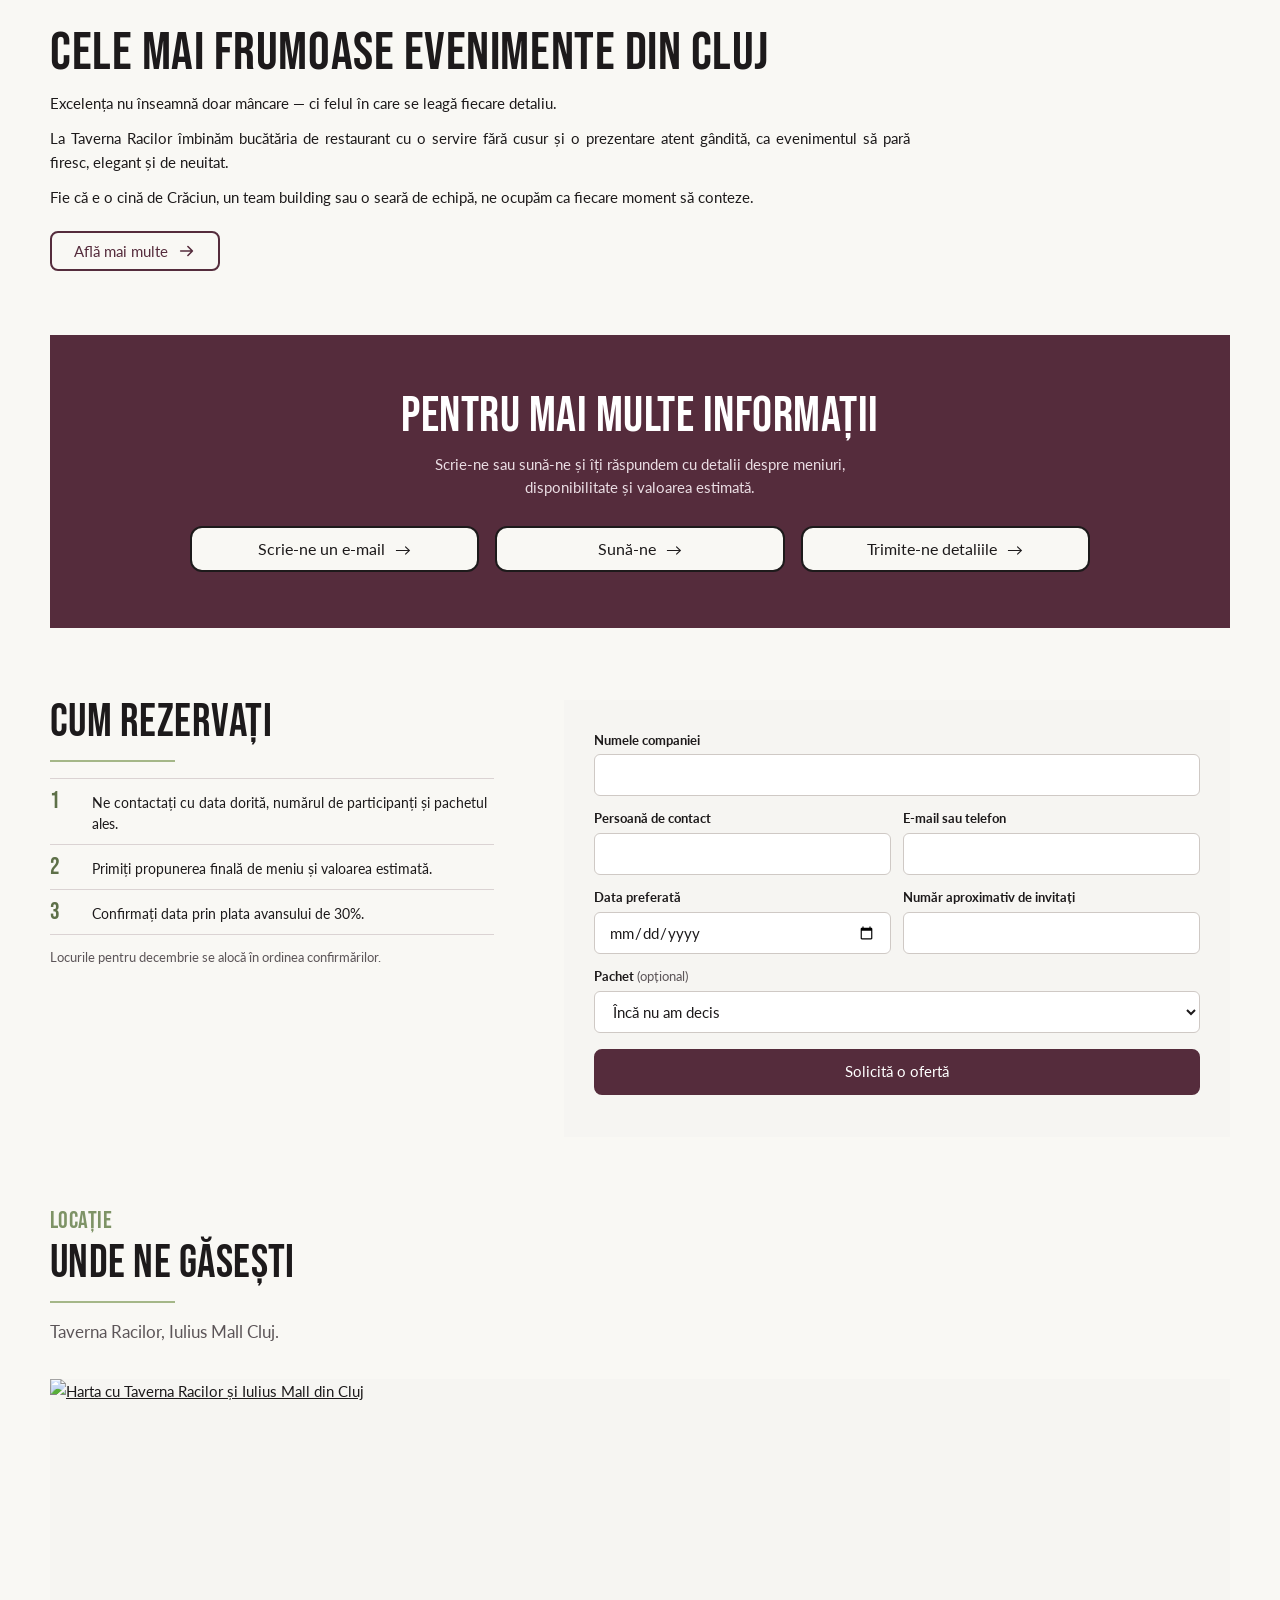
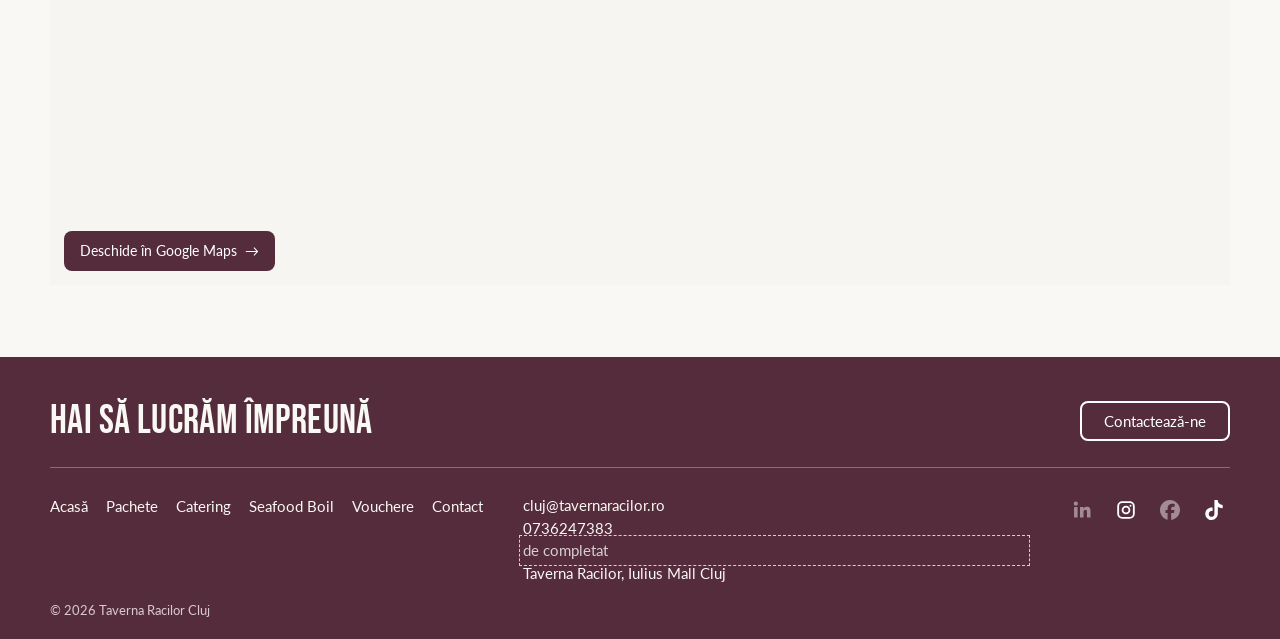
==== commit 8388f414: "Păstrează doar Corporate și Private în evenimente" ====
--- a/index.html
+++ b/index.html
@@ -85,8 +85,6 @@
         <ul class="event-types" aria-label="Tipuri de evenimente">
           <li><a href="conferinte.html">Business meetings</a></li>
           <li><a href="corporate.html">Team building</a></li>
-          <li><a href="nunti.html">Nunți</a></li>
-          <li><a href="private.html">Botezuri</a></li>
         </ul>
       </div>
     </div>
@@ -105,14 +103,6 @@
           <h3>Private</h3><span class="rule" style="margin:14px 0 16px"></span>
           <p>Cine intime, aniversări, botezuri și petreceri de Crăciun și de Revelion, în zona dedicată grupurilor sau la voi acasă, cu o notă personală.</p>
           <a class="link" data-go="private" href="#form">Mai multe detalii</a>
-        </div>
-      </article>
-      <article class="ev rv">
-        <figure><img src="assets/pkg-boil.jpg" alt="Seafood Boil servit la un eveniment" loading="lazy" decoding="async" onerror="this.remove()"></figure>
-        <div class="cbody">
-          <h3>Seafood Boil</h3><span class="rule" style="margin:14px 0 16px"></span>
-          <p>O experiență potrivită pentru evenimente: fructe de mare servite direct pe masa grupului.</p>
-          <a class="link" href="seafood-boil.html">Mai multe detalii</a>
         </div>
       </article>
     </div>
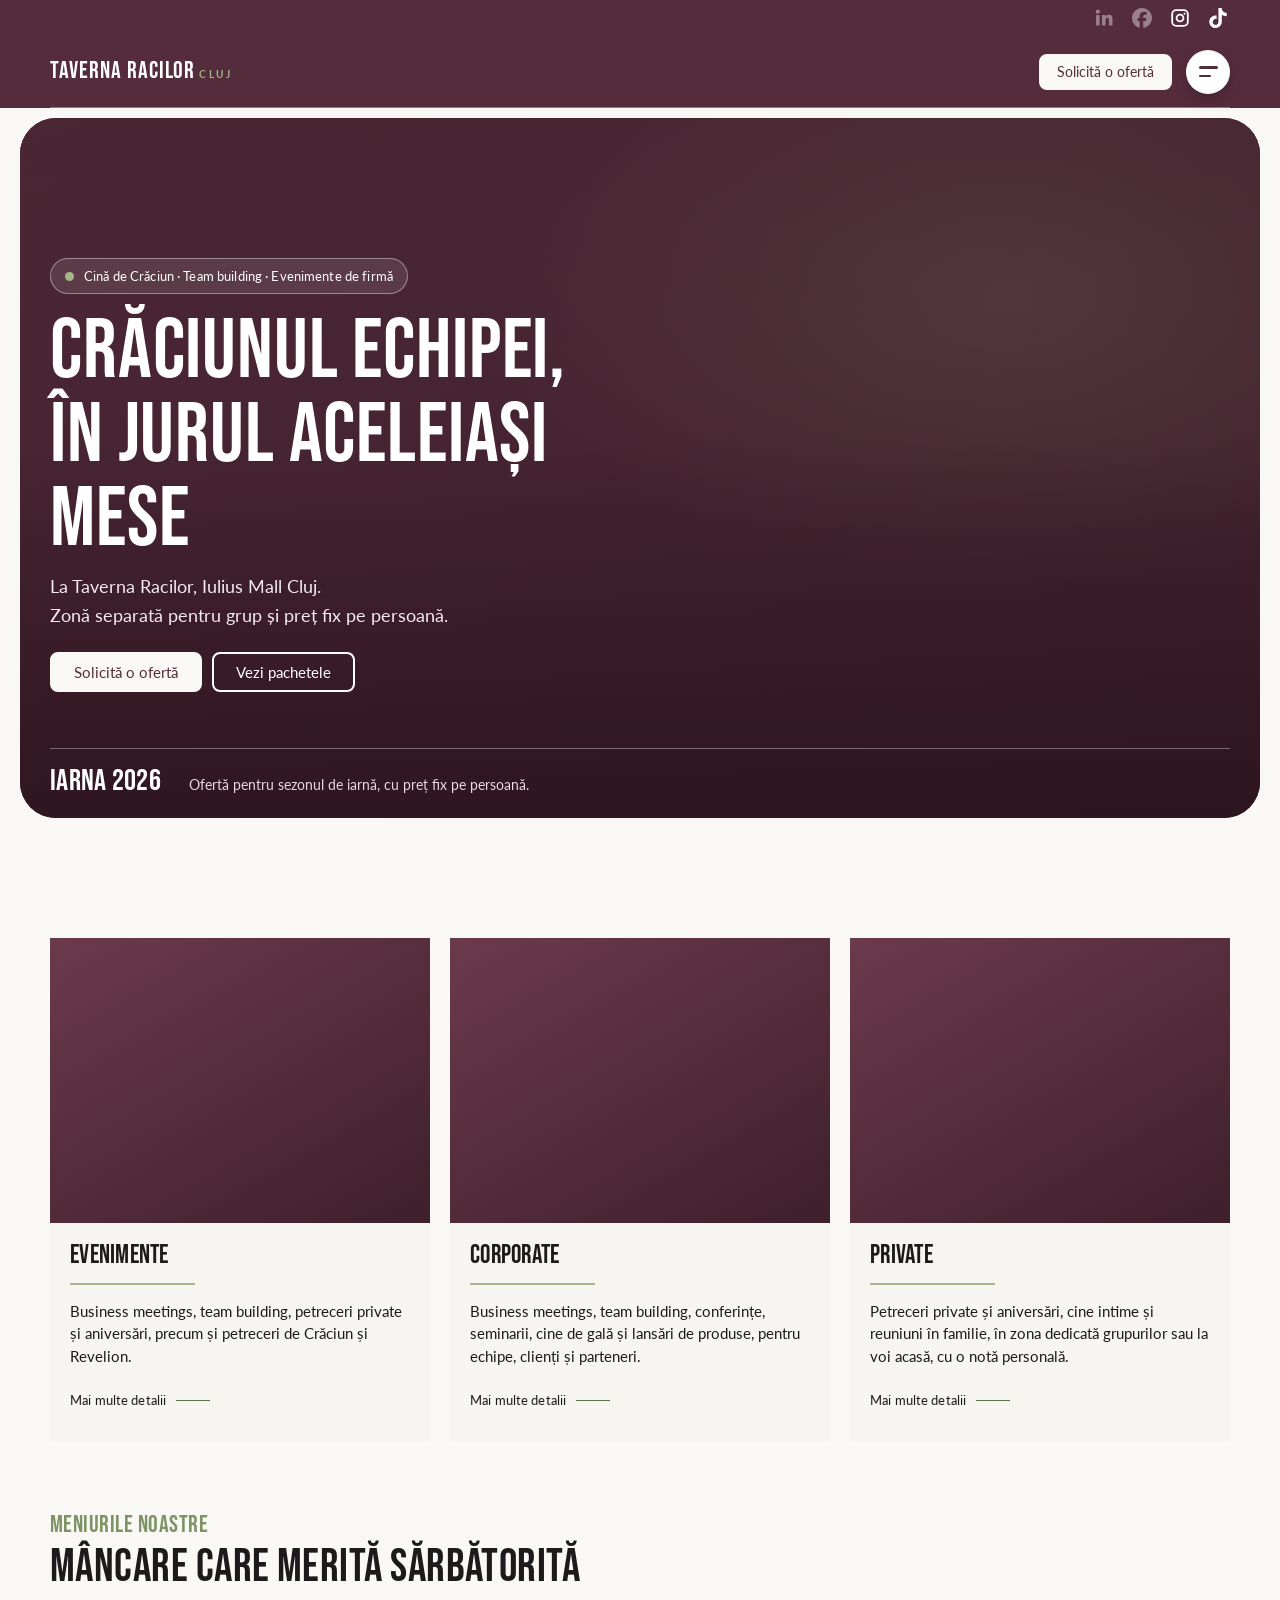
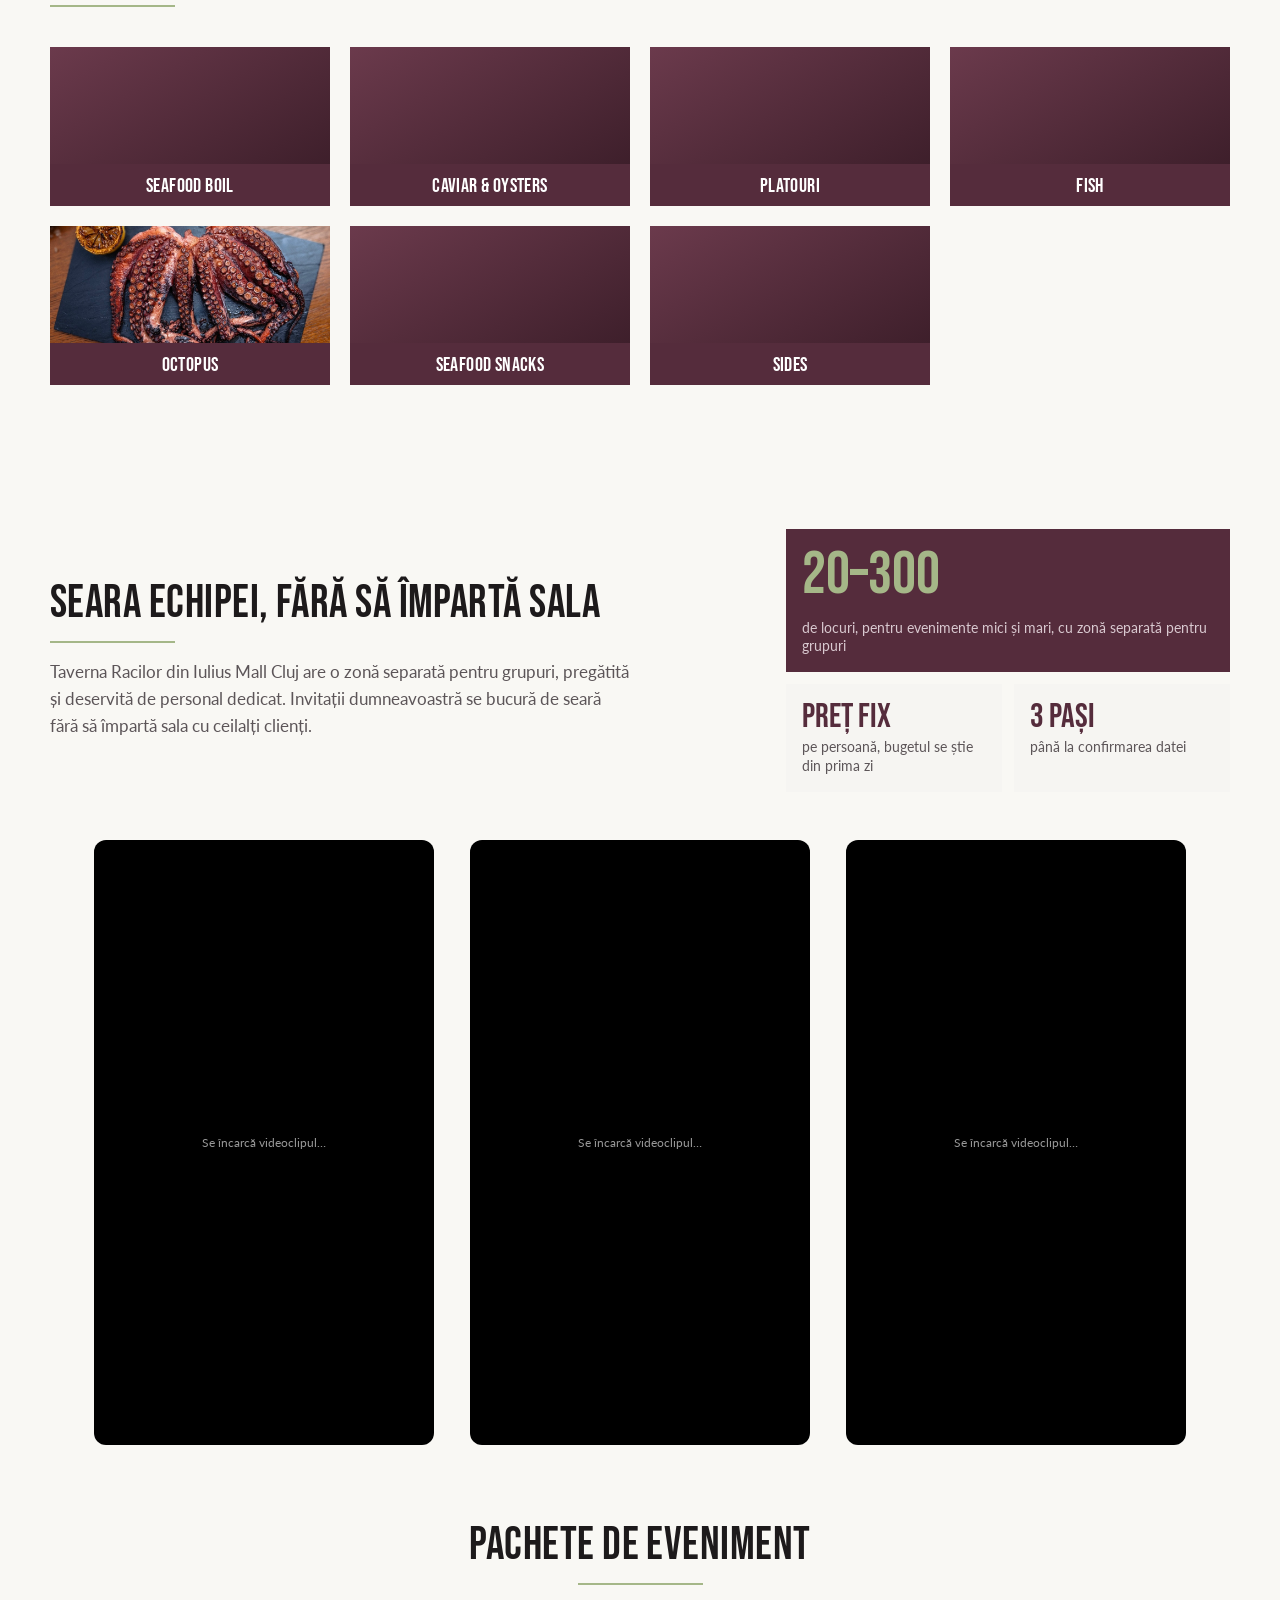
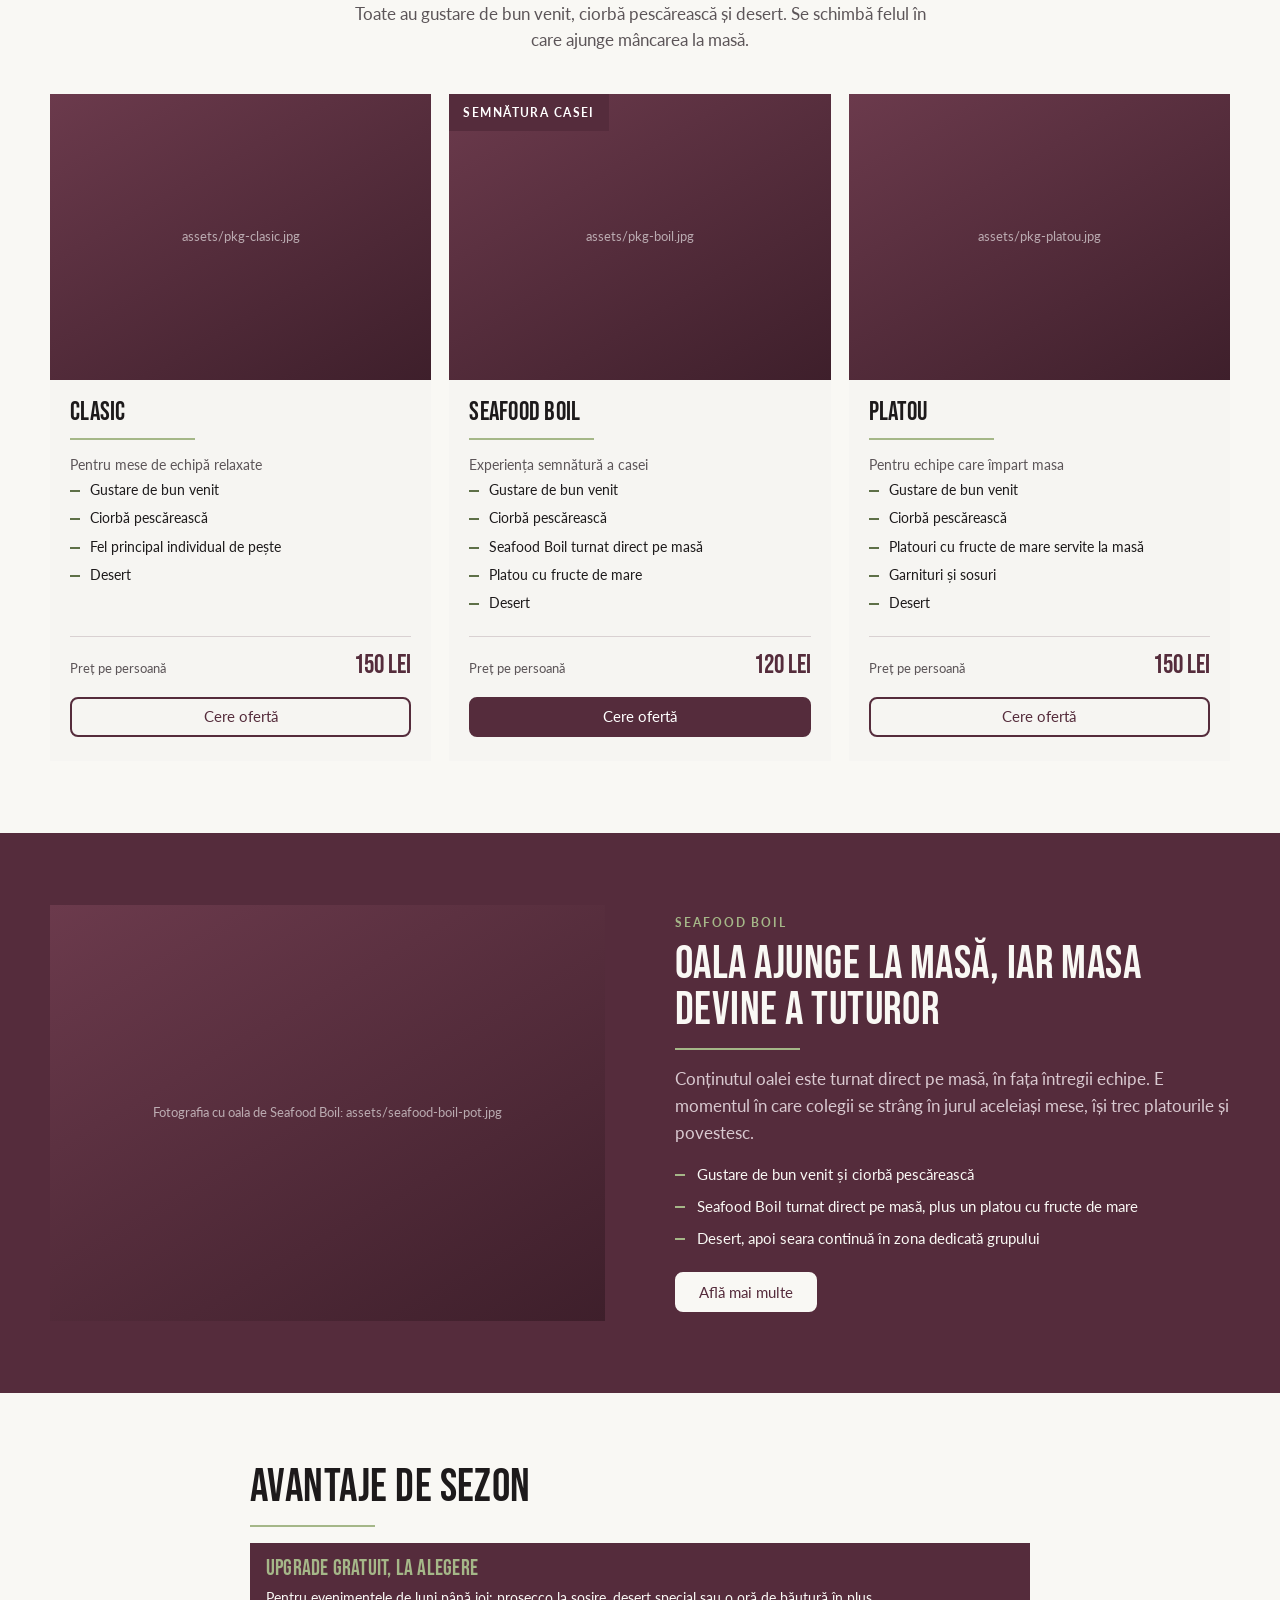
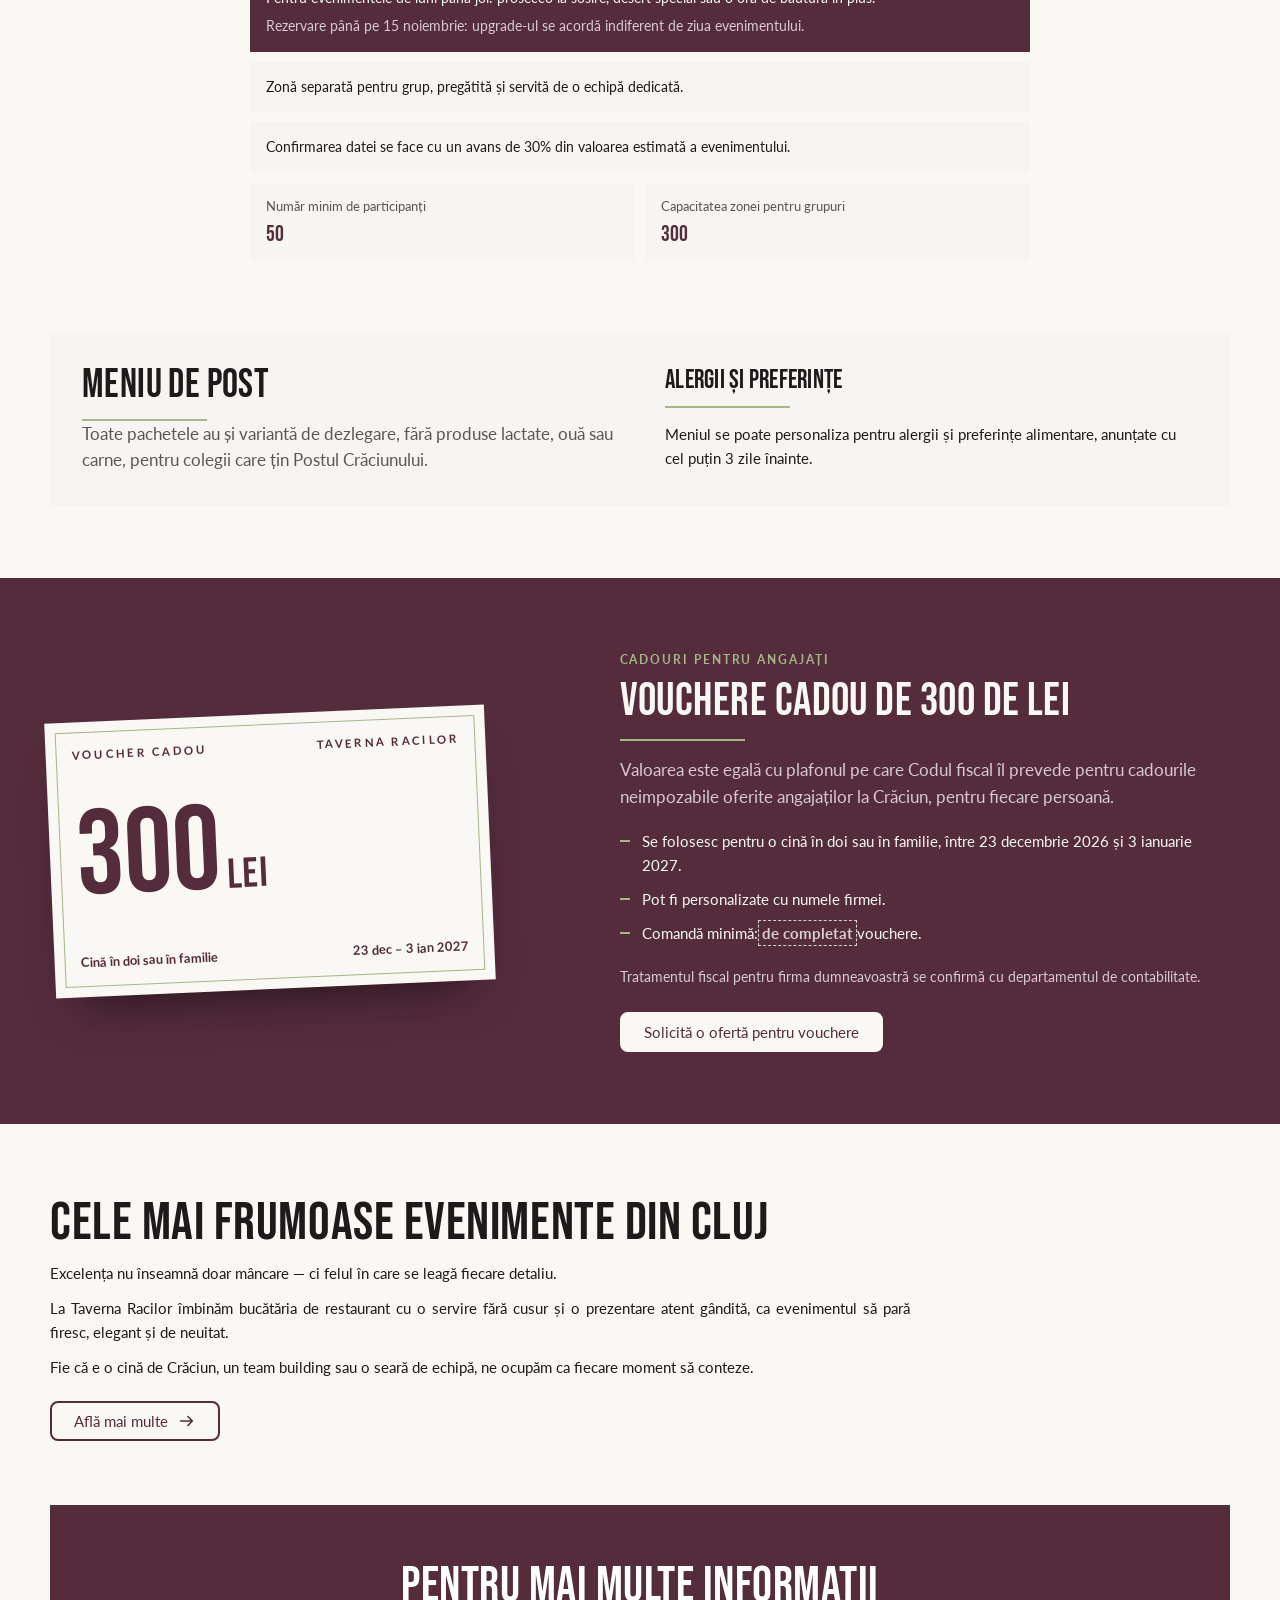
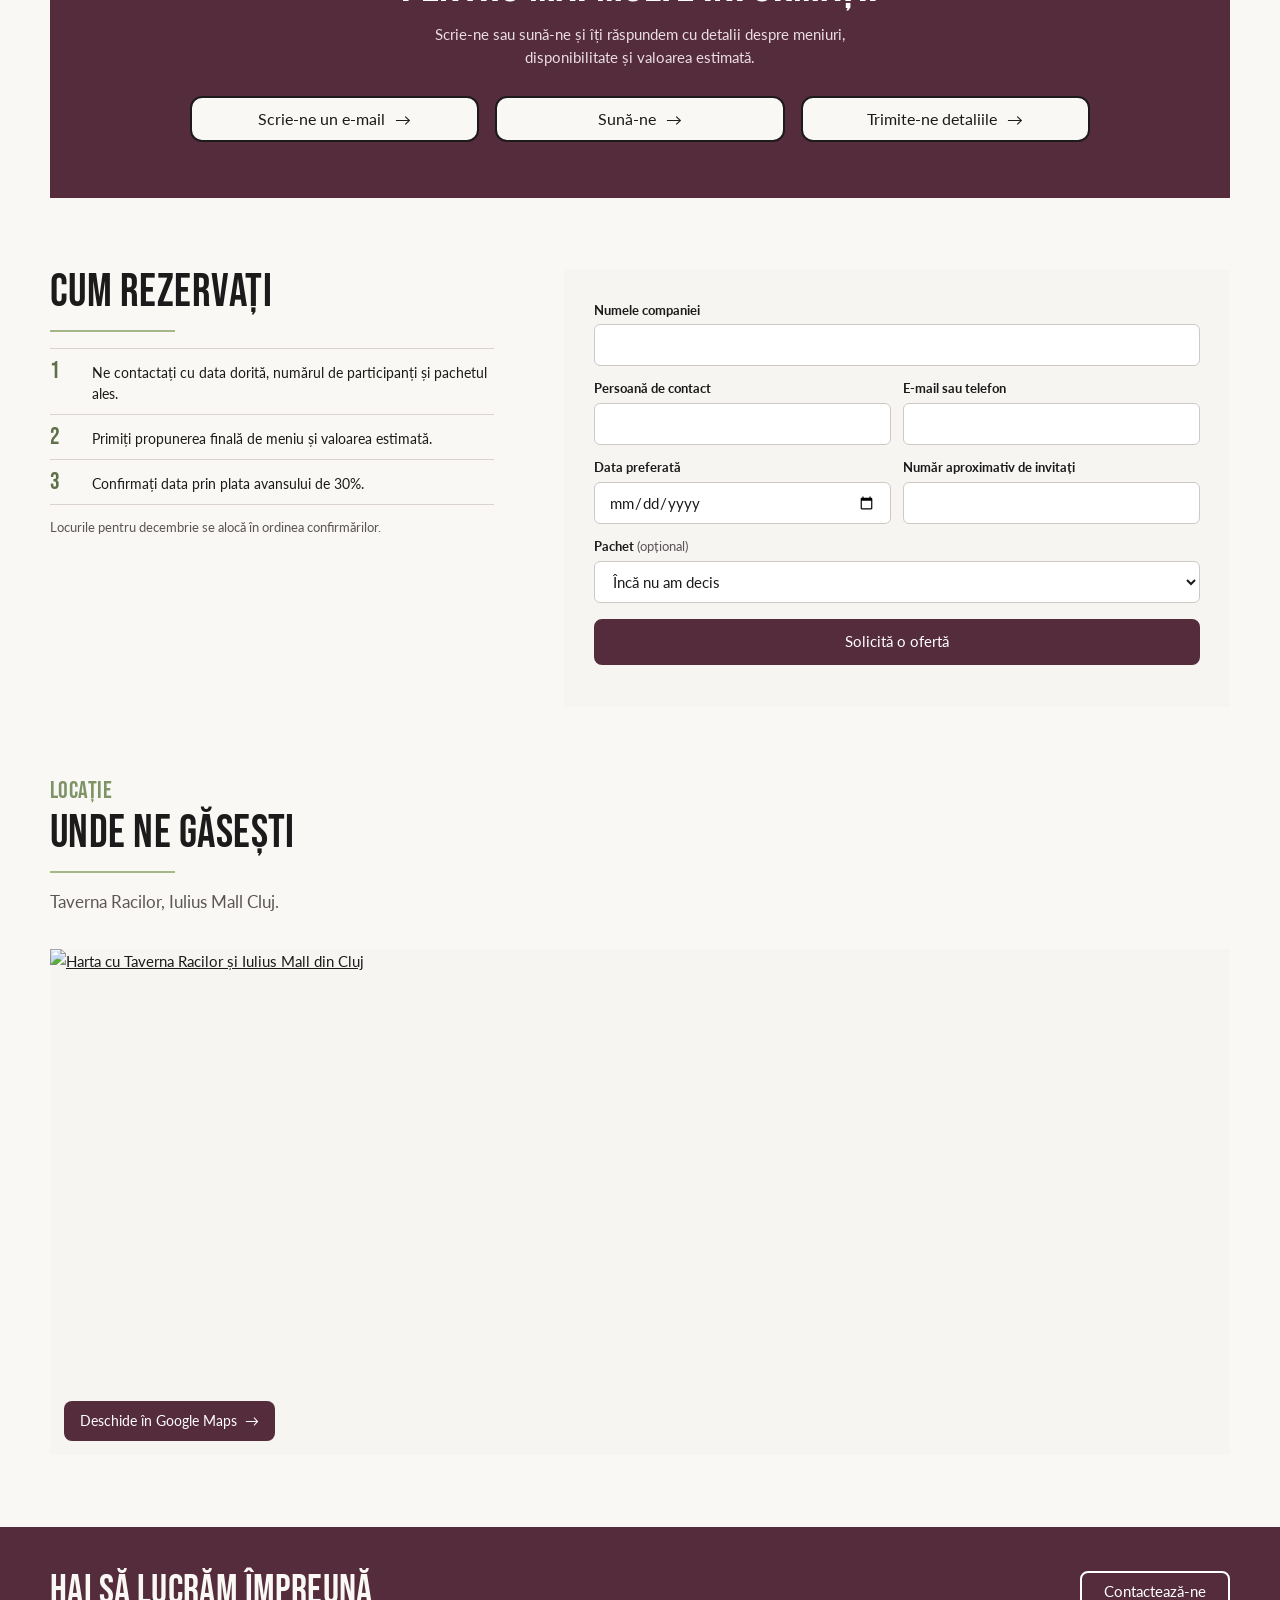
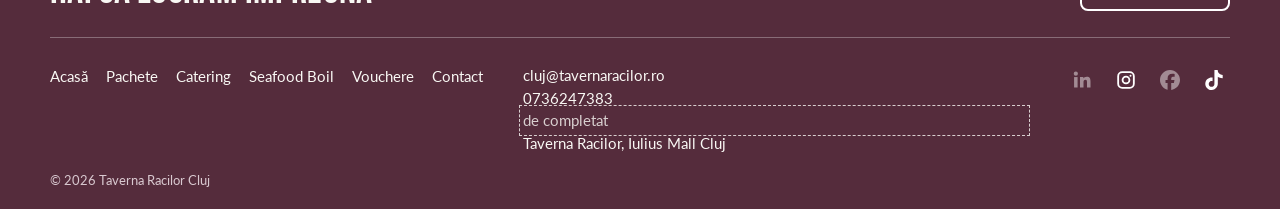
==== commit 96e5d387: "Organizează cardurile Evenimente, Corporate și Private" ====
--- a/index.html
+++ b/index.html
@@ -78,22 +78,20 @@
 
 <section class="sec" id="evenimente">
   <div class="wrap">
-    <div class="event-cover rv">
-      <img src="assets/event-corporate.jpg" alt="Sală pregătită pentru întâlniri și evenimente" loading="lazy" decoding="async">
-      <div class="event-cover-content">
-        <h2>Evenimente</h2>
-        <ul class="event-types" aria-label="Tipuri de evenimente">
-          <li><a href="conferinte.html">Business meetings</a></li>
-          <li><a href="corporate.html">Team building</a></li>
-        </ul>
-      </div>
-    </div>
     <div class="evgrid">
       <article class="ev rv">
+        <figure><img src="assets/oyster-event.jpg" alt="Recepție cu stridii proaspete pentru un eveniment" loading="lazy" decoding="async" onerror="this.remove()"></figure>
+        <div class="cbody">
+          <h3>Evenimente</h3><span class="rule" style="margin:14px 0 16px"></span>
+          <p>Business meetings, team building, petreceri private și aniversări, precum și petreceri de Crăciun și Revelion.</p>
+          <a class="link" href="#form">Mai multe detalii</a>
+        </div>
+      </article>
+      <article class="ev rv">
         <figure><img src="assets/event-corporate.jpg" alt="Sală cu mese rotunde și aranjamente florale, pregătită pentru un eveniment de firmă" loading="lazy" decoding="async" onerror="this.remove()"></figure>
         <div class="cbody">
           <h3>Corporate</h3><span class="rule" style="margin:14px 0 16px"></span>
-          <p>De la mese de echipă și cine de gală la petreceri de Crăciun și de Revelion, organizăm evenimente care reflectă brandul vostru.</p>
+          <p>Business meetings, team building, conferințe, seminarii, cine de gală și lansări de produse, pentru echipe, clienți și parteneri.</p>
           <a class="link" data-go="corporate" href="#form">Mai multe detalii</a>
         </div>
       </article>
@@ -101,7 +99,7 @@
         <figure><img src="assets/event-private.jpg" alt="Masă lungă pregătită pentru un eveniment privat, cu echipa de servire aliniată" loading="lazy" decoding="async" onerror="this.remove()"></figure>
         <div class="cbody">
           <h3>Private</h3><span class="rule" style="margin:14px 0 16px"></span>
-          <p>Cine intime, aniversări, botezuri și petreceri de Crăciun și de Revelion, în zona dedicată grupurilor sau la voi acasă, cu o notă personală.</p>
+          <p>Petreceri private și aniversări, cine intime și reuniuni în familie, în zona dedicată grupurilor sau la voi acasă, cu o notă personală.</p>
           <a class="link" data-go="private" href="#form">Mai multe detalii</a>
         </div>
       </article>
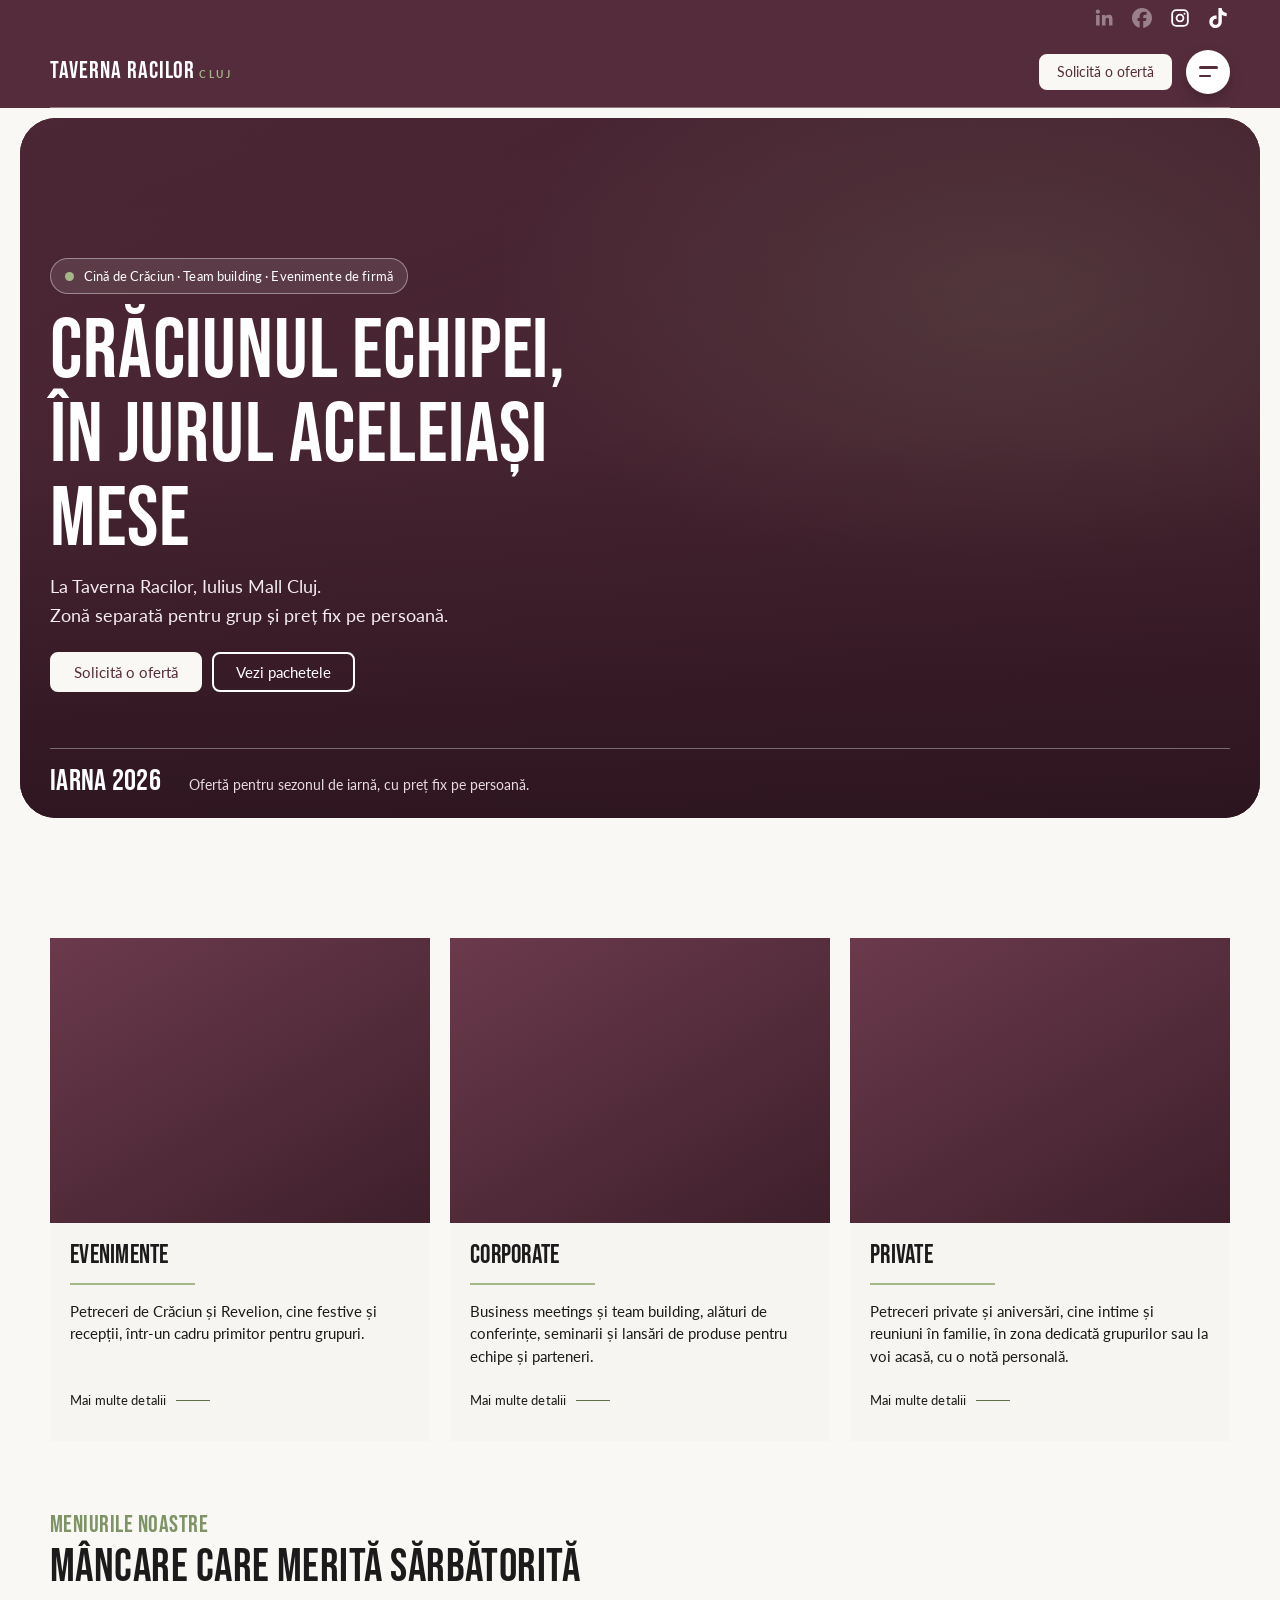
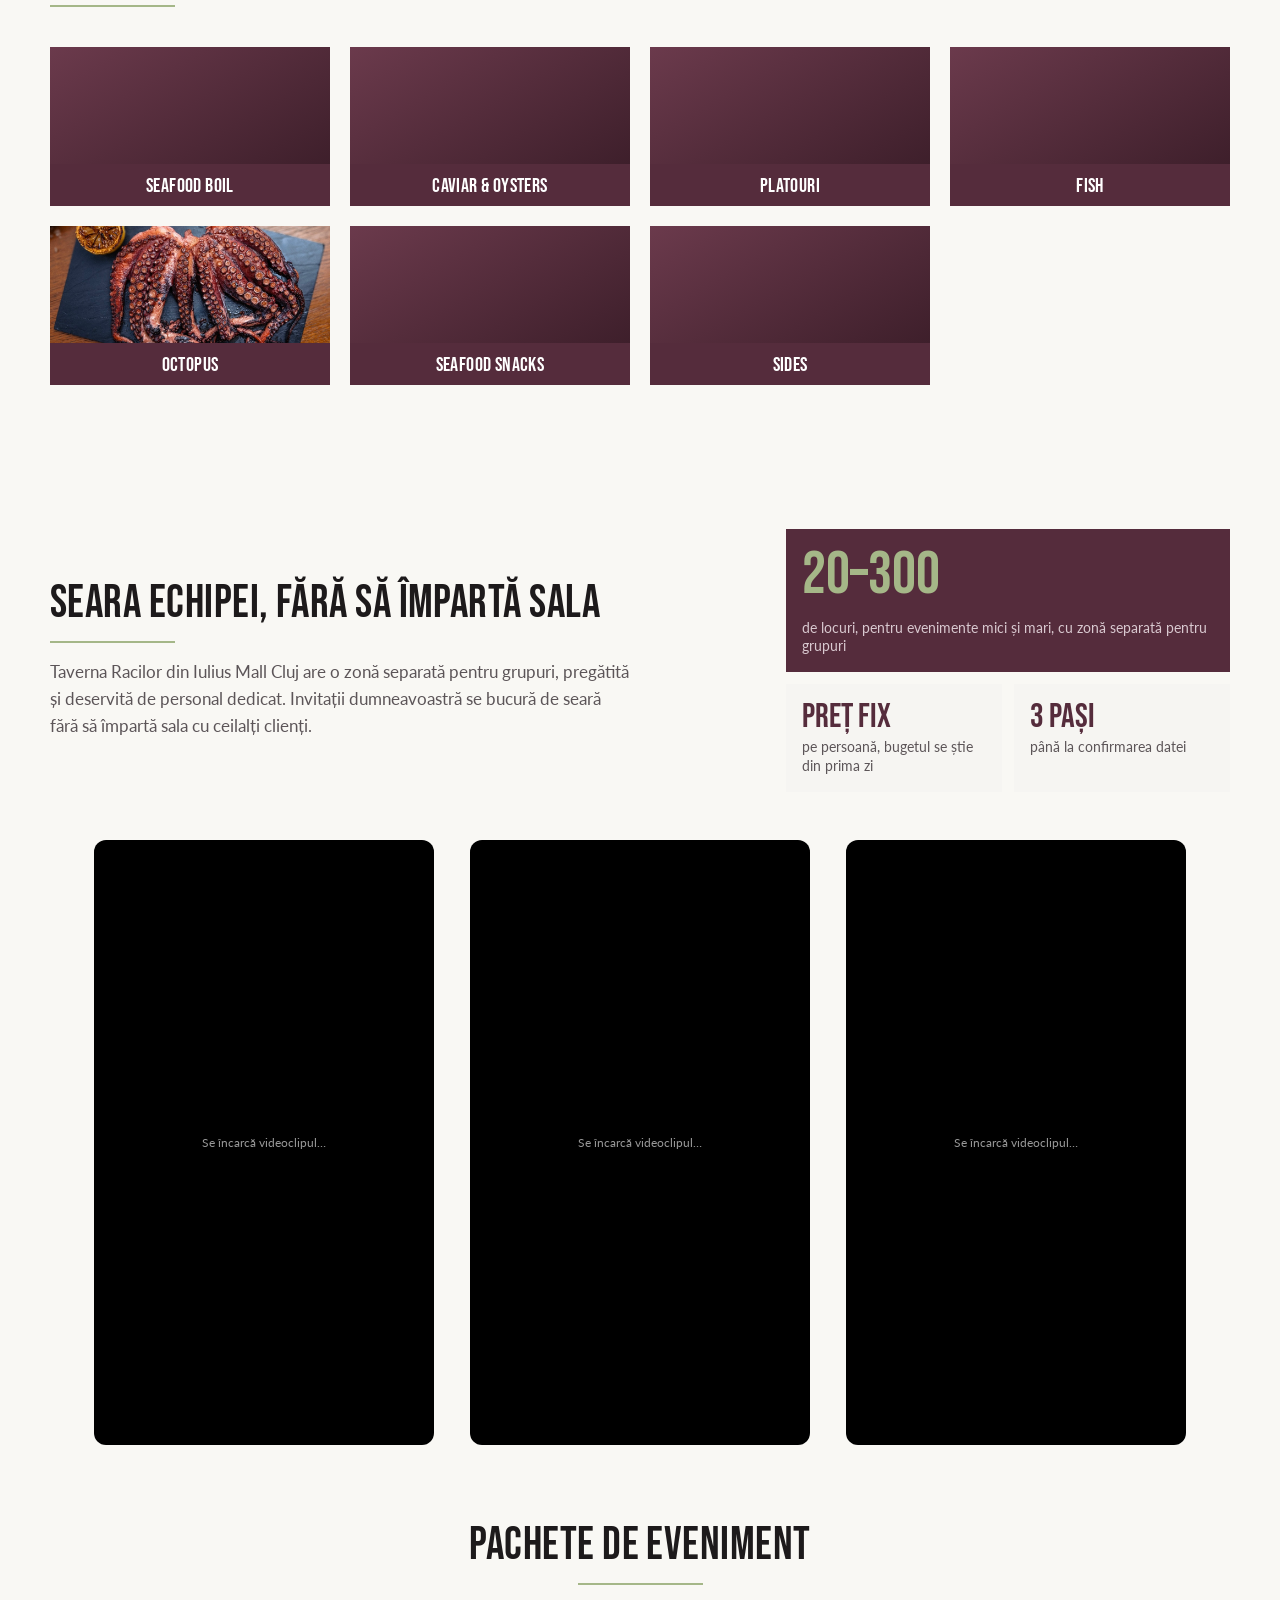
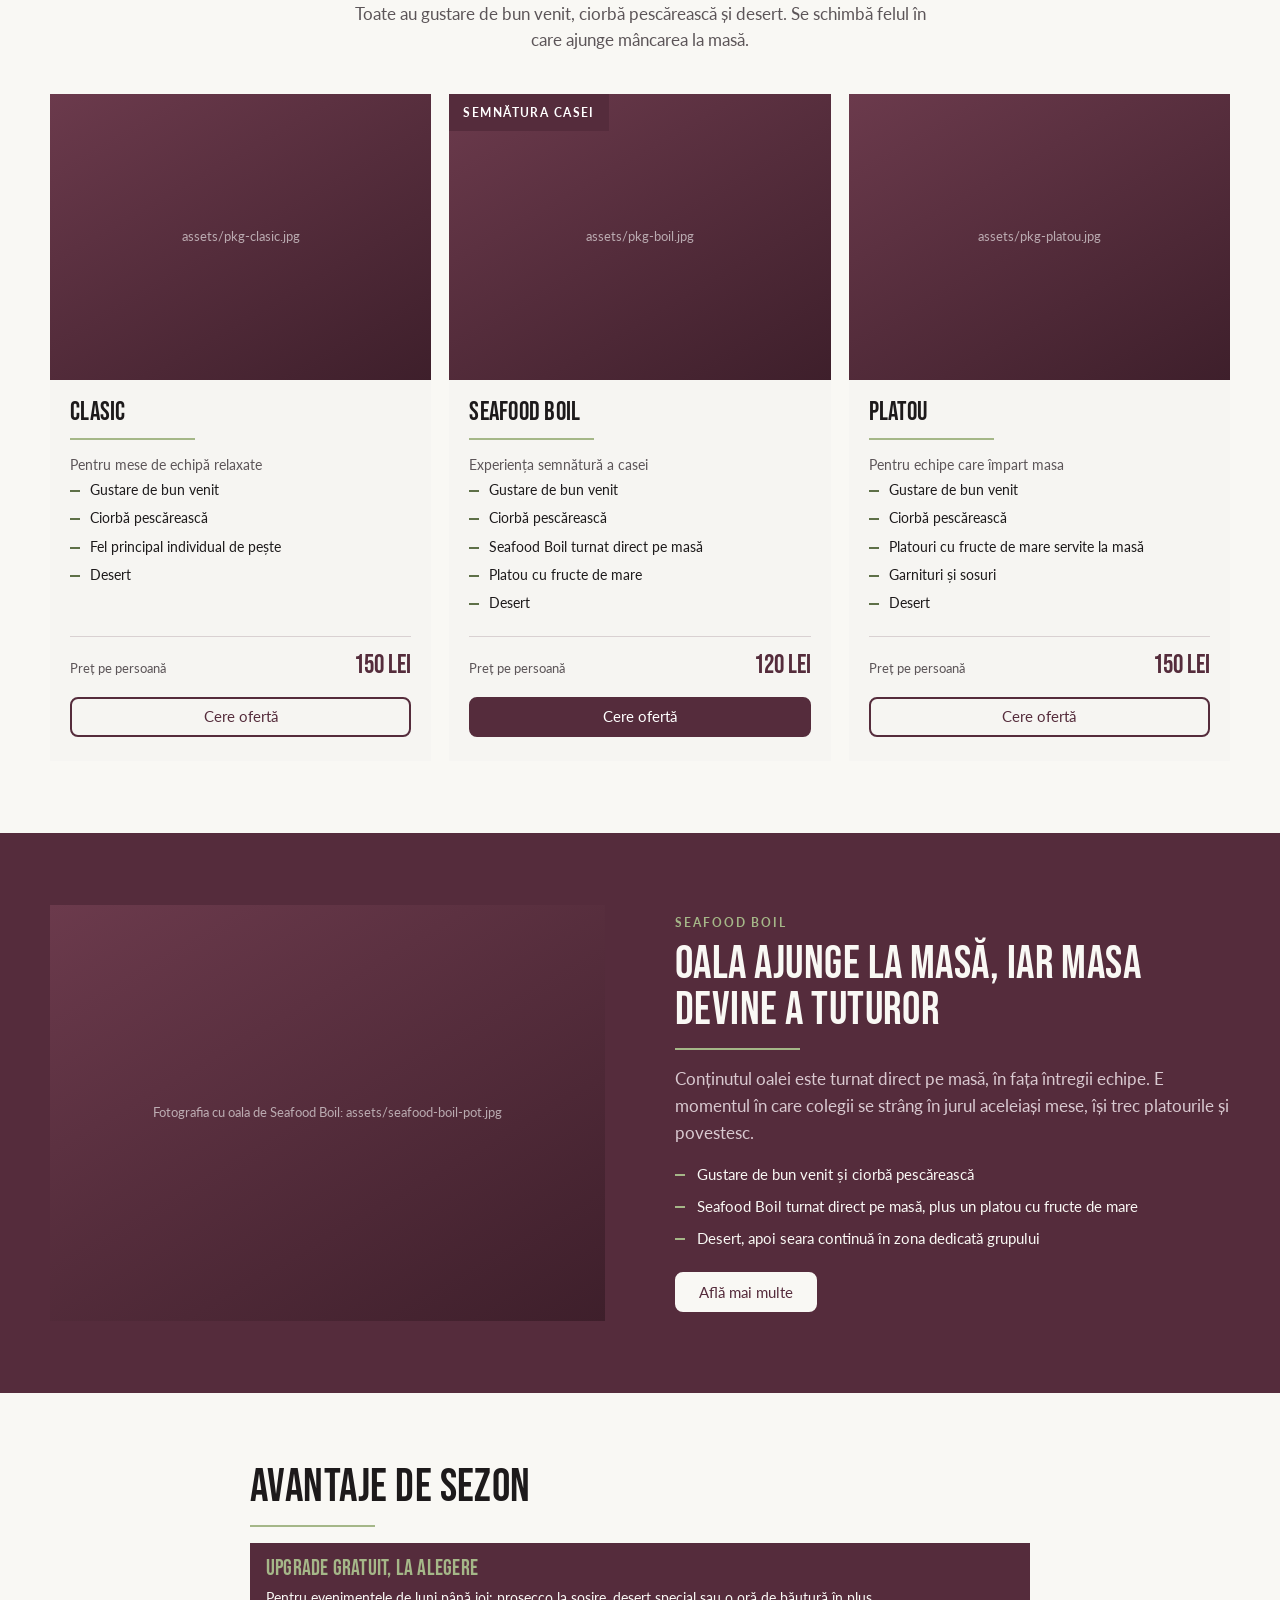
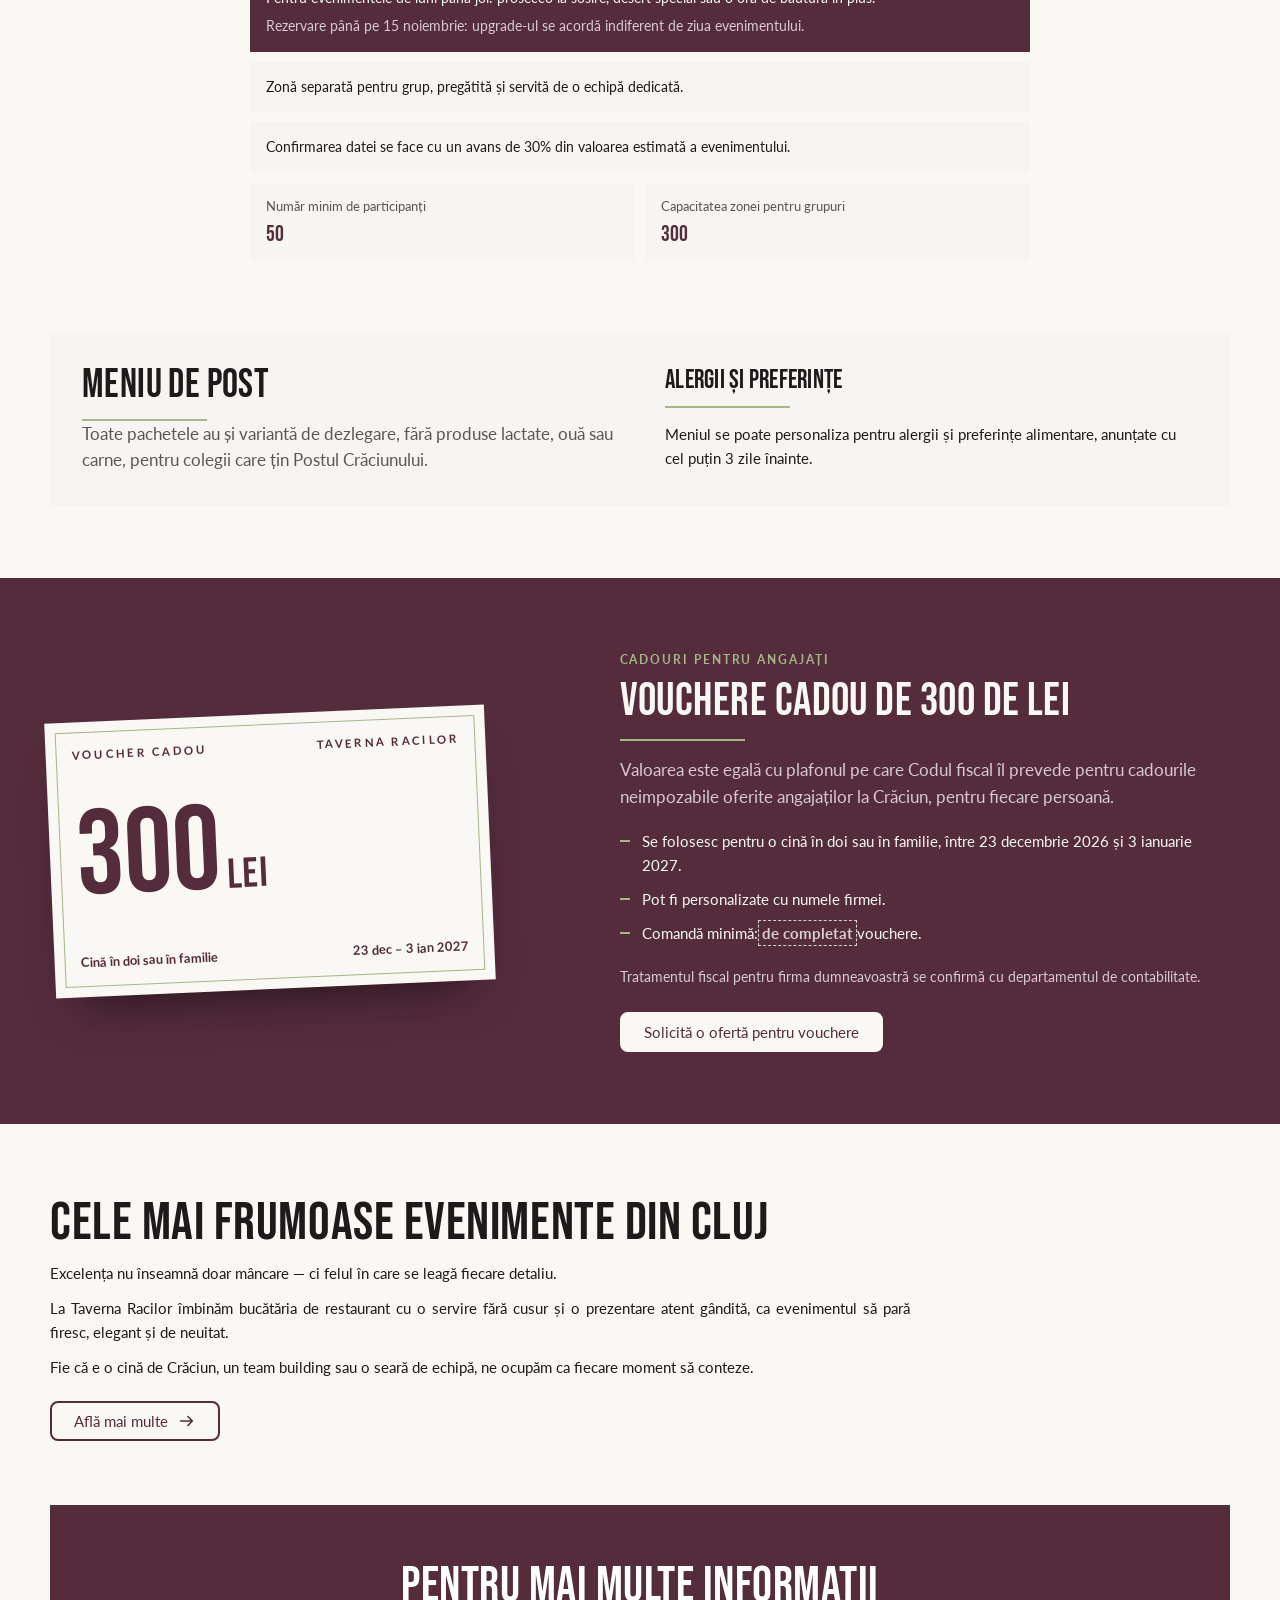
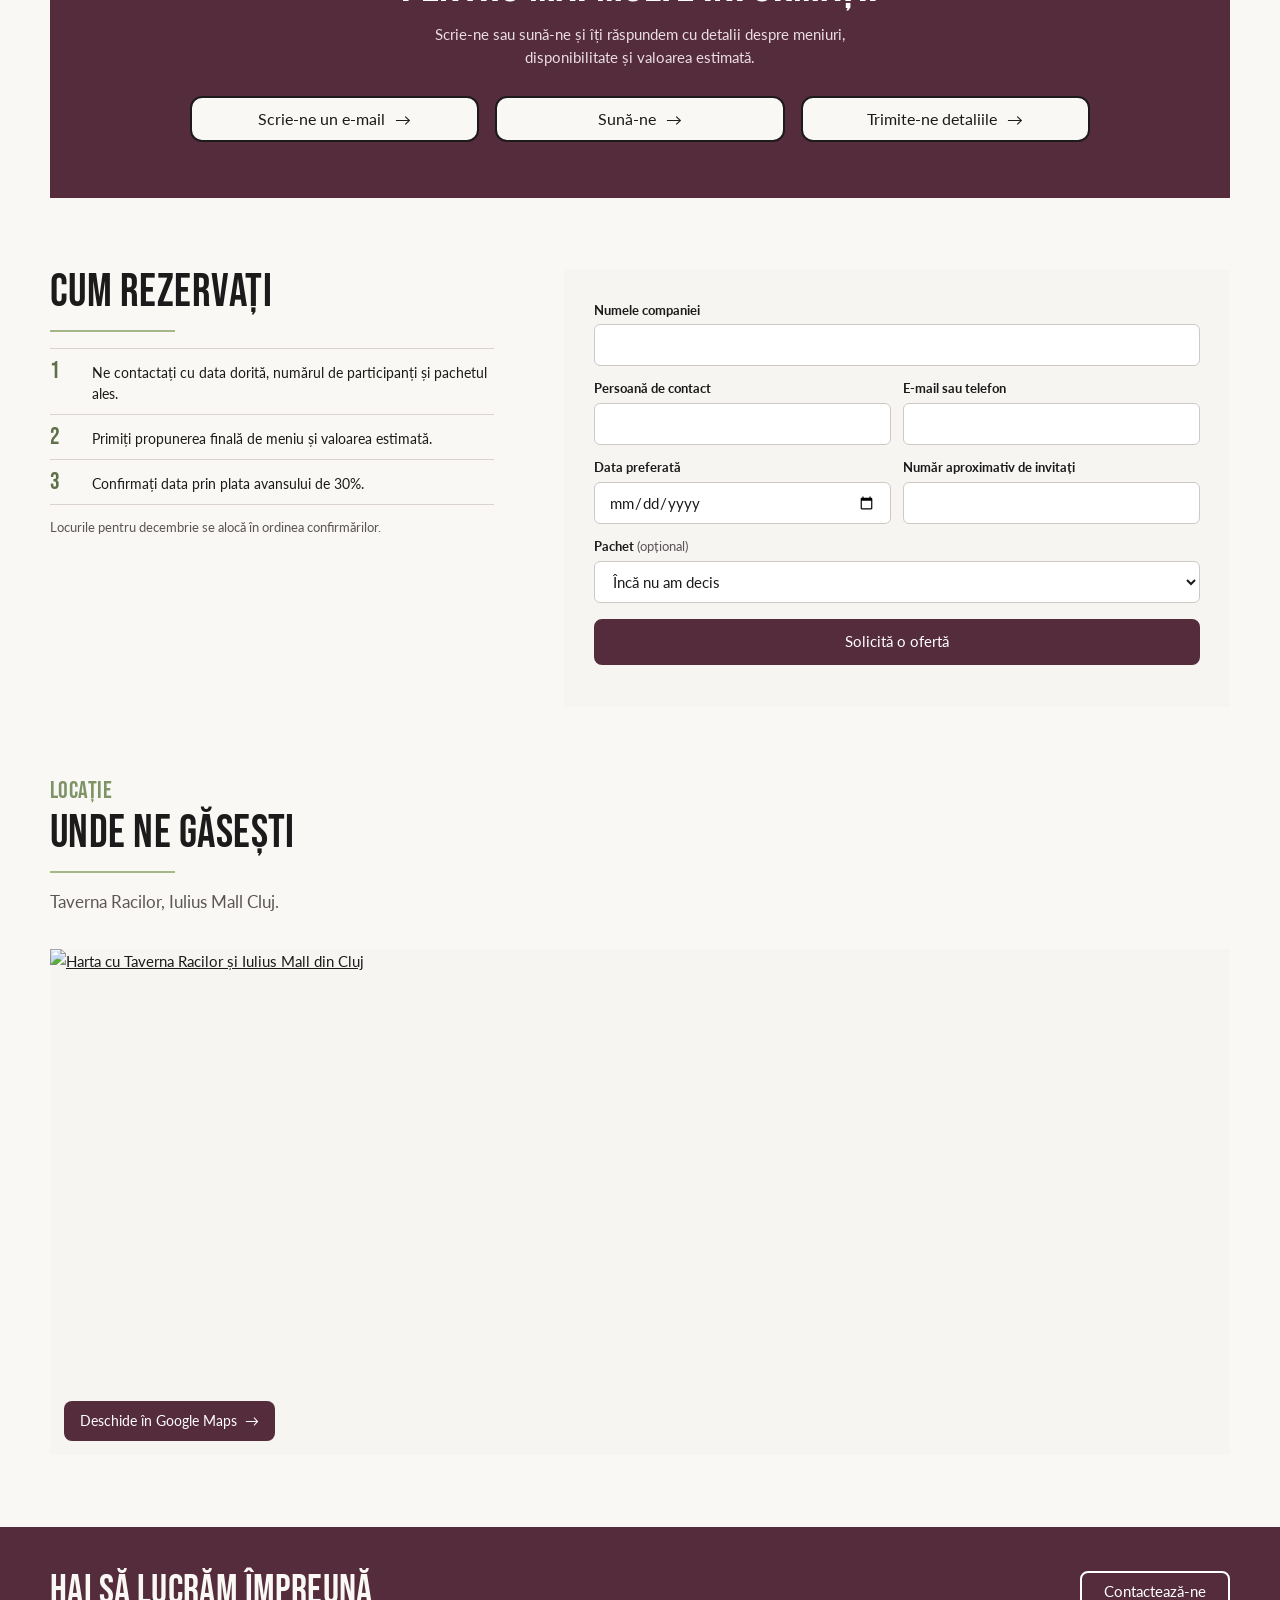
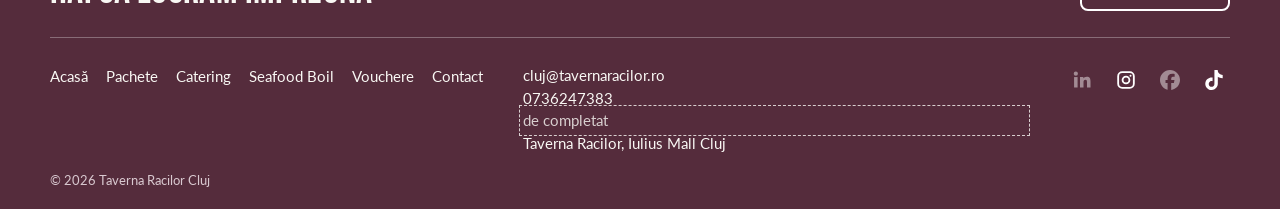
==== commit 066c7143: "Diferențiază textele Evenimente și Corporate" ====
--- a/index.html
+++ b/index.html
@@ -83,7 +83,7 @@
         <figure><img src="assets/oyster-event.jpg" alt="Recepție cu stridii proaspete pentru un eveniment" loading="lazy" decoding="async" onerror="this.remove()"></figure>
         <div class="cbody">
           <h3>Evenimente</h3><span class="rule" style="margin:14px 0 16px"></span>
-          <p>Business meetings, team building, petreceri private și aniversări, precum și petreceri de Crăciun și Revelion.</p>
+          <p>Petreceri de Crăciun și Revelion, cine festive și recepții, într-un cadru primitor pentru grupuri.</p>
           <a class="link" href="#form">Mai multe detalii</a>
         </div>
       </article>
@@ -91,7 +91,7 @@
         <figure><img src="assets/event-corporate.jpg" alt="Sală cu mese rotunde și aranjamente florale, pregătită pentru un eveniment de firmă" loading="lazy" decoding="async" onerror="this.remove()"></figure>
         <div class="cbody">
           <h3>Corporate</h3><span class="rule" style="margin:14px 0 16px"></span>
-          <p>Business meetings, team building, conferințe, seminarii, cine de gală și lansări de produse, pentru echipe, clienți și parteneri.</p>
+          <p>Business meetings și team building, alături de conferințe, seminarii și lansări de produse pentru echipe și parteneri.</p>
           <a class="link" data-go="corporate" href="#form">Mai multe detalii</a>
         </div>
       </article>
--- a/assets/style.css
+++ b/assets/style.css
@@ -102,14 +102,6 @@
 .brush.c-bg{color:var(--bg)}
 
 /* event types (LK-style) */
-.event-cover{position:relative;min-height:clamp(240px,38vw,430px);overflow:hidden;border-radius:18px;display:flex;align-items:flex-end;margin-bottom:clamp(28px,4vw,44px);background:var(--plum-d);color:#fff;isolation:isolate}
-.event-cover>img{position:absolute;inset:0;width:100%;height:100%;object-fit:cover;z-index:-2}
-.event-cover::after{content:"";position:absolute;inset:0;z-index:-1;background:linear-gradient(180deg,rgba(40,18,28,.08),rgba(40,18,28,.78))}
-.event-cover-content{width:100%;padding:clamp(24px,5vw,52px)}
-.event-cover h2{font-size:clamp(42px,7vw,72px);margin-bottom:20px}
-.event-types{display:flex;flex-wrap:wrap;gap:10px}
-.event-types a{display:inline-flex;padding:8px 14px;border:1px solid rgba(255,255,255,.75);border-radius:999px;color:#fff;text-decoration:none;background:rgba(62,31,43,.28)}
-.event-types a:hover{background:#fff;color:var(--plum)}
 .evintro{max-width:860px}
 .evintro h2{font-size:clamp(42px,7vw,72px)}
 .evintro p{font-size:clamp(17px,1.7vw,19px);line-height:1.6;margin-top:16px;text-align:justify;hyphens:auto}
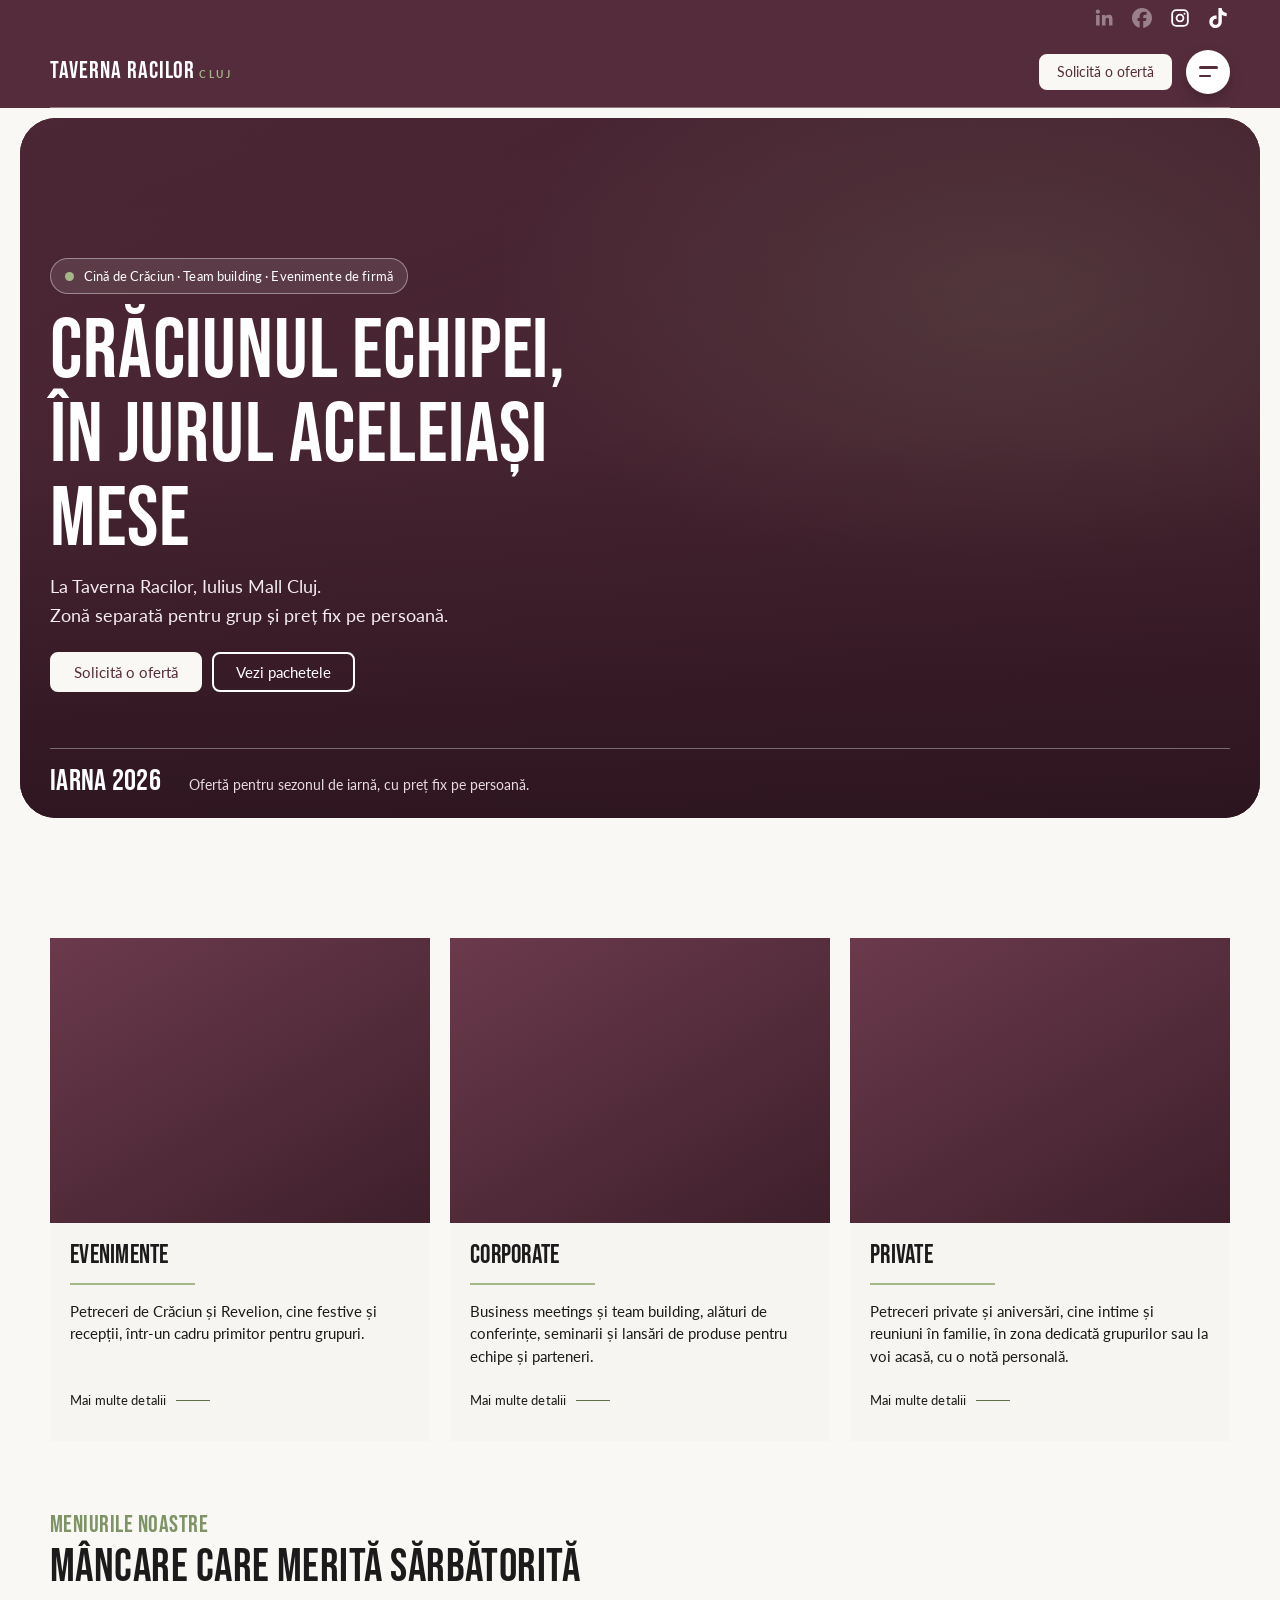
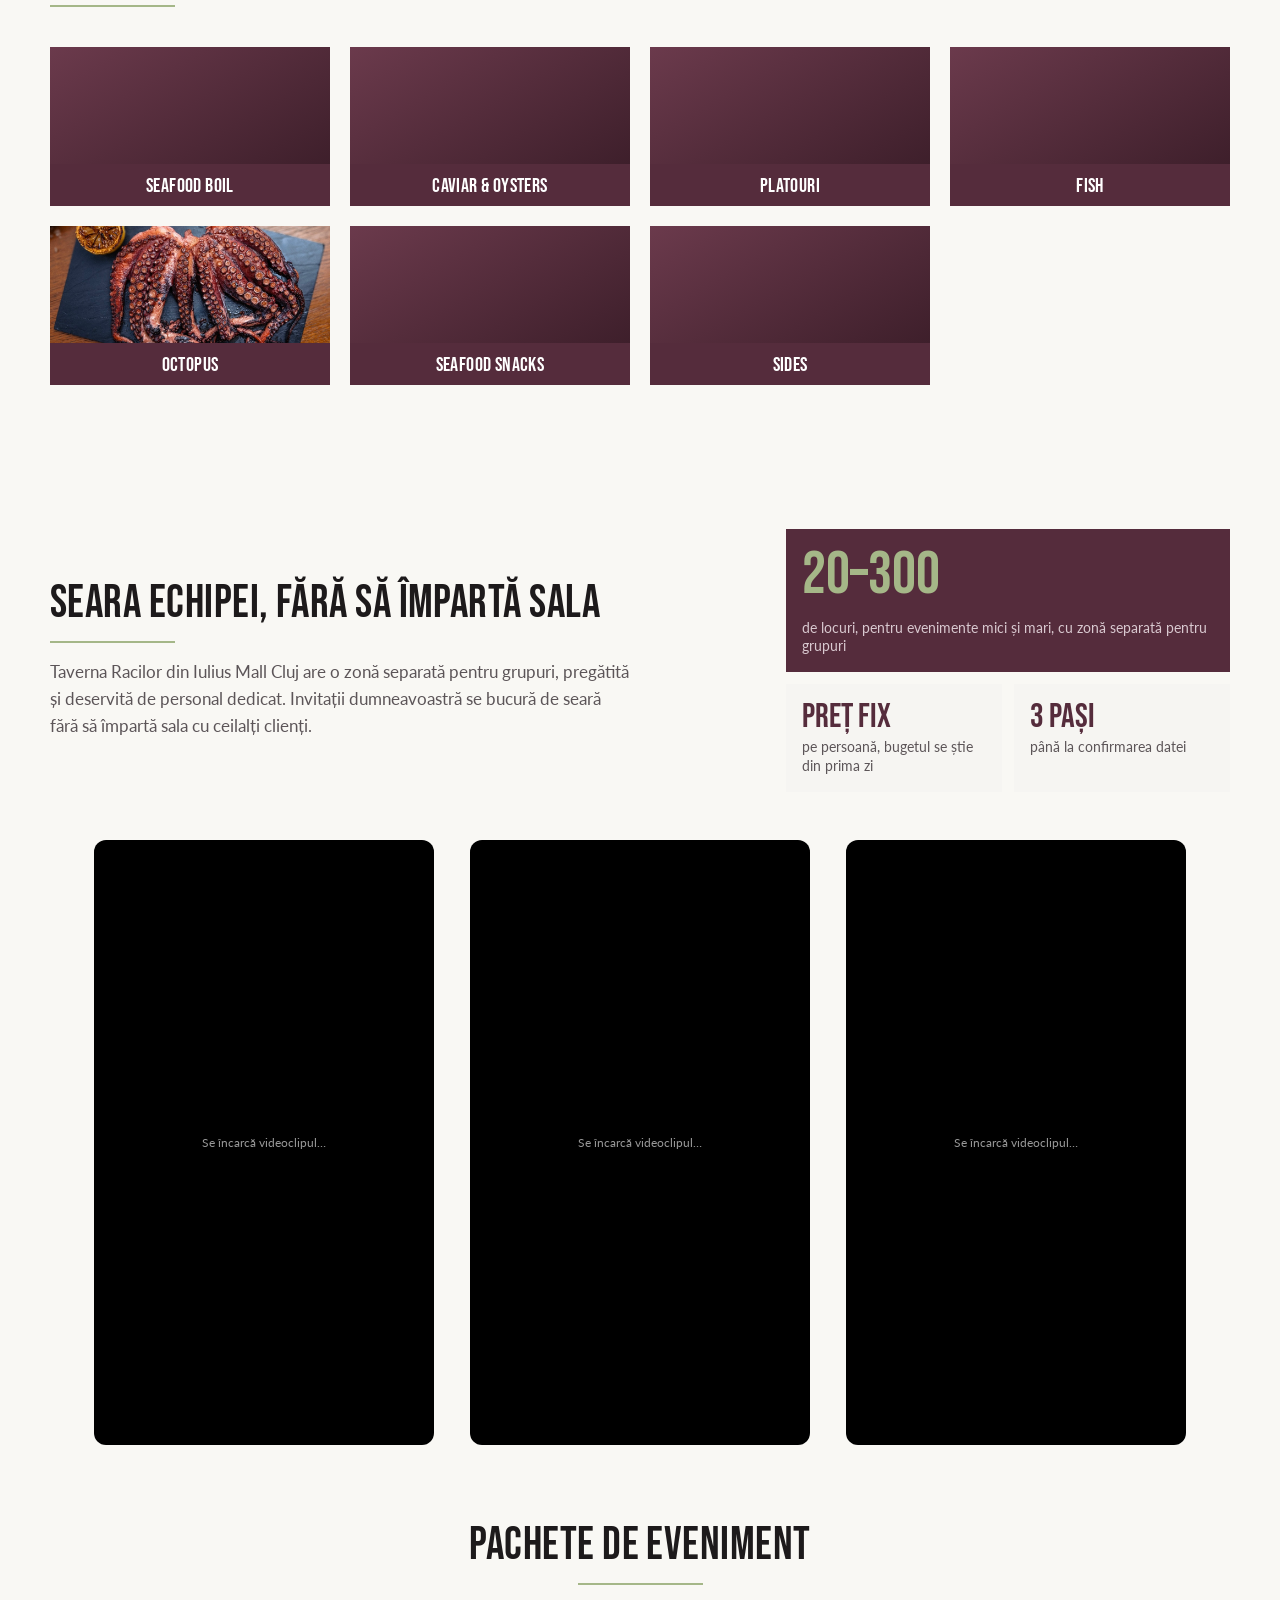
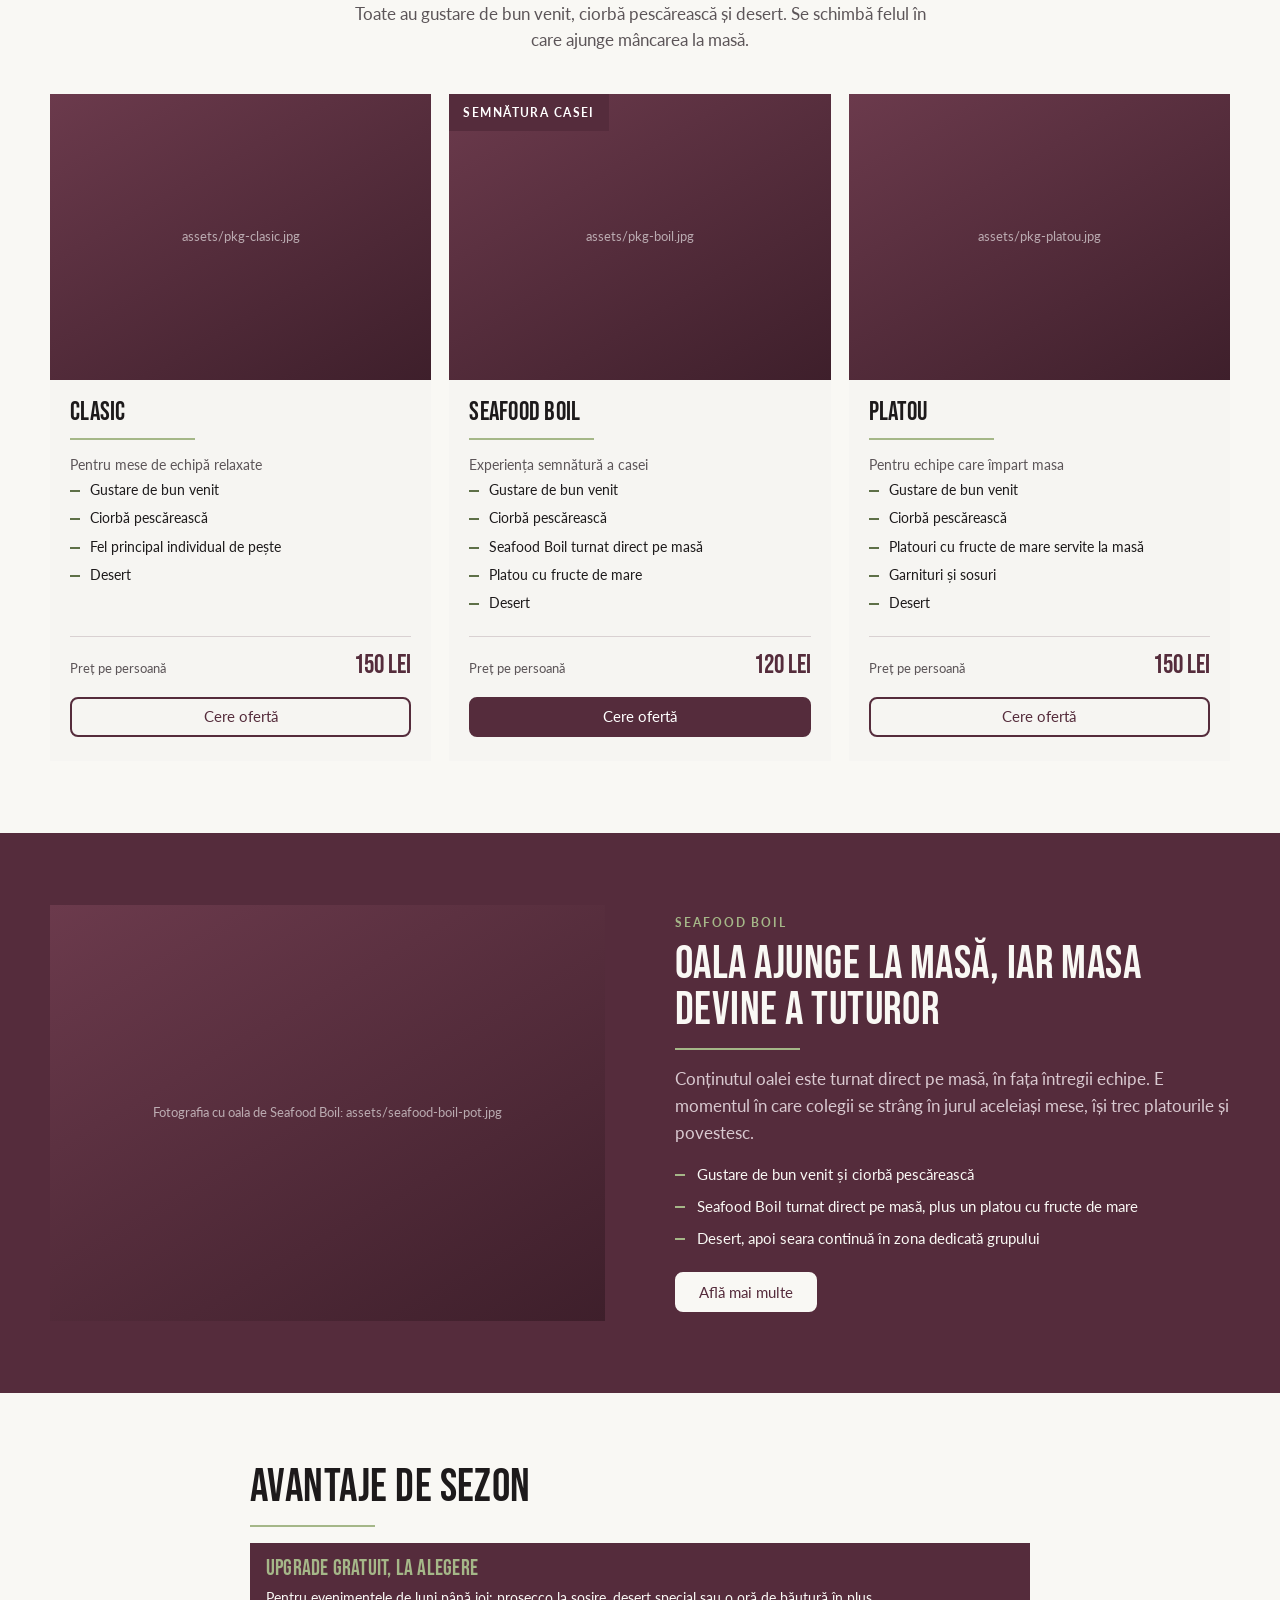
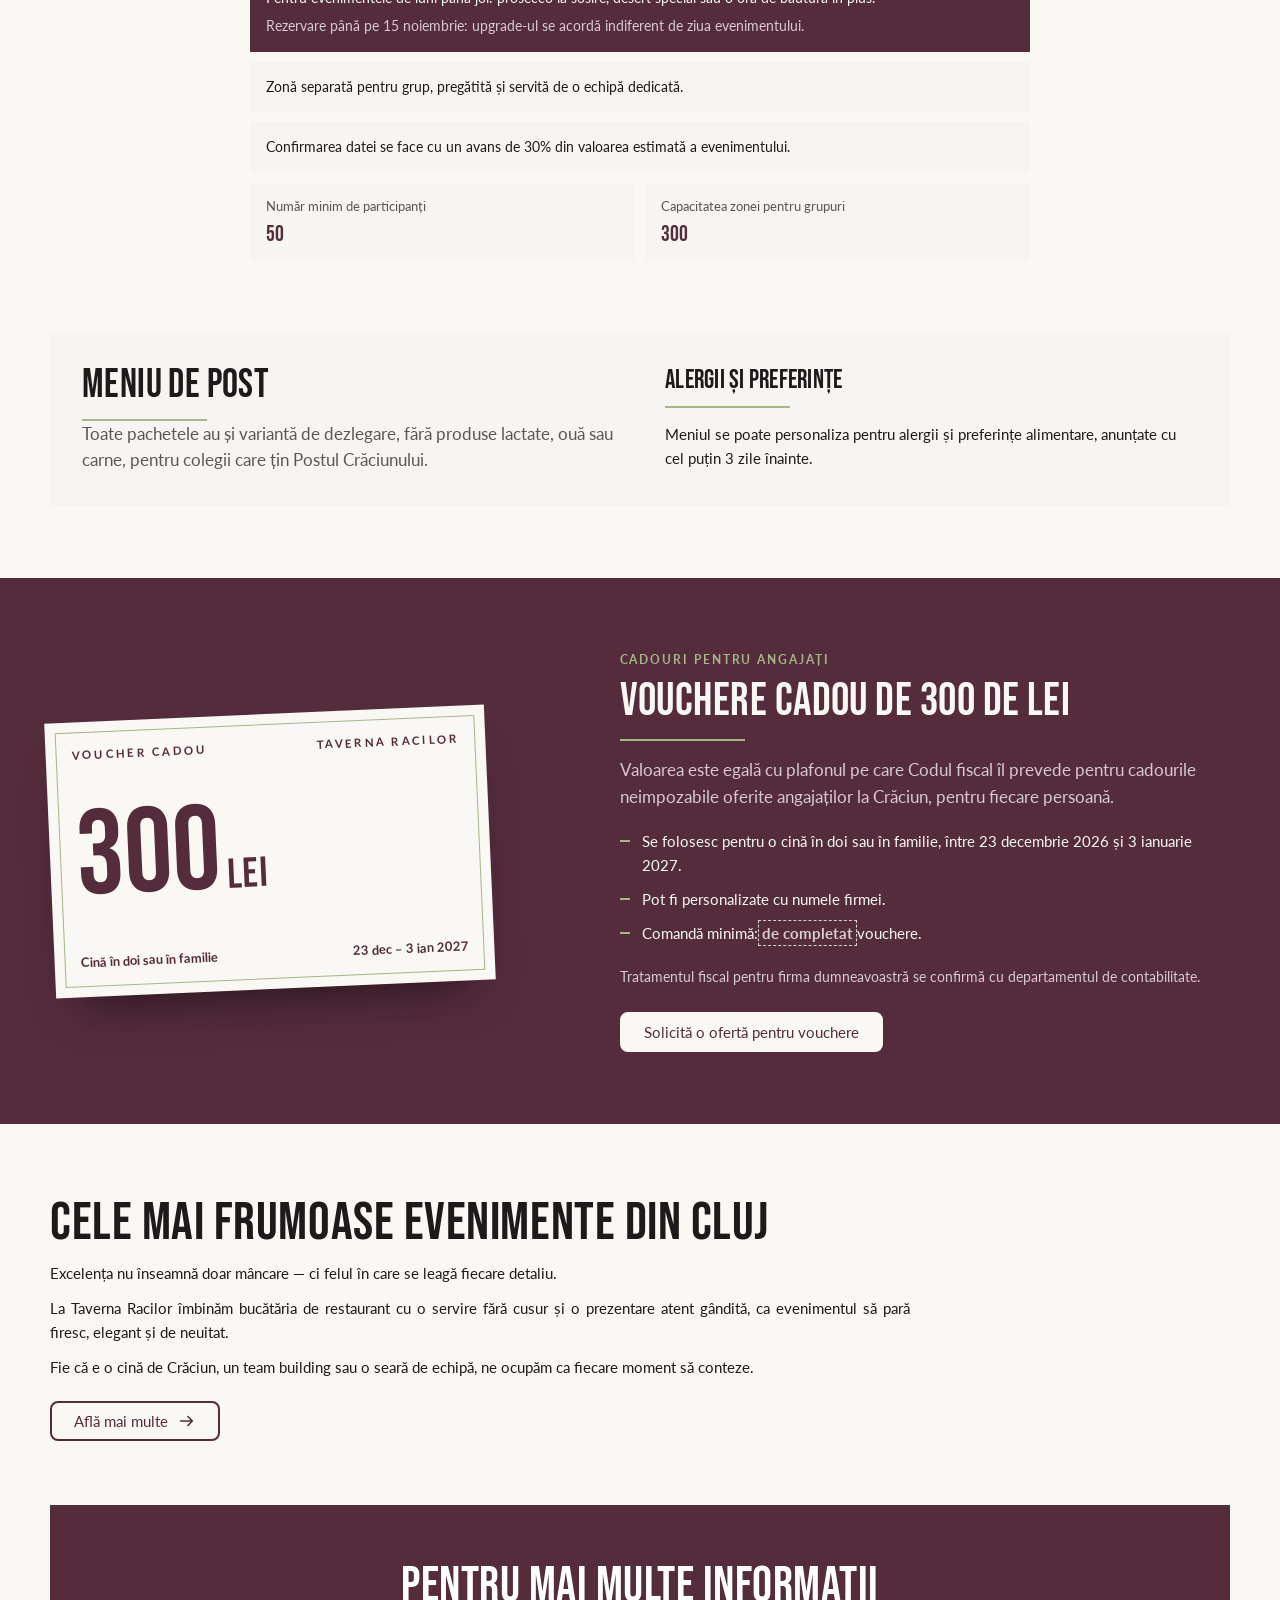
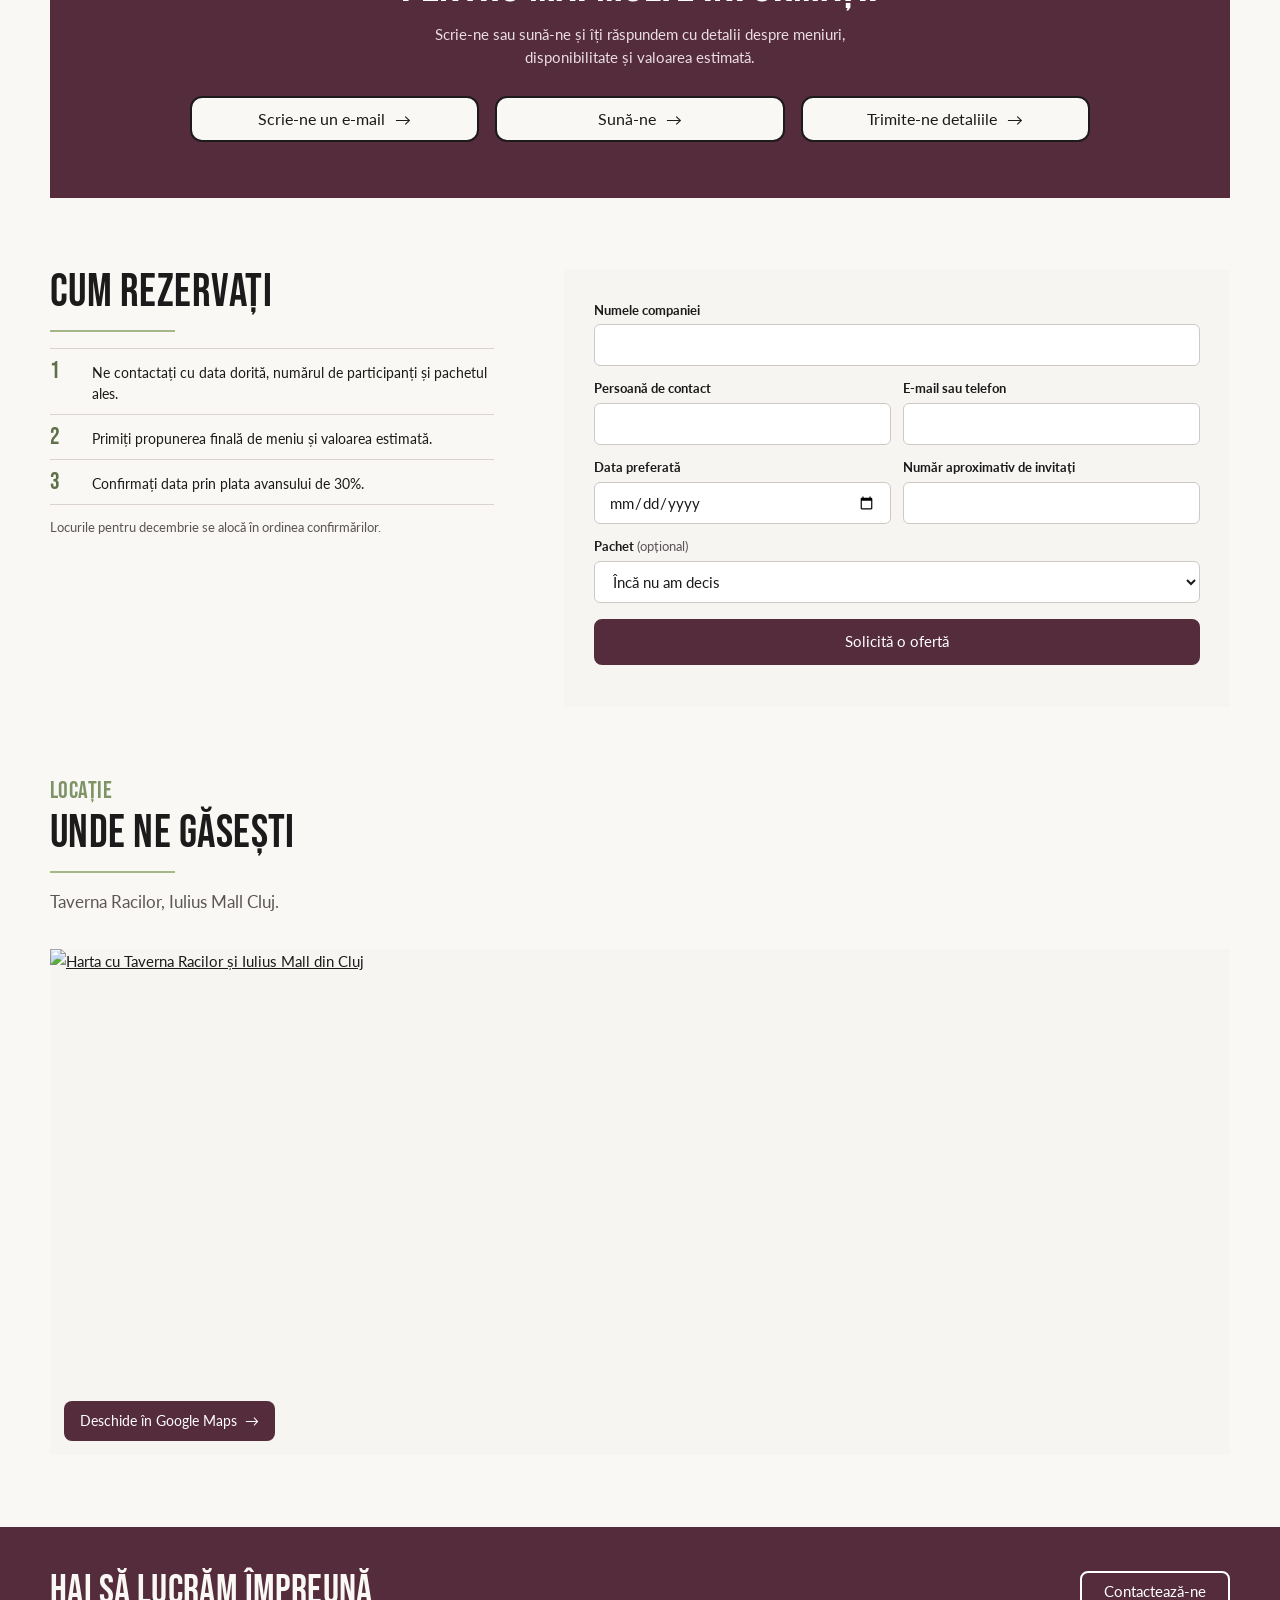
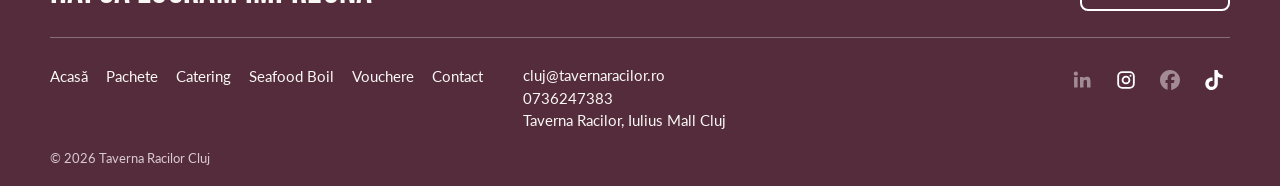
==== commit 37712249: "Elimină câmpul de contact necompletat din footer" ====
--- a/index.html
+++ b/index.html
@@ -344,7 +344,6 @@
         <div class="fcontact">
           <a data-link="mail" data-val="email"></a>
           <a data-link="tel" data-val="phone"></a>
-          <span class="v" data-val="contactName"></span>
           <a href="https://www.google.com/maps/search/?api=1&query=Taverna+Racilor+Iulius+Mall+Cluj" target="_blank" rel="noopener">Taverna Racilor, Iulius Mall Cluj</a>
         </div>
         <div class="fsoc" aria-label="Rețele sociale"><a data-social="linkedin" aria-label="LinkedIn" target="_blank" rel="noopener"><svg viewBox="0 0 24 24" aria-hidden="true"><rect x="2.5" y="8.5" width="4.2" height="12.5"/><circle cx="4.6" cy="4.4" r="2.5"/><path d="M9.6 8.5h4v1.8c.7-1.3 2.200-2.200 4.100-2.200 3.800 0 4.500 2.500 4.500 5.700V21h-4.200v-6.200c0-1.500-.1-3.100-1.900-3.100s-2.300 1.300-2.300 3V21H9.600z"/></svg></a><a data-social="instagram" aria-label="Instagram" target="_blank" rel="noopener"><svg viewBox="0 0 24 24" aria-hidden="true"><path d="M7.5 1.500h9A6 6 0 0 1 22.500 7.500v9a6 6 0 0 1-6 6h-9a6 6 0 0 1-6-6v-9a6 6 0 0 1 6-6zm0 2.200a3.800 3.800 0 0 0-3.800 3.800v9a3.800 3.800 0 0 0 3.800 3.800h9a3.800 3.800 0 0 0 3.800-3.800v-9a3.800 3.800 0 0 0-3.800-3.800zM12 6.800a5.200 5.200 0 1 1 0 10.400 5.200 5.200 0 0 1 0-10.400zm0 2.200a3 3 0 1 0 0 6 3 3 0 0 0 0-6zm5.400-3.300a1.200 1.200 0 1 1 0 2.400 1.200 1.200 0 0 1 0-2.400z"/></svg></a><a data-social="facebook" aria-label="Facebook" target="_blank" rel="noopener"><svg viewBox="0 0 24 24" aria-hidden="true"><path d="M9.101 23.691v-7.98H6.627v-3.667h2.474v-1.58c0-4.085 1.848-5.978 5.858-5.978.401 0 .955.042 1.468.103a8.68 8.68 0 0 1 1.141.195v3.325a8.623 8.623 0 0 0-.653-.036 26.805 26.805 0 0 0-.733-.009c-.707 0-1.259.096-1.675.309a1.686 1.686 0 0 0-.679.622c-.258.42-.374.995-.374 1.752v1.297h3.919l-.386 2.103-.287 1.564h-3.246v8.245C19.396 23.238 24 18.179 24 12.044c0-6.627-5.373-12-12-12s-12 5.373-12 12c0 5.628 3.874 10.35 9.101 11.647Z"/></svg></a><a data-social="tiktok" aria-label="TikTok" target="_blank" rel="noopener"><svg viewBox="0 0 24 24" aria-hidden="true"><path d="M12.525.02c1.31-.02 2.61-.01 3.91-.02.08 1.53.63 3.09 1.75 4.17 1.12 1.11 2.7 1.62 4.24 1.79v4.03c-1.44-.05-2.89-.35-4.2-.97-.57-.26-1.1-.59-1.62-.93-.01 2.92.01 5.84-.02 8.75-.08 1.4-.54 2.79-1.35 3.94-1.31 1.92-3.58 3.17-5.91 3.21-1.43.08-2.86-.31-4.08-1.03-2.02-1.19-3.44-3.37-3.65-5.71-.02-.5-.03-1-.01-1.49.18-1.9 1.12-3.72 2.58-4.96 1.66-1.44 3.98-2.13 6.15-1.72.02 1.48-.04 2.96-.04 4.44-.99-.32-2.15-.23-3.02.37-.63.41-1.11 1.04-1.36 1.75-.21.51-.15 1.07-.14 1.61.24 1.64 1.82 3.02 3.5 2.87 1.12-.01 2.19-.66 2.77-1.61.19-.33.4-.67.41-1.06.1-1.79.06-3.57.07-5.36.01-4.03-.01-8.05.02-12.07z"/></svg></a></div>
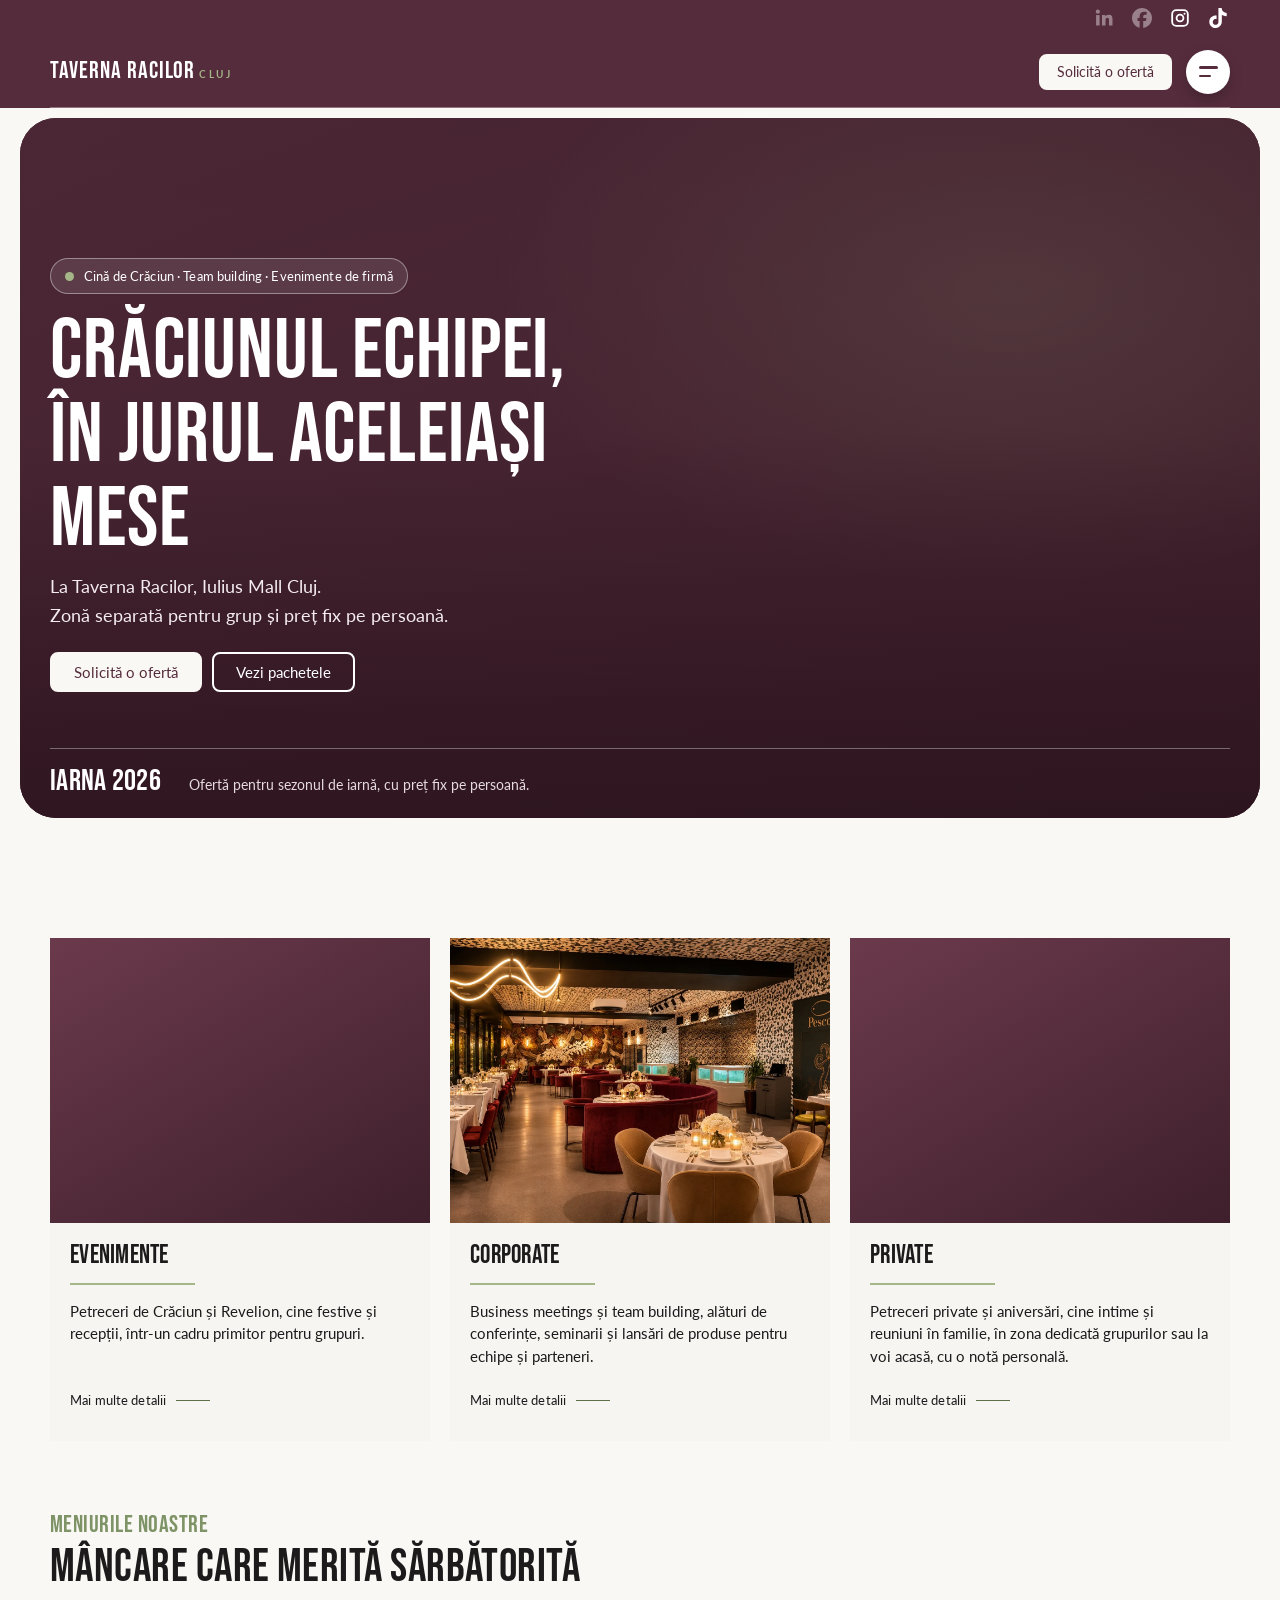
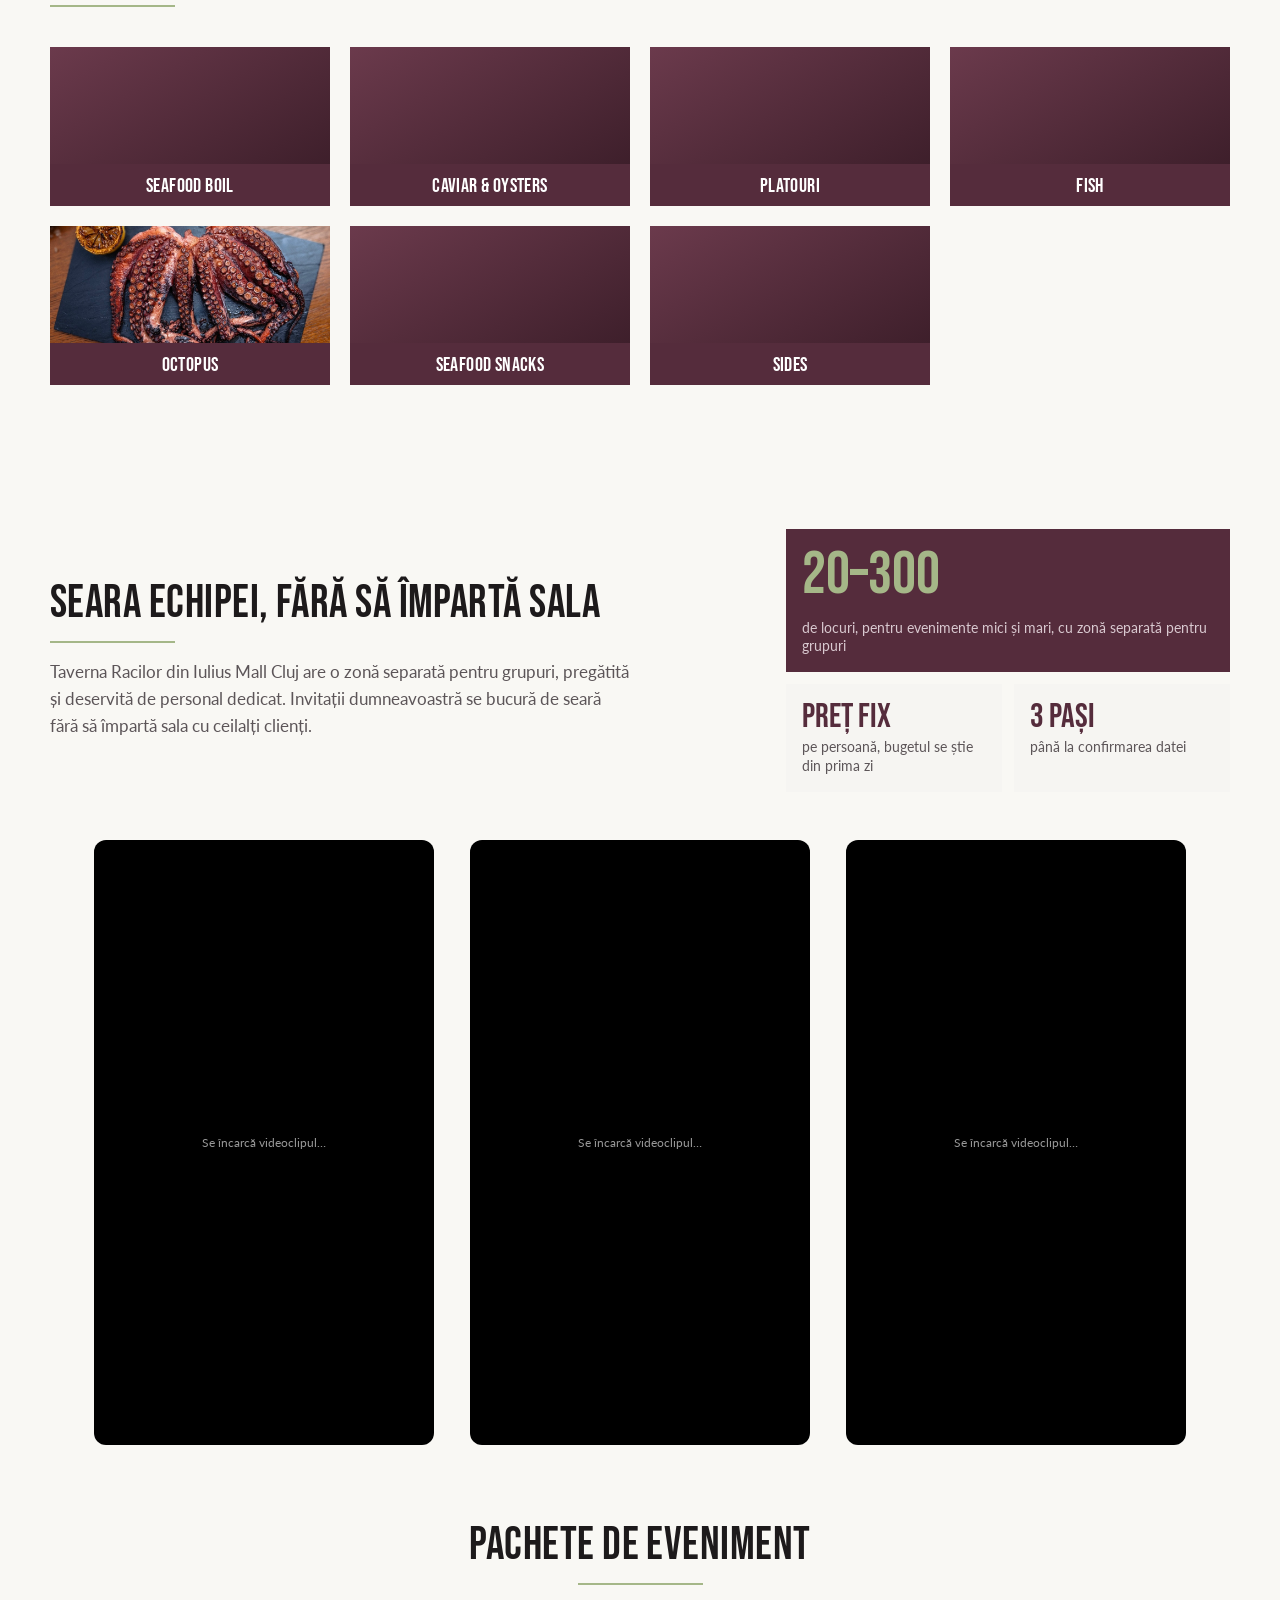
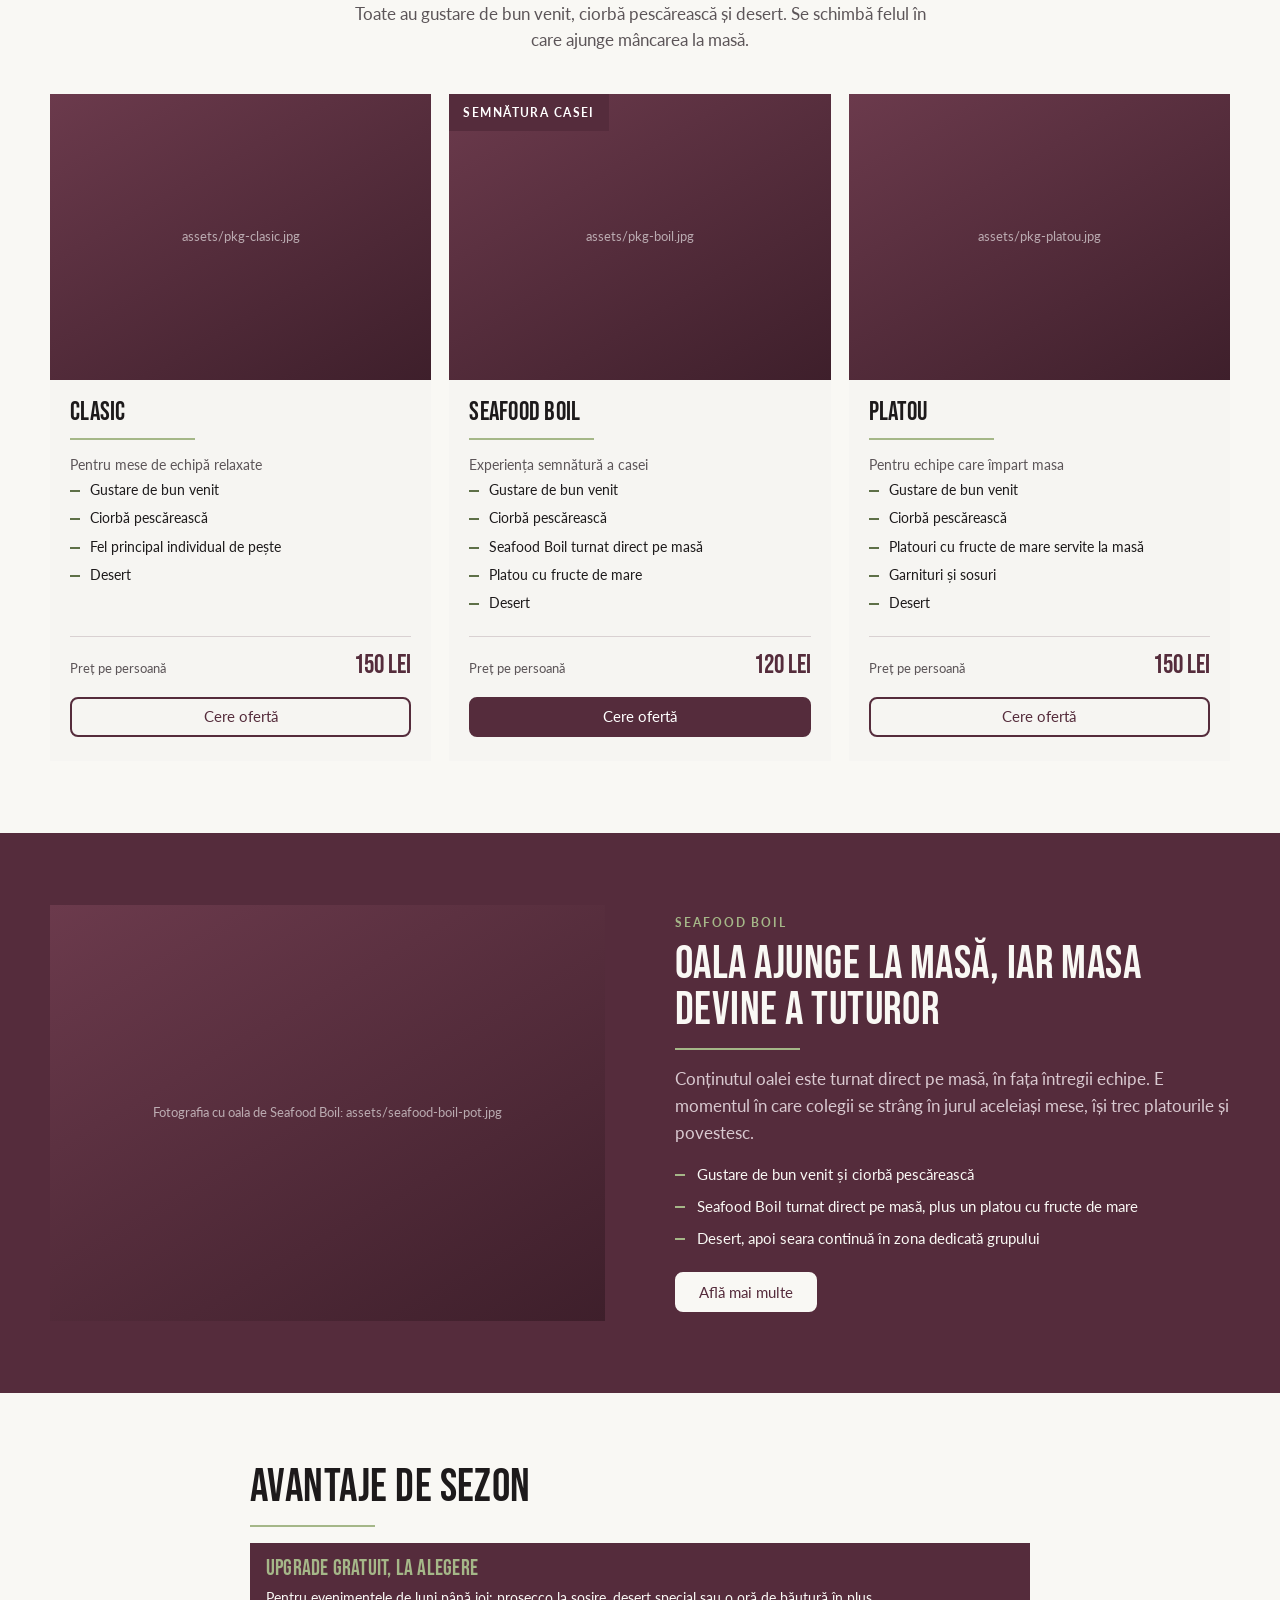
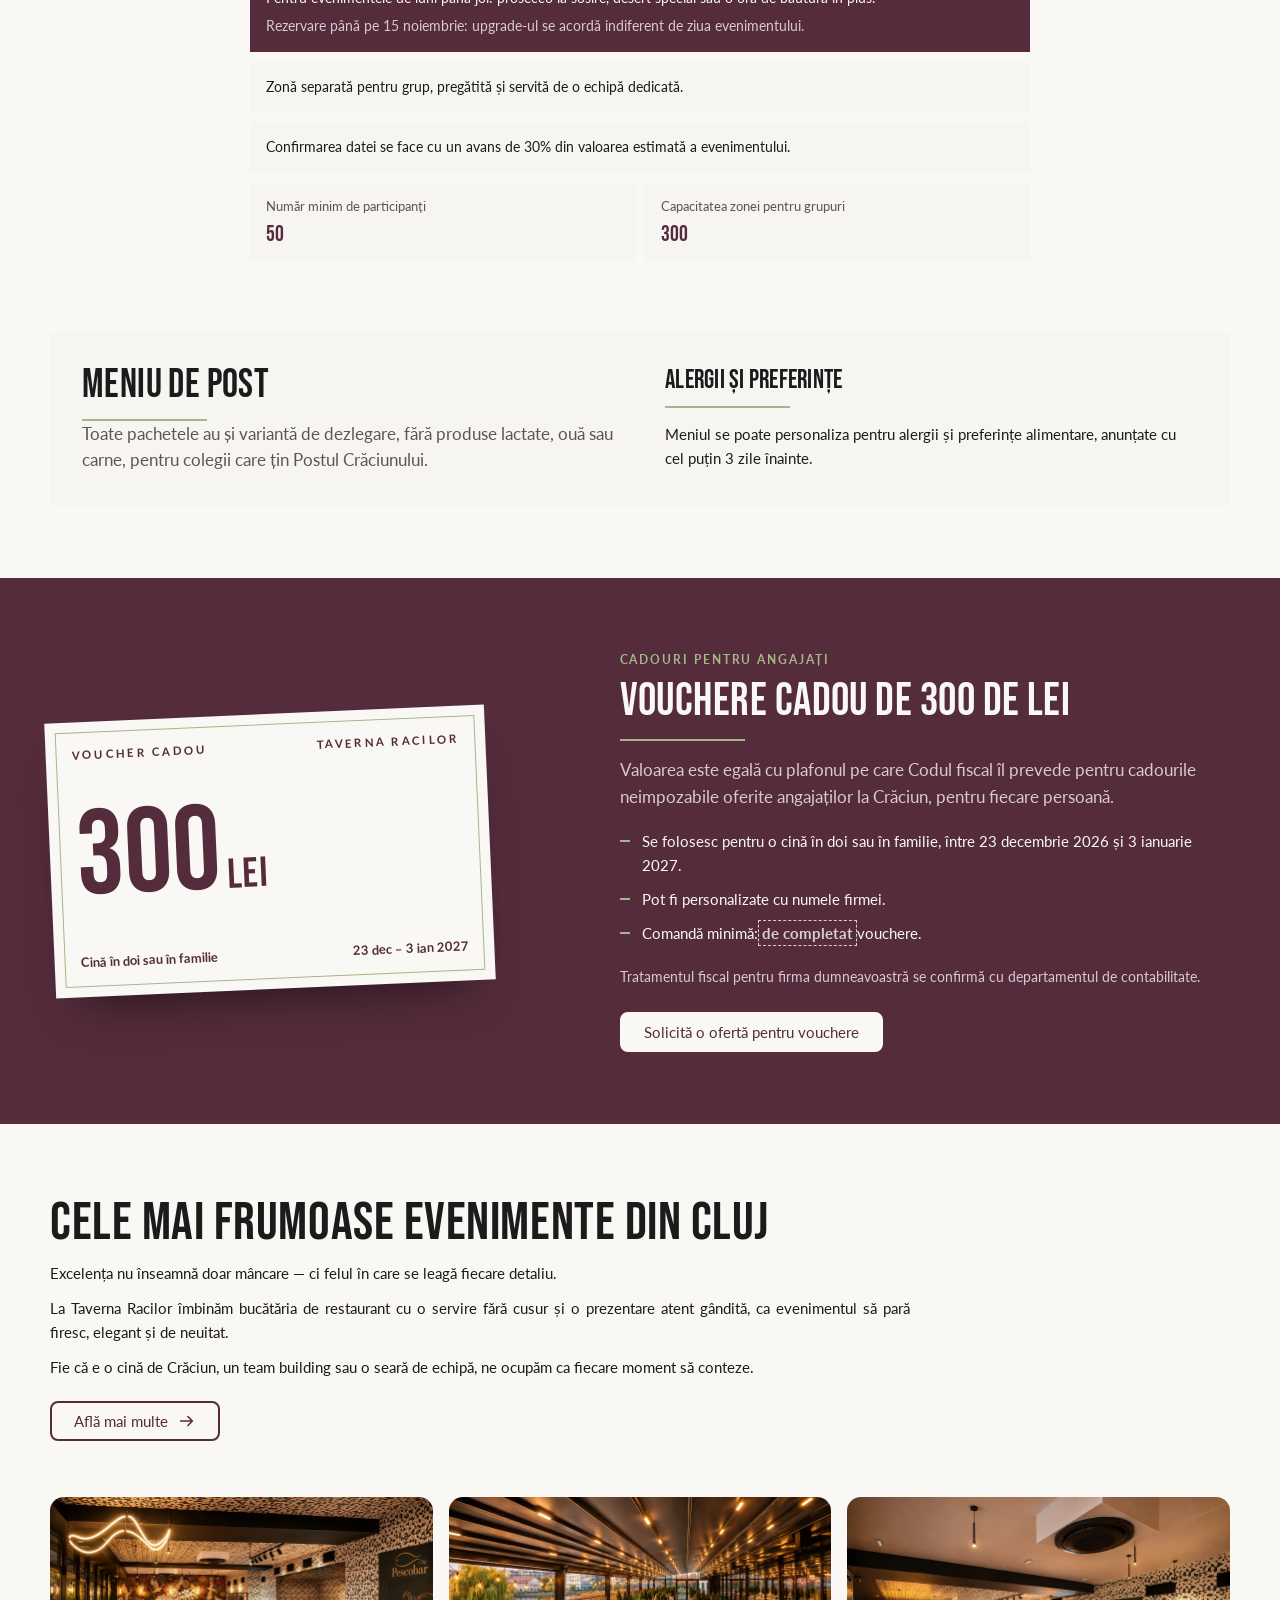
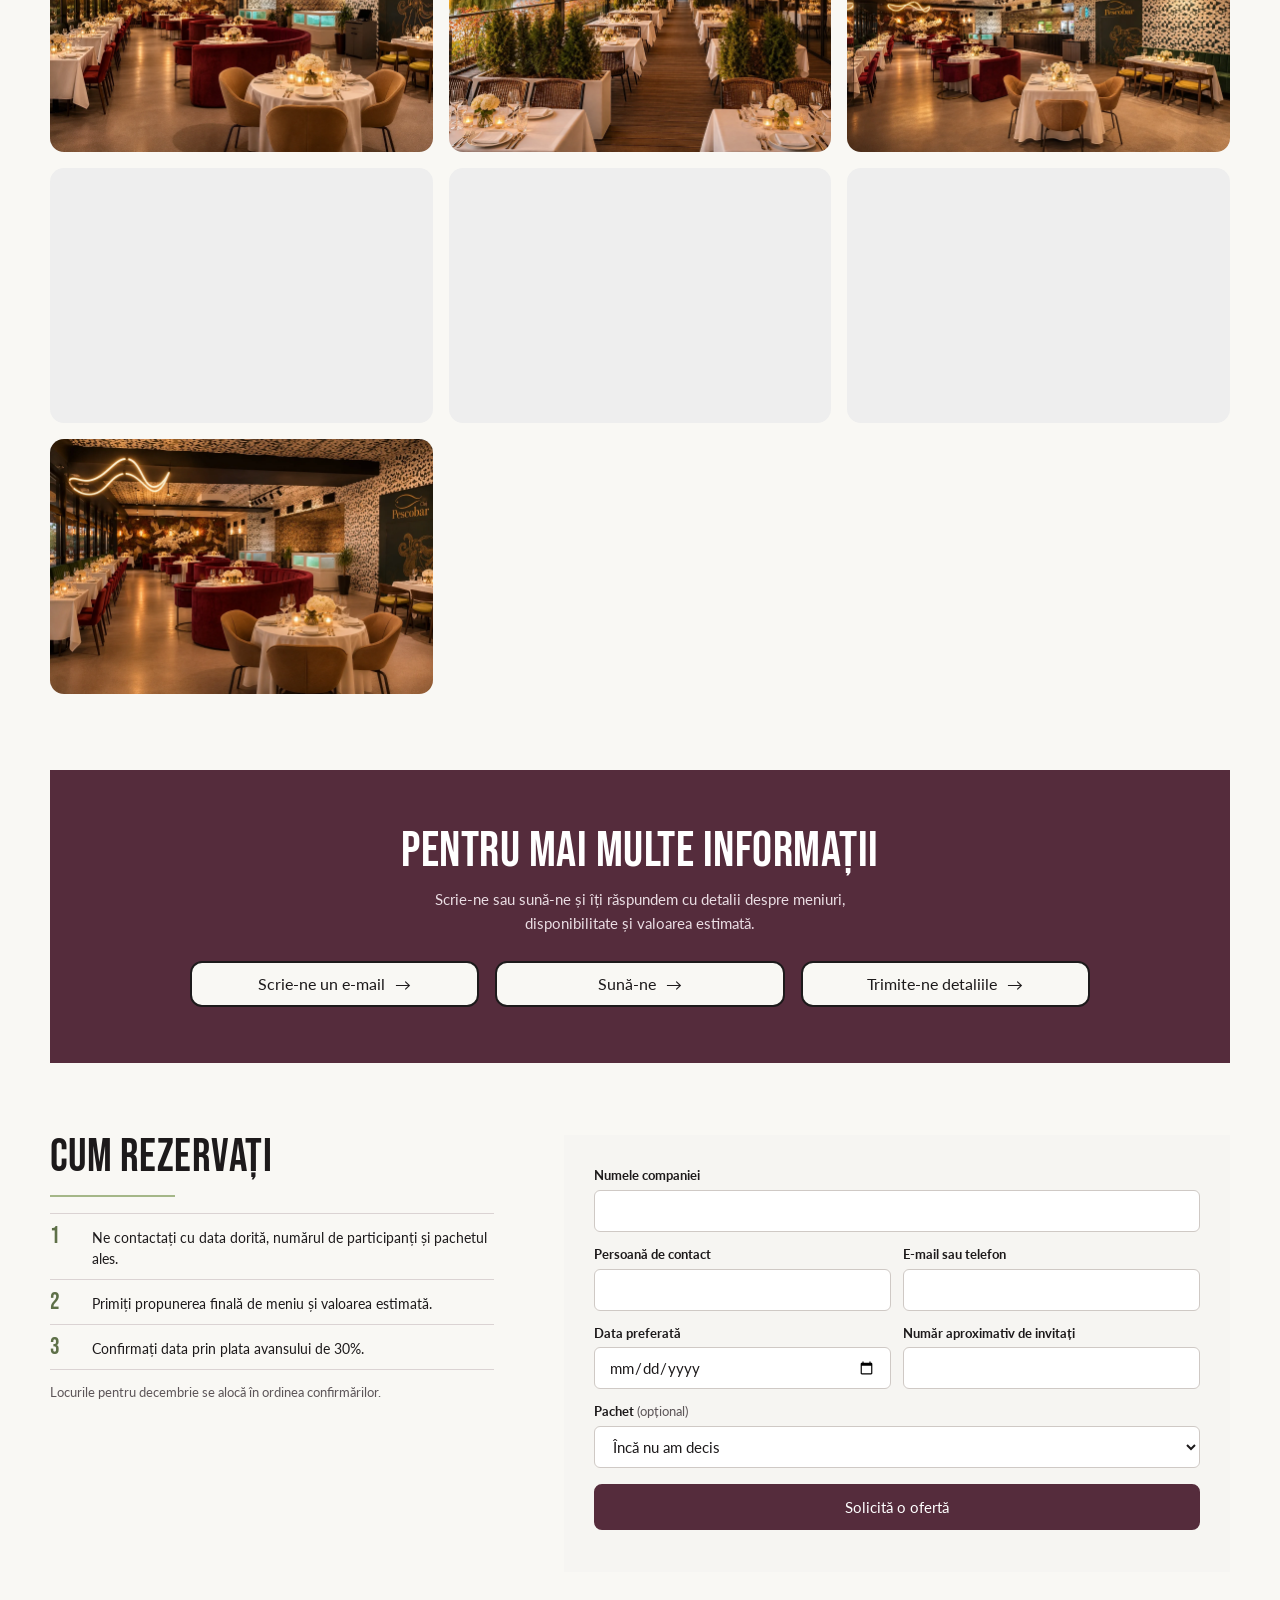
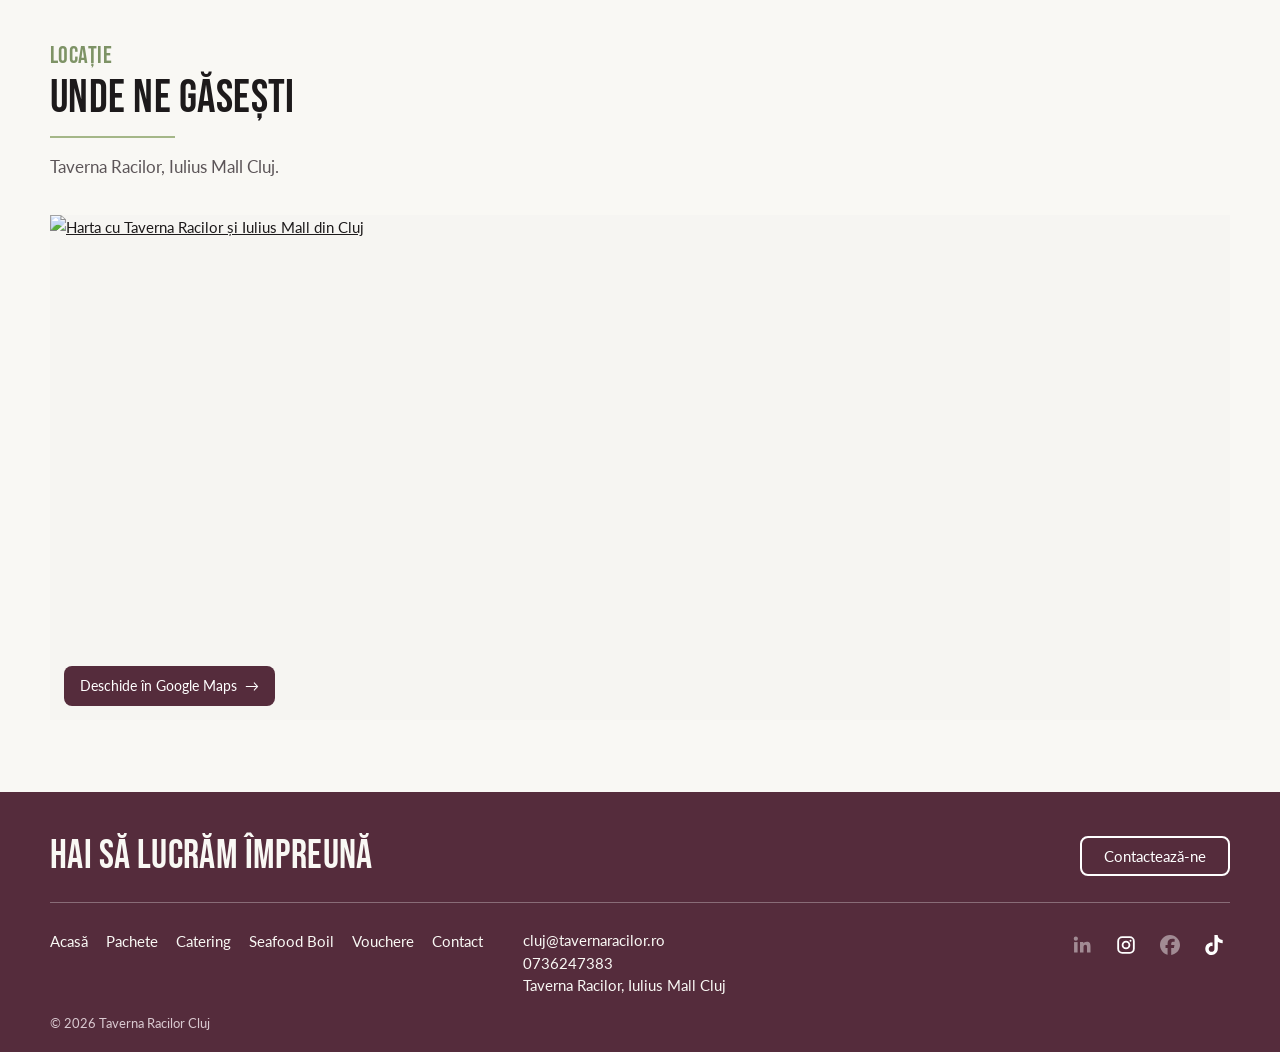
==== commit 2e13e9e5: "Adaugă galerie foto pentru evenimente" ====
--- a/index.html
+++ b/index.html
@@ -88,7 +88,7 @@
         </div>
       </article>
       <article class="ev rv">
-        <figure><img src="assets/event-corporate.jpg" alt="Sală cu mese rotunde și aranjamente florale, pregătită pentru un eveniment de firmă" loading="lazy" decoding="async" onerror="this.remove()"></figure>
+        <figure><img src="assets/gallery-sala-1.webp" alt="Sală elegantă pregătită pentru evenimente corporate la Taverna Racilor Cluj" loading="lazy" decoding="async" onerror="this.remove()"></figure>
         <div class="cbody">
           <h3>Corporate</h3><span class="rule" style="margin:14px 0 16px"></span>
           <p>Business meetings și team building, alături de conferințe, seminarii și lansări de produse pentru echipe și parteneri.</p>
@@ -280,6 +280,18 @@
       <p>Fie că e o cină de Crăciun, un team building sau o seară de echipă, ne ocupăm ca fiecare moment să conteze.</p>
       <a class="btn btn-line" href="#pachete">Află mai multe <svg viewBox="0 0 20 20" fill="none" stroke="currentColor" stroke-width="1.8" stroke-linecap="round" stroke-linejoin="round" aria-hidden="true"><path d="M3 10h13M11 5l5 5-5 5"/></svg></a>
     </div>
+    <div class="event-gallery rv" aria-label="Galerie foto cu spațiile pentru evenimente">
+      <div class="event-gallery-track" tabindex="0" aria-label="Galerie foto. Glisați pentru a vedea fotografiile următoare.">
+        <figure><img src="assets/gallery-sala-1.webp" alt="Salonul restaurantului pregătit pentru o cină festivă" loading="lazy" decoding="async"></figure>
+        <figure><img src="assets/gallery-terasa-1.webp" alt="Terasa restaurantului pregătită pentru evenimente" loading="lazy" decoding="async"></figure>
+        <figure><img src="assets/gallery-sala-2.webp" alt="Salon cu mese festive și decor floral" loading="lazy" decoding="async"></figure>
+        <figure><img src="assets/gallery-sala-3.webp" alt="Interiorul restaurantului amenajat pentru o seară festivă" loading="lazy" decoding="async"></figure>
+        <figure><img src="assets/gallery-sala-4.webp" alt="Mese pregătite pentru o cină de grup" loading="lazy" decoding="async"></figure>
+        <figure><img src="assets/gallery-terasa-2.webp" alt="Terasă luminoasă cu mese pregătite pentru oaspeți" loading="lazy" decoding="async"></figure>
+        <figure><img src="assets/gallery-sala-5.webp" alt="Salonul restaurantului cu mese rotunde și lumină caldă" loading="lazy" decoding="async"></figure>
+      </div>
+      <p class="gallery-hint">Glisați pentru a vedea mai multe fotografii <span aria-hidden="true">→</span></p>
+    </div>
     <div class="ready rv">
       <h2>Pentru mai multe informații</h2>
       <p>Scrie-ne sau sună-ne și îți răspundem cu detalii despre meniuri, disponibilitate și valoarea estimată.</p>
--- a/assets/style.css
+++ b/assets/style.css
@@ -106,6 +106,20 @@
 .evintro h2{font-size:clamp(42px,7vw,72px)}
 .evintro p{font-size:clamp(17px,1.7vw,19px);line-height:1.6;margin-top:16px;text-align:justify;hyphens:auto}
 .evintro .btn{margin-top:28px}
+.event-gallery{margin:clamp(34px,5vw,56px) 0 clamp(44px,7vw,76px)}
+.event-gallery-track{display:grid;grid-template-columns:repeat(3,minmax(0,1fr));gap:16px}
+.event-gallery-track figure{margin:0;aspect-ratio:3/2;overflow:hidden;background:#eee;border-radius:14px}
+.event-gallery-track img{width:100%;height:100%;object-fit:cover;transition:transform .5s}
+.event-gallery-track figure:hover img{transform:scale(1.035)}
+.gallery-hint{display:none}
+@media(max-width:760px){
+  .event-gallery{margin:28px -20px 44px}
+  .event-gallery-track{display:flex;gap:12px;overflow-x:auto;overscroll-behavior-x:contain;scroll-snap-type:x mandatory;scrollbar-width:none;padding:0 20px 8px;-webkit-overflow-scrolling:touch}
+  .event-gallery-track::-webkit-scrollbar{display:none}
+  .event-gallery-track figure{flex:0 0 84%;aspect-ratio:4/3;border-radius:12px;scroll-snap-align:center}
+  .gallery-hint{display:flex;justify-content:flex-end;gap:8px;margin:8px 20px 0;font-size:13px;color:var(--muted)}
+  .gallery-hint span{color:var(--sage-d)}
+}
 .evgrid{display:grid;gap:26px;margin-top:clamp(40px,6vw,64px)}
 @media(min-width:900px){.evgrid{grid-template-columns:repeat(3,1fr);gap:24px}}
 .ev{display:flex;flex-direction:column;background:var(--card)}
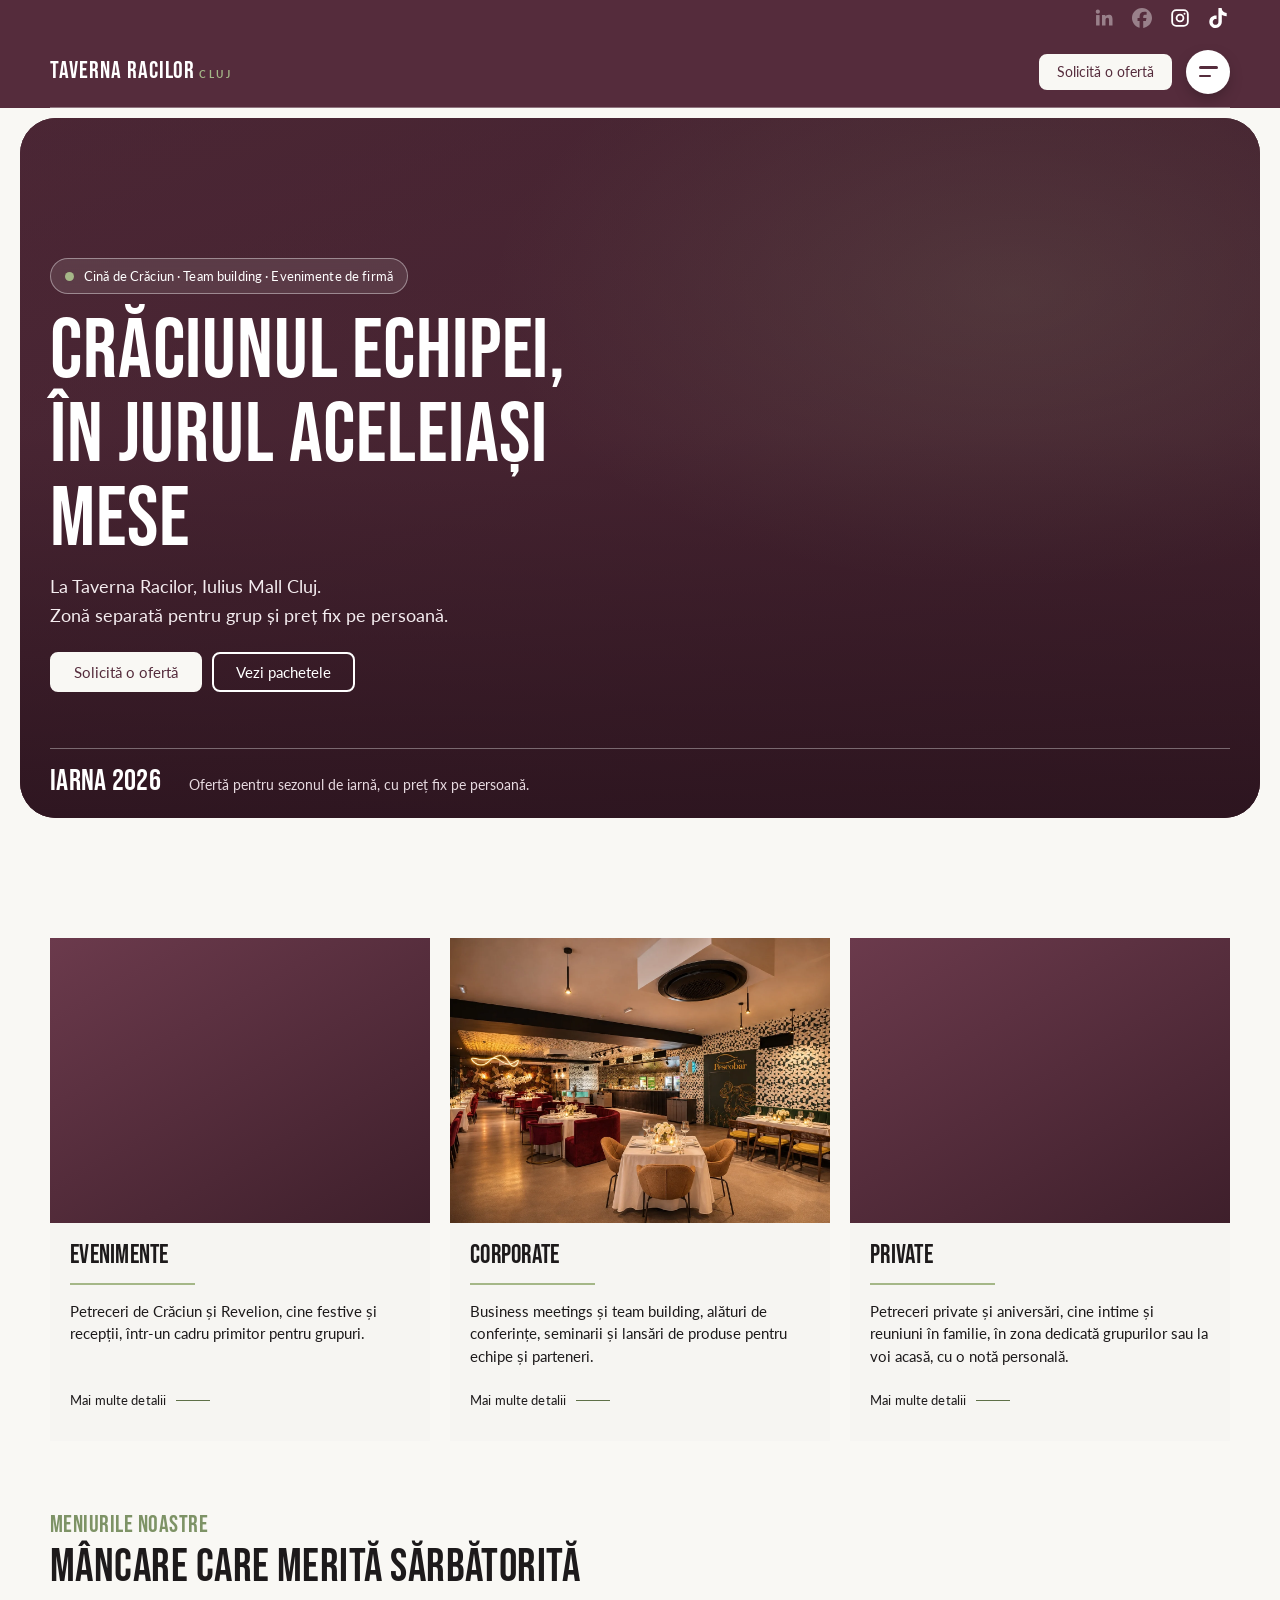
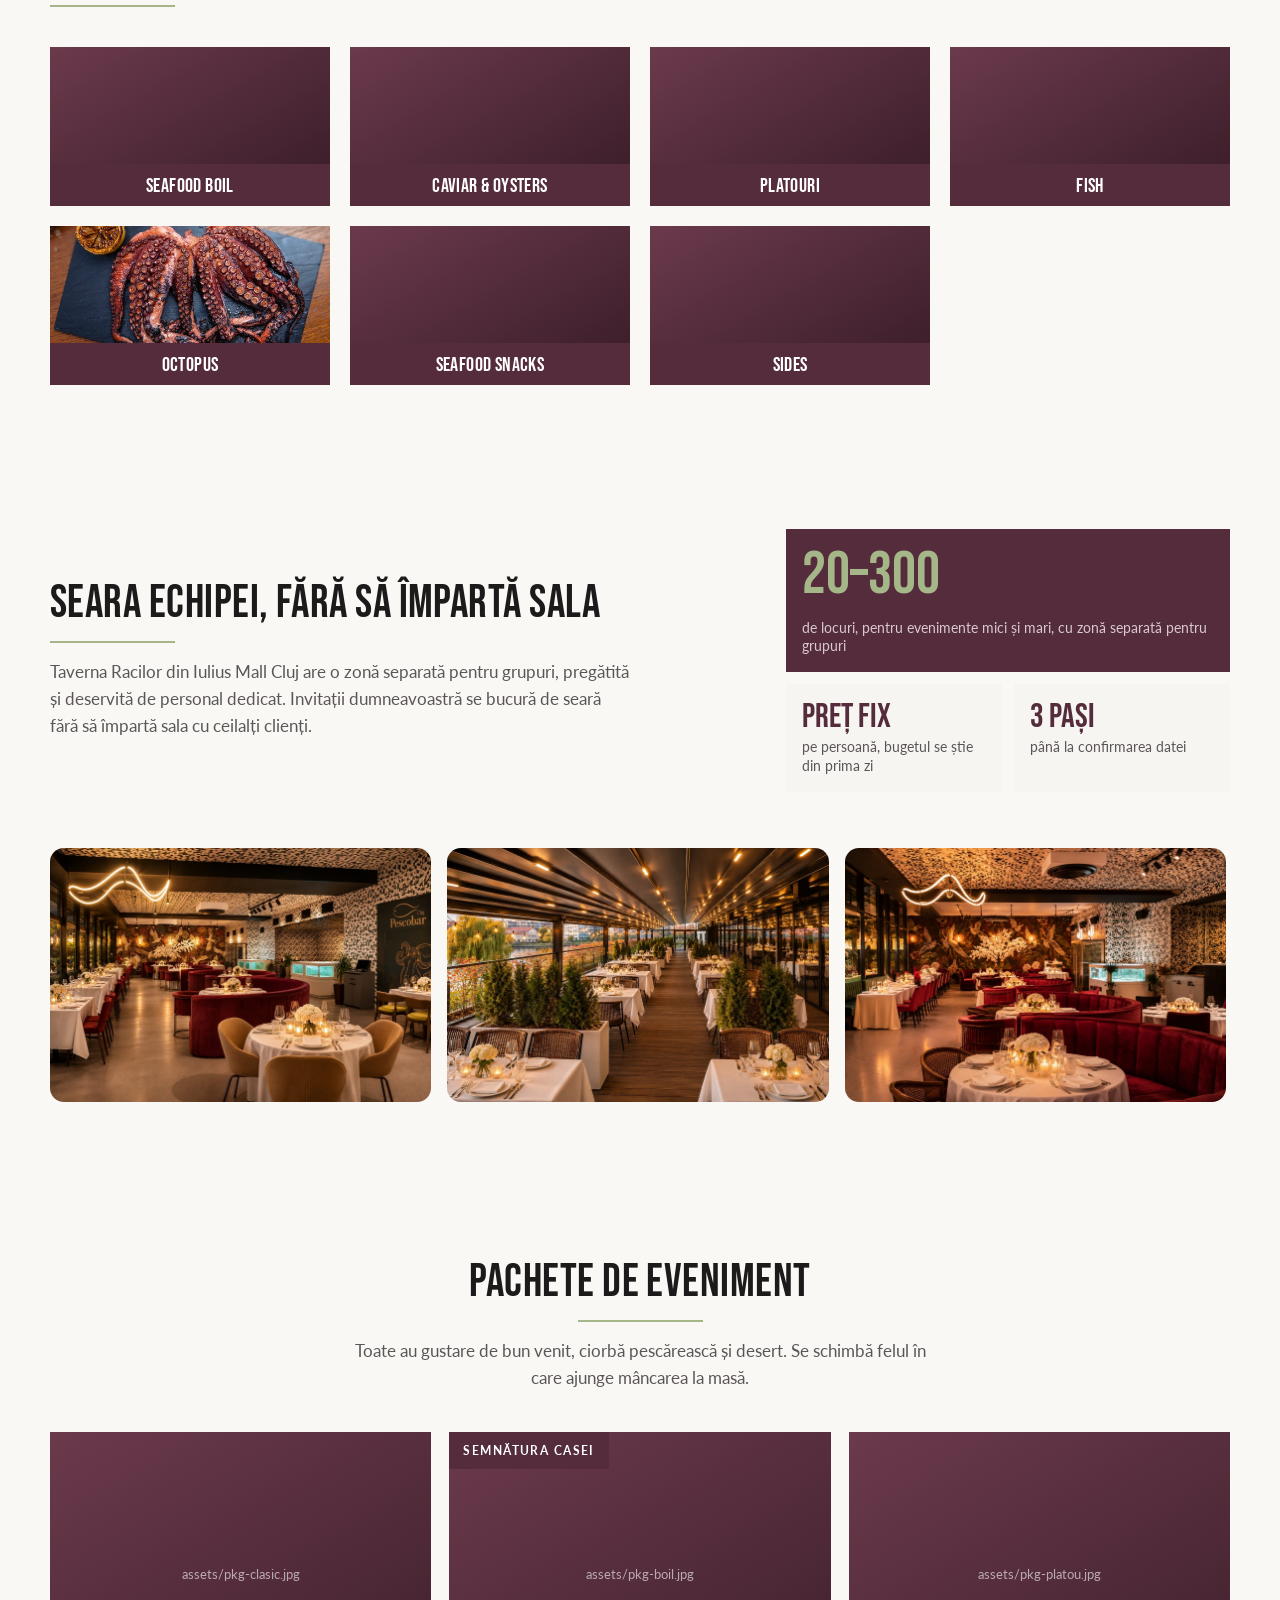
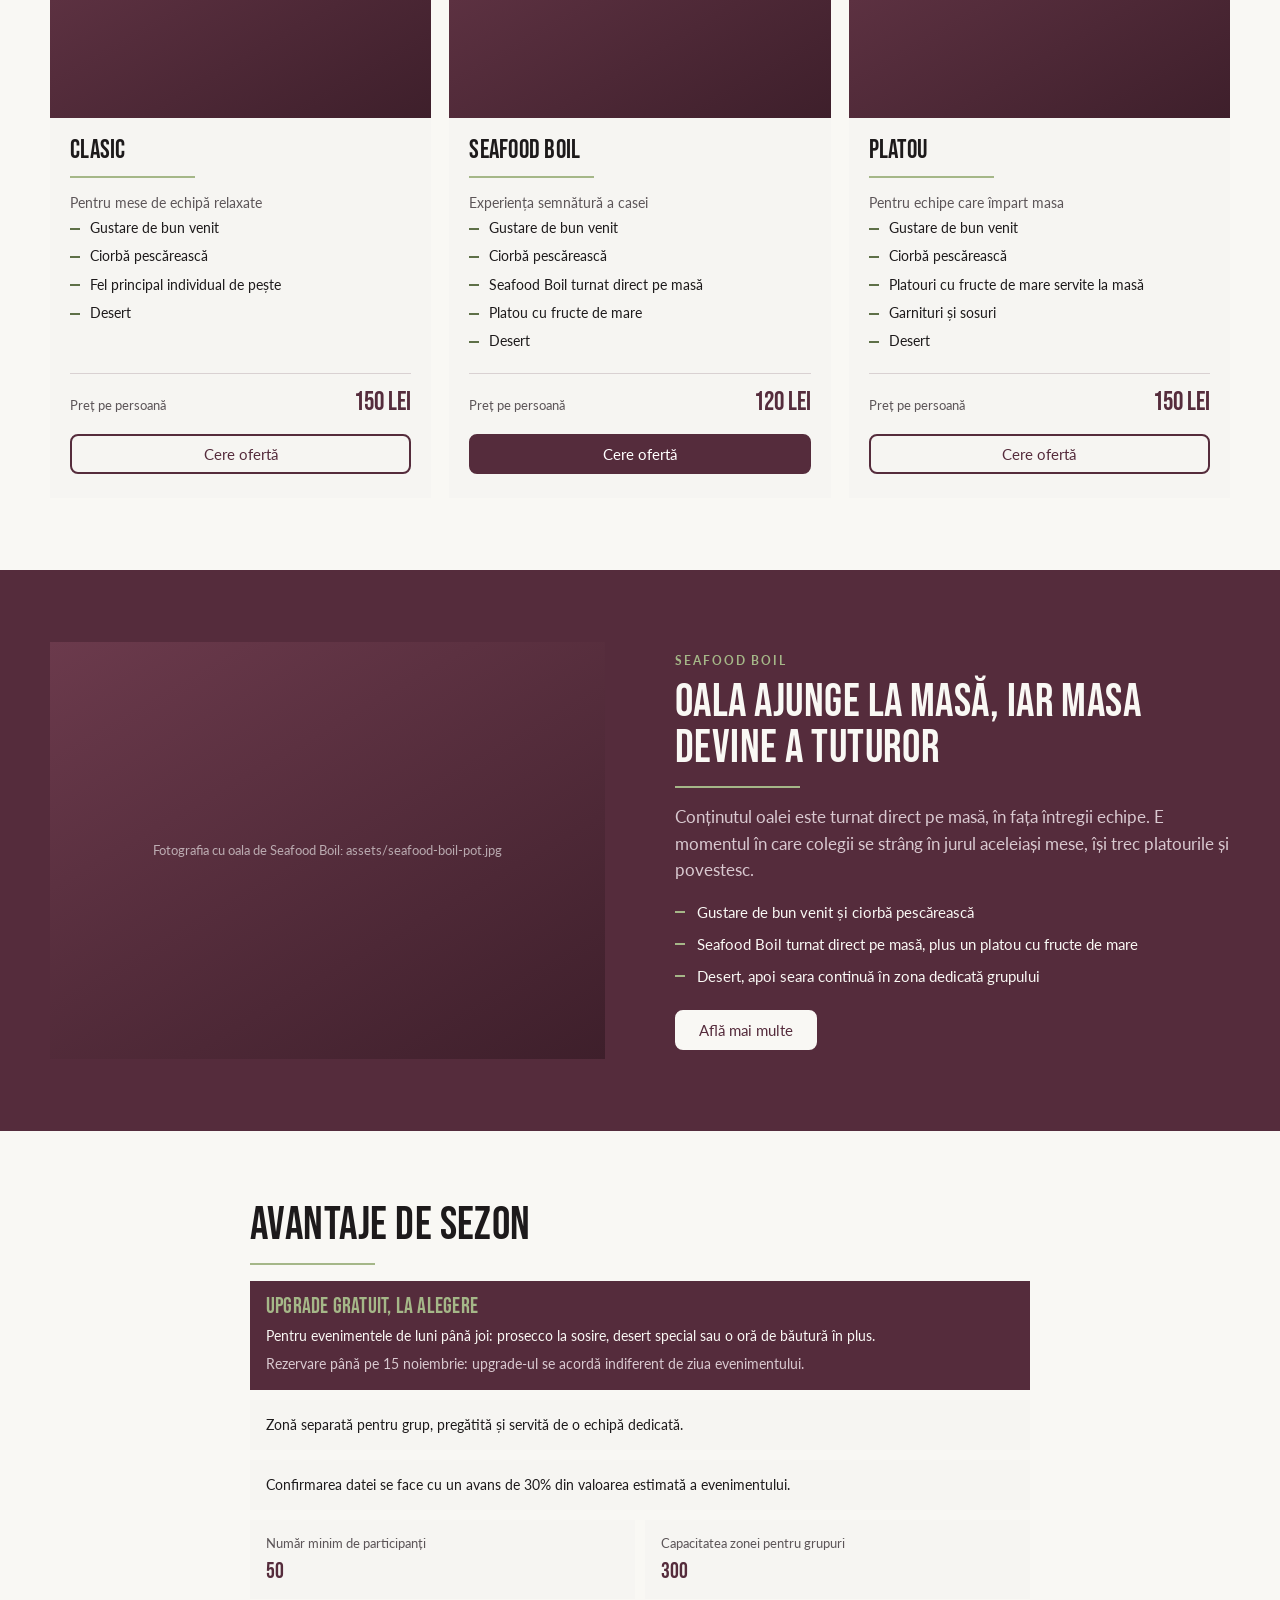
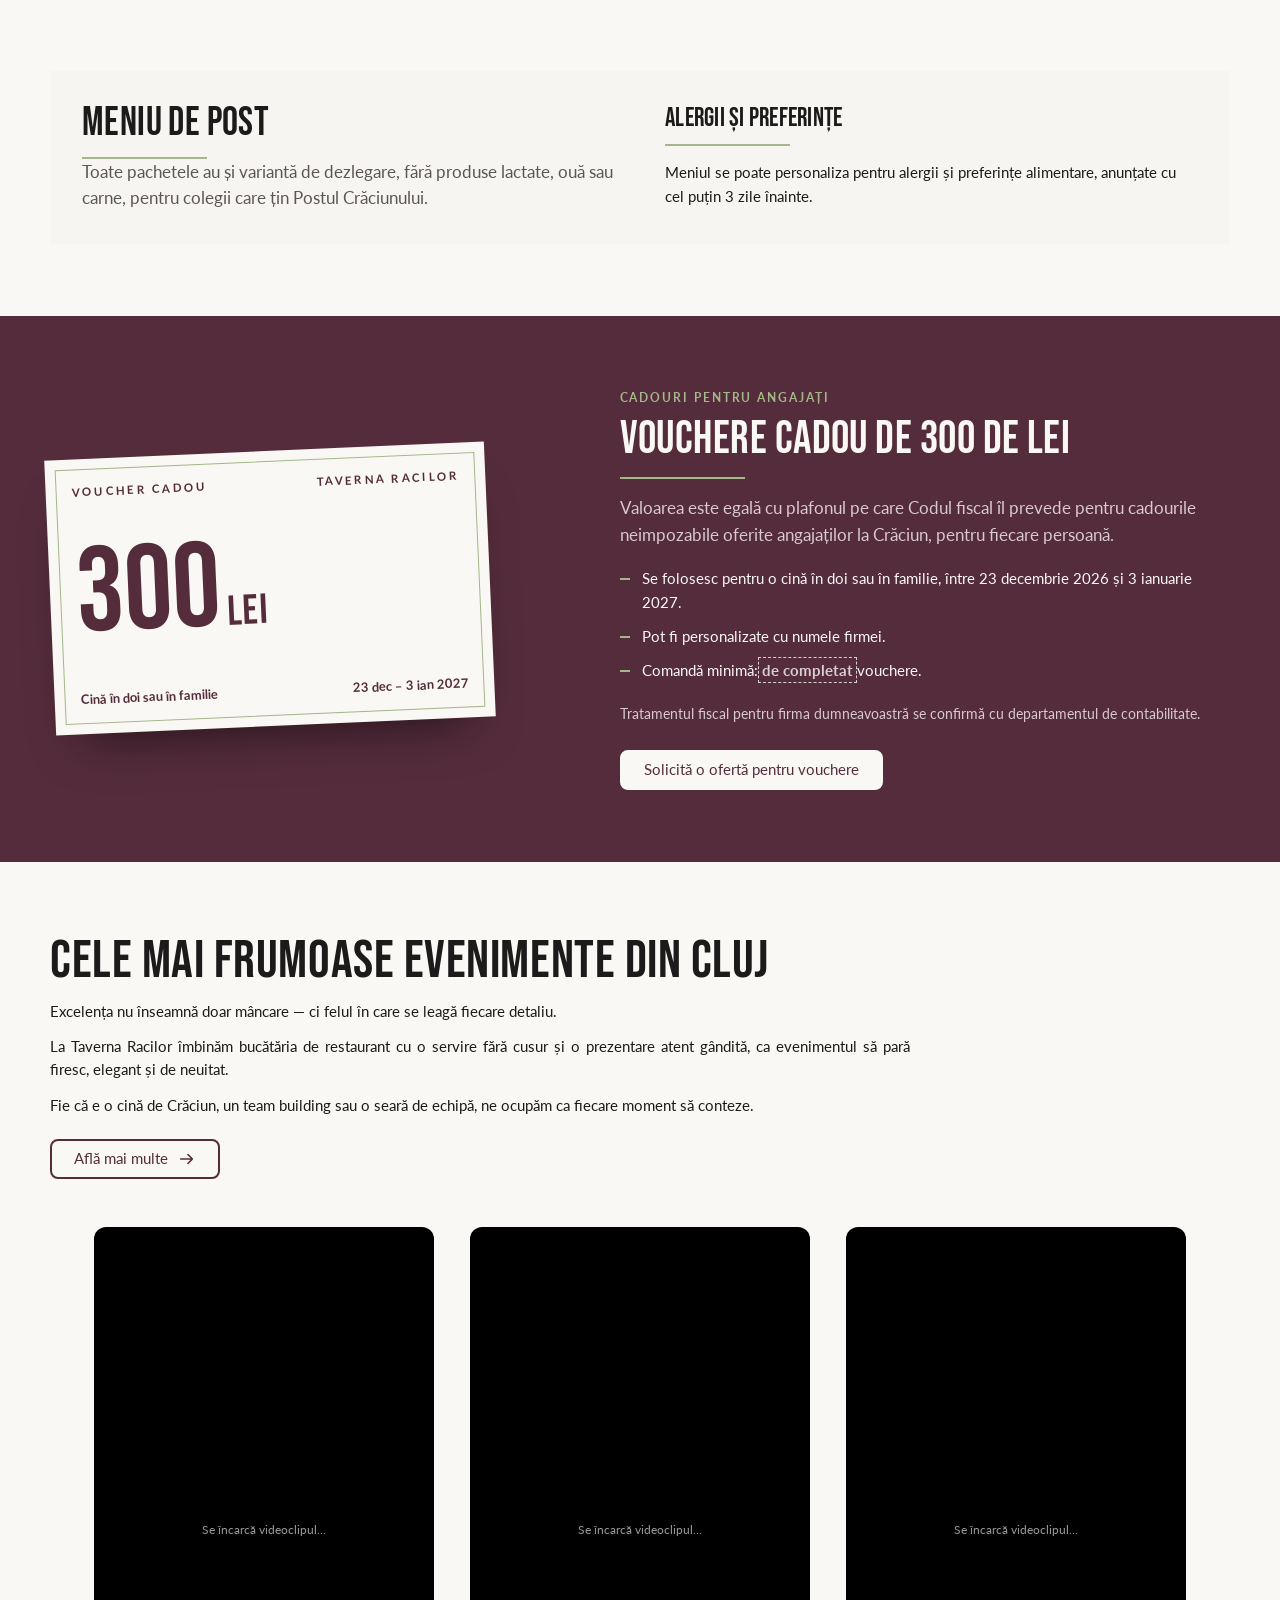
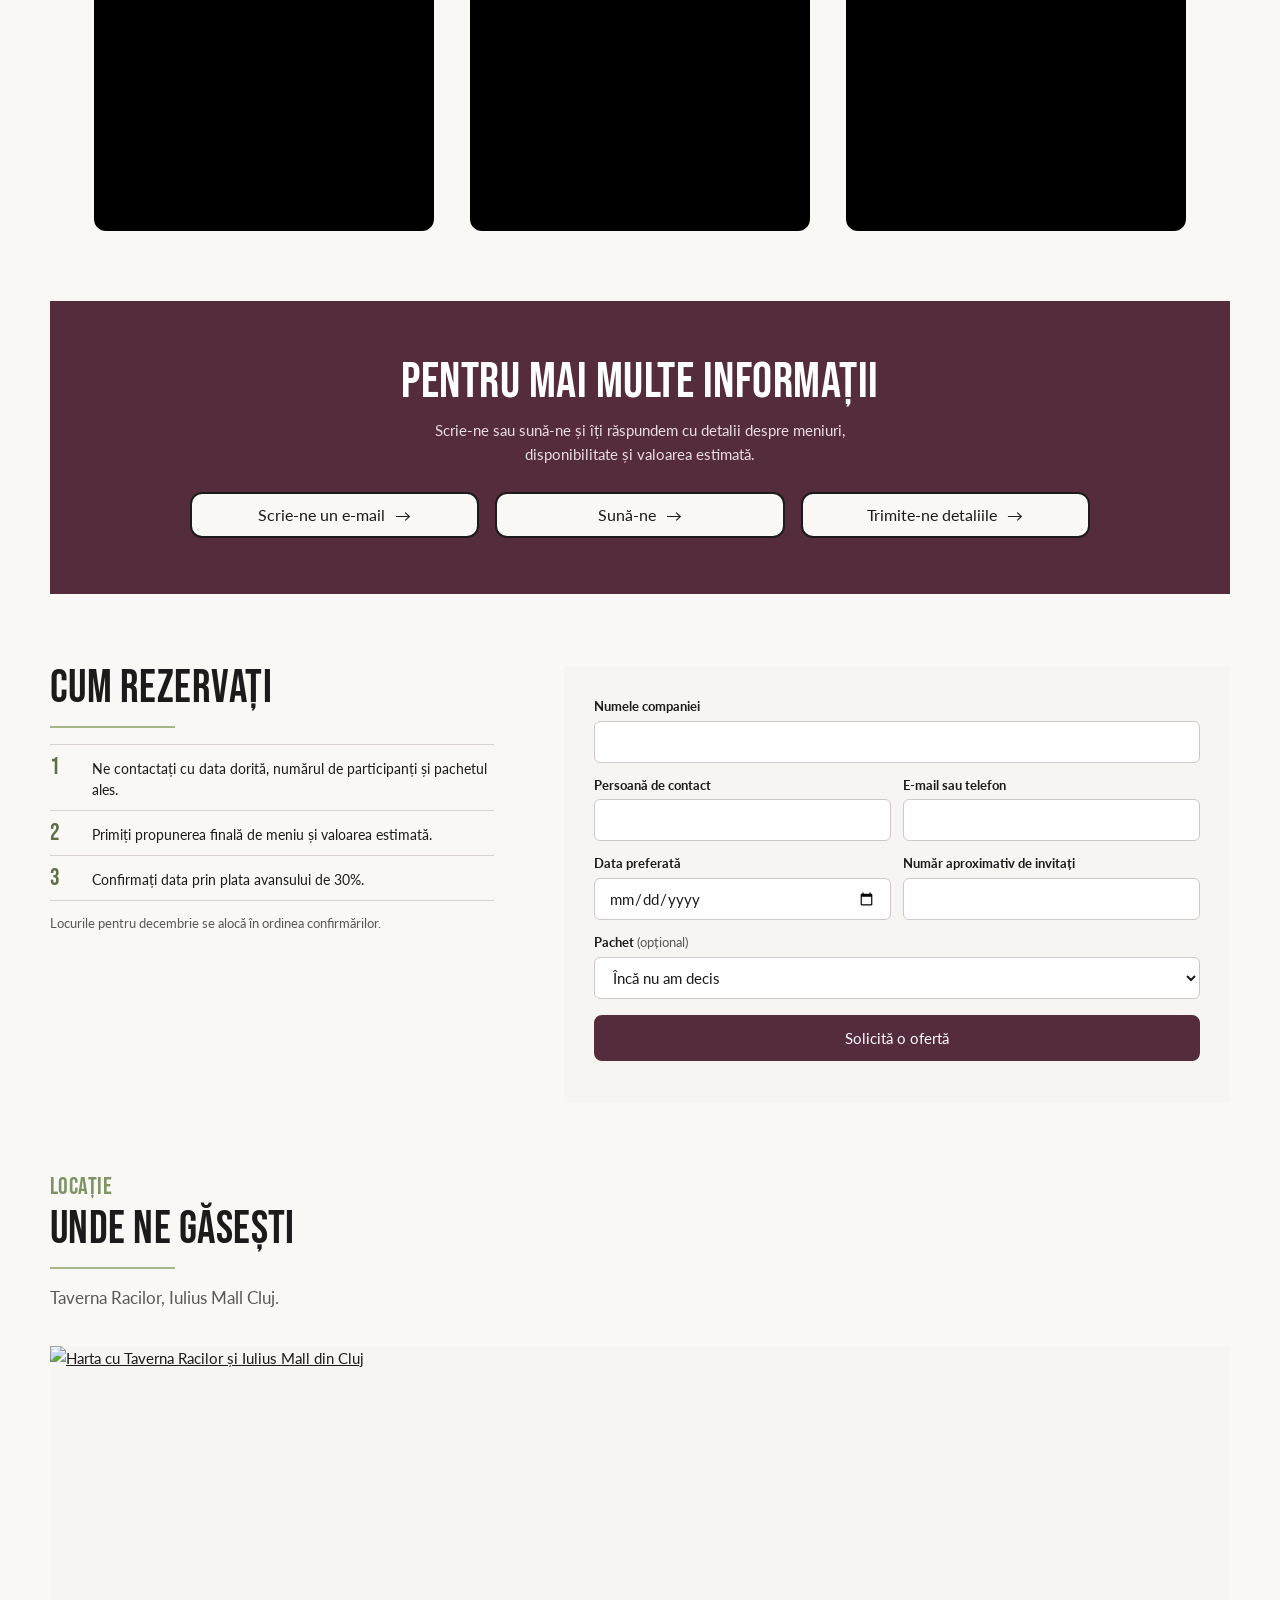
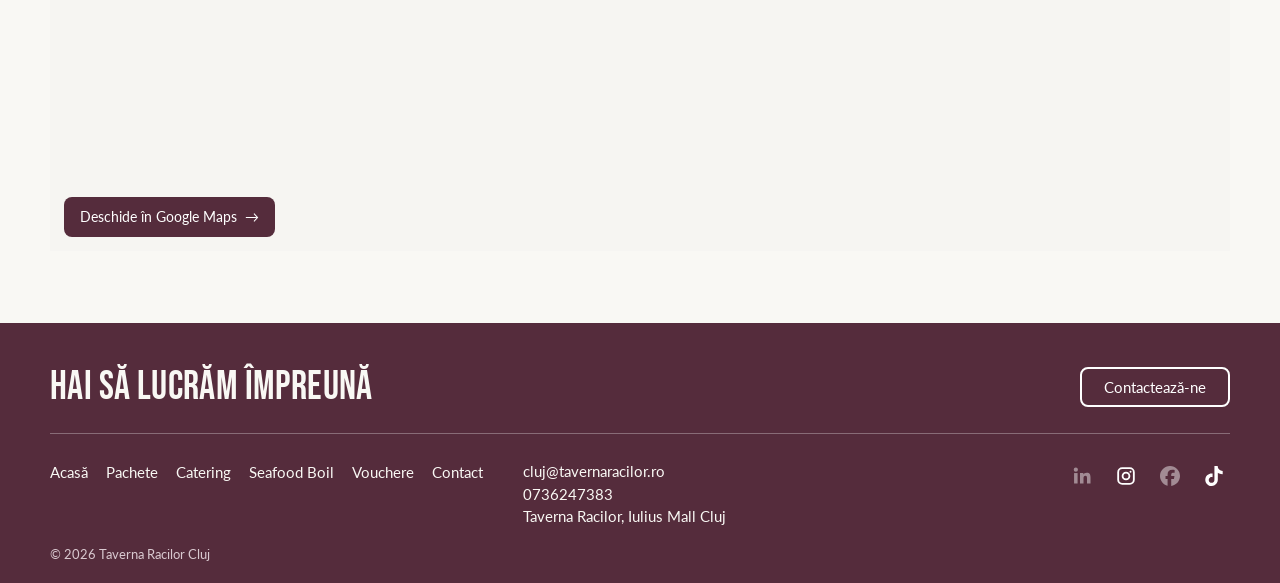
==== commit 98d61ff7: "Mută galeria foto și videoclipurile" ====
--- a/index.html
+++ b/index.html
@@ -88,7 +88,7 @@
         </div>
       </article>
       <article class="ev rv">
-        <figure><img src="assets/gallery-sala-1.webp" alt="Sală elegantă pregătită pentru evenimente corporate la Taverna Racilor Cluj" loading="lazy" decoding="async" onerror="this.remove()"></figure>
+        <figure><img src="assets/gallery-sala-2.webp" alt="Sală elegantă pregătită pentru evenimente corporate la Taverna Racilor Cluj" loading="lazy" decoding="async" onerror="this.remove()"></figure>
         <div class="cbody">
           <h3>Corporate</h3><span class="rule" style="margin:14px 0 16px"></span>
           <p>Business meetings și team building, alături de conferințe, seminarii și lansări de produse pentru echipe și parteneri.</p>
@@ -139,13 +139,16 @@
         <div class="fact"><strong>3 pași</strong><span>până la confirmarea datei</span></div>
       </div>
     </div>
-    <div class="vrow">
-      <div class="vcell rv"><span class="note">Se încarcă videoclipul…</span>
-        <video muted loop playsinline preload="none" aria-label="Videoclip cu Seafood Boil, Taverna Racilor" data-lazy><source src="assets/video-2.mp4" type="video/mp4"></video></div>
-      <div class="vcell rv"><span class="note">Se încarcă videoclipul…</span>
-        <video muted loop playsinline preload="none" aria-label="Videoclipul din prima secțiune, Taverna Racilor" data-lazy><source src="assets/video-1.mp4" type="video/mp4"></video></div>
-      <div class="vcell rv"><span class="note">Se încarcă videoclipul…</span>
-        <video muted loop playsinline preload="none" aria-label="Videoclip cu prezentarea Seafood Boil, Taverna Racilor" data-lazy><source src="assets/video-3.mp4" type="video/mp4"></video></div>
+    <div class="event-gallery rv" aria-label="Galerie foto cu restaurantul și evenimentele">
+      <div class="event-gallery-track" tabindex="0" aria-label="Galerie foto. Glisați sau derulați pentru a vedea fotografiile următoare.">
+        <figure><img src="assets/gallery-sala-1.webp" alt="Salonul restaurantului pregătit pentru o cină festivă" loading="lazy" decoding="async"></figure>
+        <figure><img src="assets/gallery-terasa-1.webp" alt="Terasa restaurantului pregătită pentru evenimente" loading="lazy" decoding="async"></figure>
+        <figure><img src="assets/gallery-sala-4.webp" alt="Mese pregătite pentru o cină de grup" loading="lazy" decoding="async"></figure>
+        <figure><img src="assets/gallery-lac-1.webp" alt="Lacul și împrejurimile restaurantului la apus" loading="lazy" decoding="async"></figure>
+        <figure><img src="assets/gallery-lac-2.webp" alt="Priveliștea lacului la apus, lângă restaurant" loading="lazy" decoding="async"></figure>
+        <figure><img src="assets/gallery-sushi.webp" alt="Platouri cu sushi pregătite pentru un eveniment" loading="lazy" decoding="async"></figure>
+      </div>
+      <p class="gallery-hint">Glisați sau derulați pentru mai multe fotografii <span aria-hidden="true">→</span></p>
     </div>
   </div>
 </section>
@@ -280,17 +283,13 @@
       <p>Fie că e o cină de Crăciun, un team building sau o seară de echipă, ne ocupăm ca fiecare moment să conteze.</p>
       <a class="btn btn-line" href="#pachete">Află mai multe <svg viewBox="0 0 20 20" fill="none" stroke="currentColor" stroke-width="1.8" stroke-linecap="round" stroke-linejoin="round" aria-hidden="true"><path d="M3 10h13M11 5l5 5-5 5"/></svg></a>
     </div>
-    <div class="event-gallery rv" aria-label="Galerie foto cu spațiile pentru evenimente">
-      <div class="event-gallery-track" tabindex="0" aria-label="Galerie foto. Glisați pentru a vedea fotografiile următoare.">
-        <figure><img src="assets/gallery-sala-1.webp" alt="Salonul restaurantului pregătit pentru o cină festivă" loading="lazy" decoding="async"></figure>
-        <figure><img src="assets/gallery-terasa-1.webp" alt="Terasa restaurantului pregătită pentru evenimente" loading="lazy" decoding="async"></figure>
-        <figure><img src="assets/gallery-sala-2.webp" alt="Salon cu mese festive și decor floral" loading="lazy" decoding="async"></figure>
-        <figure><img src="assets/gallery-sala-3.webp" alt="Interiorul restaurantului amenajat pentru o seară festivă" loading="lazy" decoding="async"></figure>
-        <figure><img src="assets/gallery-sala-4.webp" alt="Mese pregătite pentru o cină de grup" loading="lazy" decoding="async"></figure>
-        <figure><img src="assets/gallery-terasa-2.webp" alt="Terasă luminoasă cu mese pregătite pentru oaspeți" loading="lazy" decoding="async"></figure>
-        <figure><img src="assets/gallery-sala-5.webp" alt="Salonul restaurantului cu mese rotunde și lumină caldă" loading="lazy" decoding="async"></figure>
-      </div>
-      <p class="gallery-hint">Glisați pentru a vedea mai multe fotografii <span aria-hidden="true">→</span></p>
+    <div class="vrow">
+      <div class="vcell rv"><span class="note">Se încarcă videoclipul…</span>
+        <video muted loop playsinline preload="none" aria-label="Videoclip cu Seafood Boil, Taverna Racilor" data-lazy><source src="assets/video-2.mp4" type="video/mp4"></video></div>
+      <div class="vcell rv"><span class="note">Se încarcă videoclipul…</span>
+        <video muted loop playsinline preload="none" aria-label="Videoclipul din prima secțiune, Taverna Racilor" data-lazy><source src="assets/video-1.mp4" type="video/mp4"></video></div>
+      <div class="vcell rv"><span class="note">Se încarcă videoclipul…</span>
+        <video muted loop playsinline preload="none" aria-label="Videoclip cu prezentarea Seafood Boil, Taverna Racilor" data-lazy><source src="assets/video-3.mp4" type="video/mp4"></video></div>
     </div>
     <div class="ready rv">
       <h2>Pentru mai multe informații</h2>
--- a/assets/style.css
+++ b/assets/style.css
@@ -107,14 +107,14 @@
 .evintro p{font-size:clamp(17px,1.7vw,19px);line-height:1.6;margin-top:16px;text-align:justify;hyphens:auto}
 .evintro .btn{margin-top:28px}
 .event-gallery{margin:clamp(34px,5vw,56px) 0 clamp(44px,7vw,76px)}
-.event-gallery-track{display:grid;grid-template-columns:repeat(3,minmax(0,1fr));gap:16px}
-.event-gallery-track figure{margin:0;aspect-ratio:3/2;overflow:hidden;background:#eee;border-radius:14px}
+.event-gallery-track{display:flex;gap:16px;overflow-x:auto;overflow-y:hidden;overscroll-behavior-x:contain;scroll-snap-type:x mandatory;scrollbar-width:thin;scrollbar-color:var(--sage) rgba(85,44,60,.1);padding:0 2px 10px;-webkit-overflow-scrolling:touch}
+.event-gallery-track figure{flex:0 0 calc((100% - 32px)/3);margin:0;aspect-ratio:3/2;overflow:hidden;background:#eee;border-radius:14px;scroll-snap-align:start}
 .event-gallery-track img{width:100%;height:100%;object-fit:cover;transition:transform .5s}
 .event-gallery-track figure:hover img{transform:scale(1.035)}
 .gallery-hint{display:none}
 @media(max-width:760px){
   .event-gallery{margin:28px -20px 44px}
-  .event-gallery-track{display:flex;gap:12px;overflow-x:auto;overscroll-behavior-x:contain;scroll-snap-type:x mandatory;scrollbar-width:none;padding:0 20px 8px;-webkit-overflow-scrolling:touch}
+  .event-gallery-track{gap:12px;scrollbar-width:none;padding:0 20px 8px}
   .event-gallery-track::-webkit-scrollbar{display:none}
   .event-gallery-track figure{flex:0 0 84%;aspect-ratio:4/3;border-radius:12px;scroll-snap-align:center}
   .gallery-hint{display:flex;justify-content:flex-end;gap:8px;margin:8px 20px 0;font-size:13px;color:var(--muted)}
